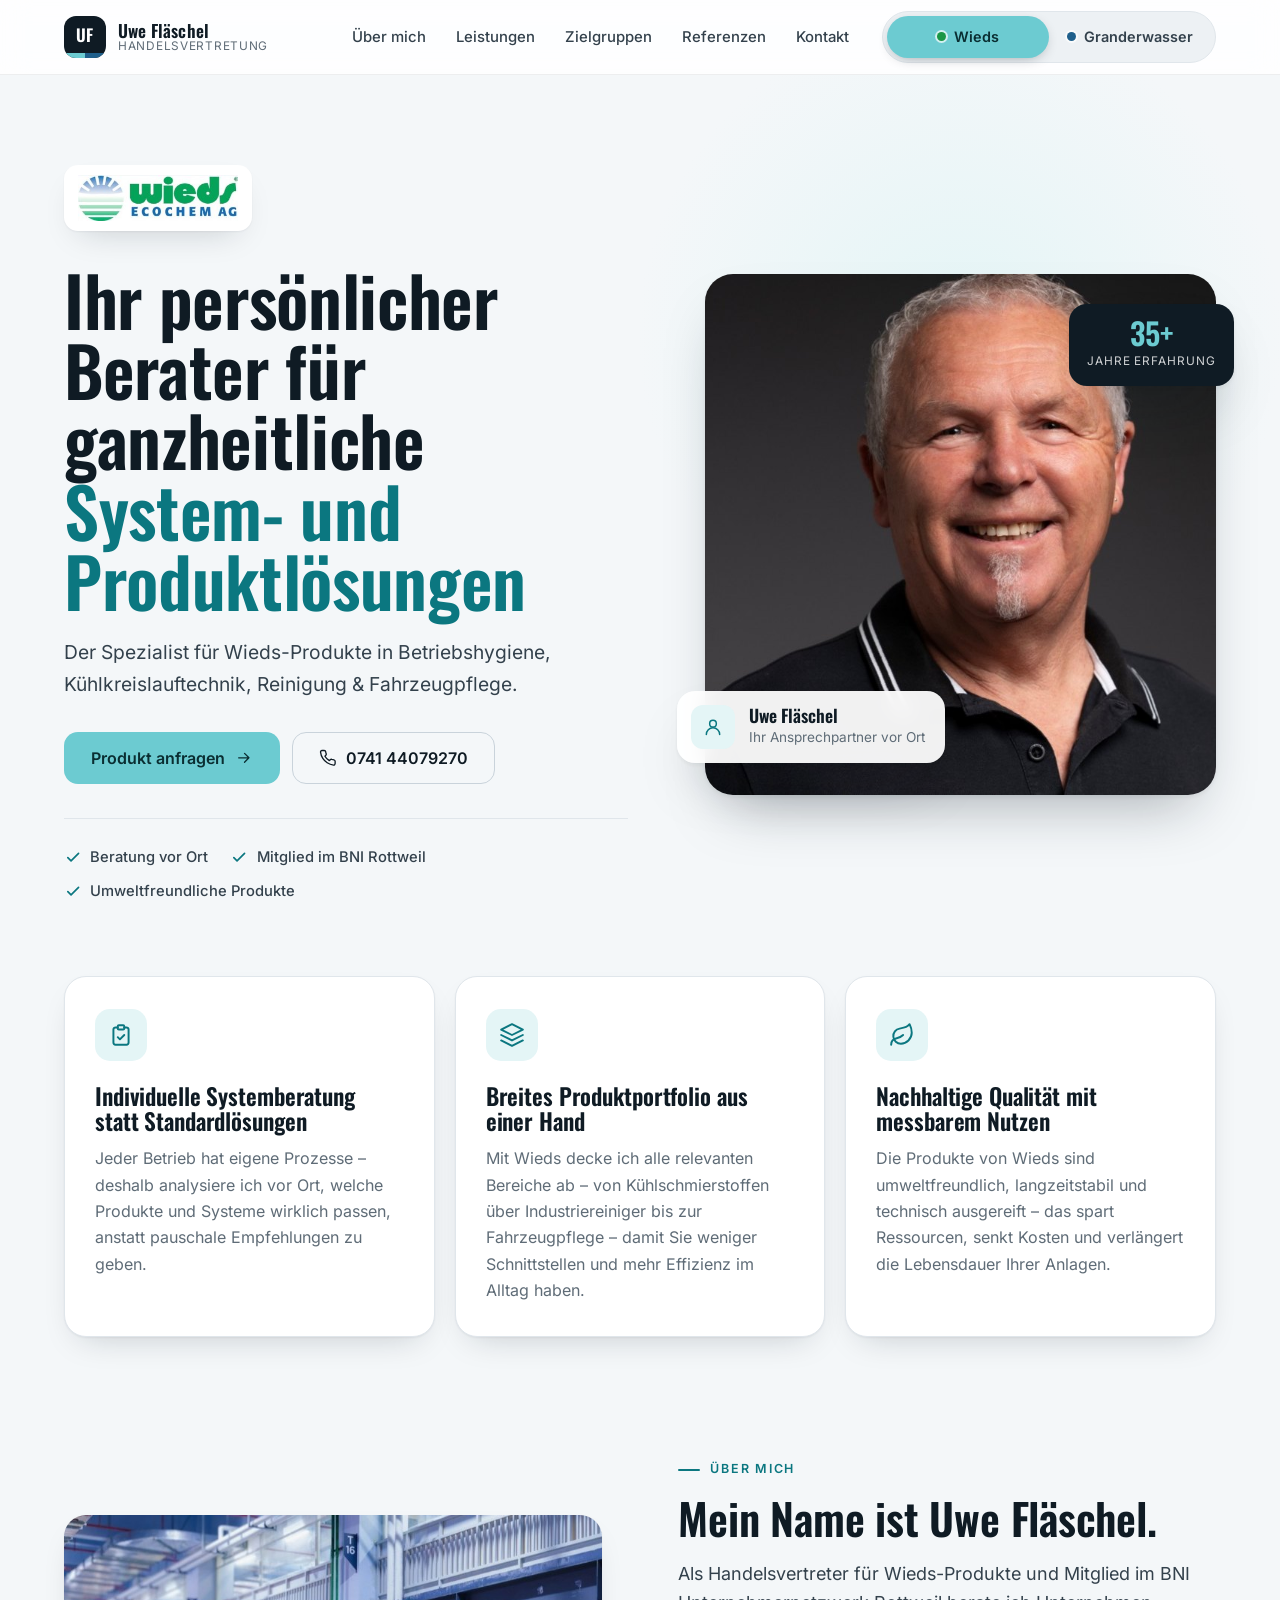
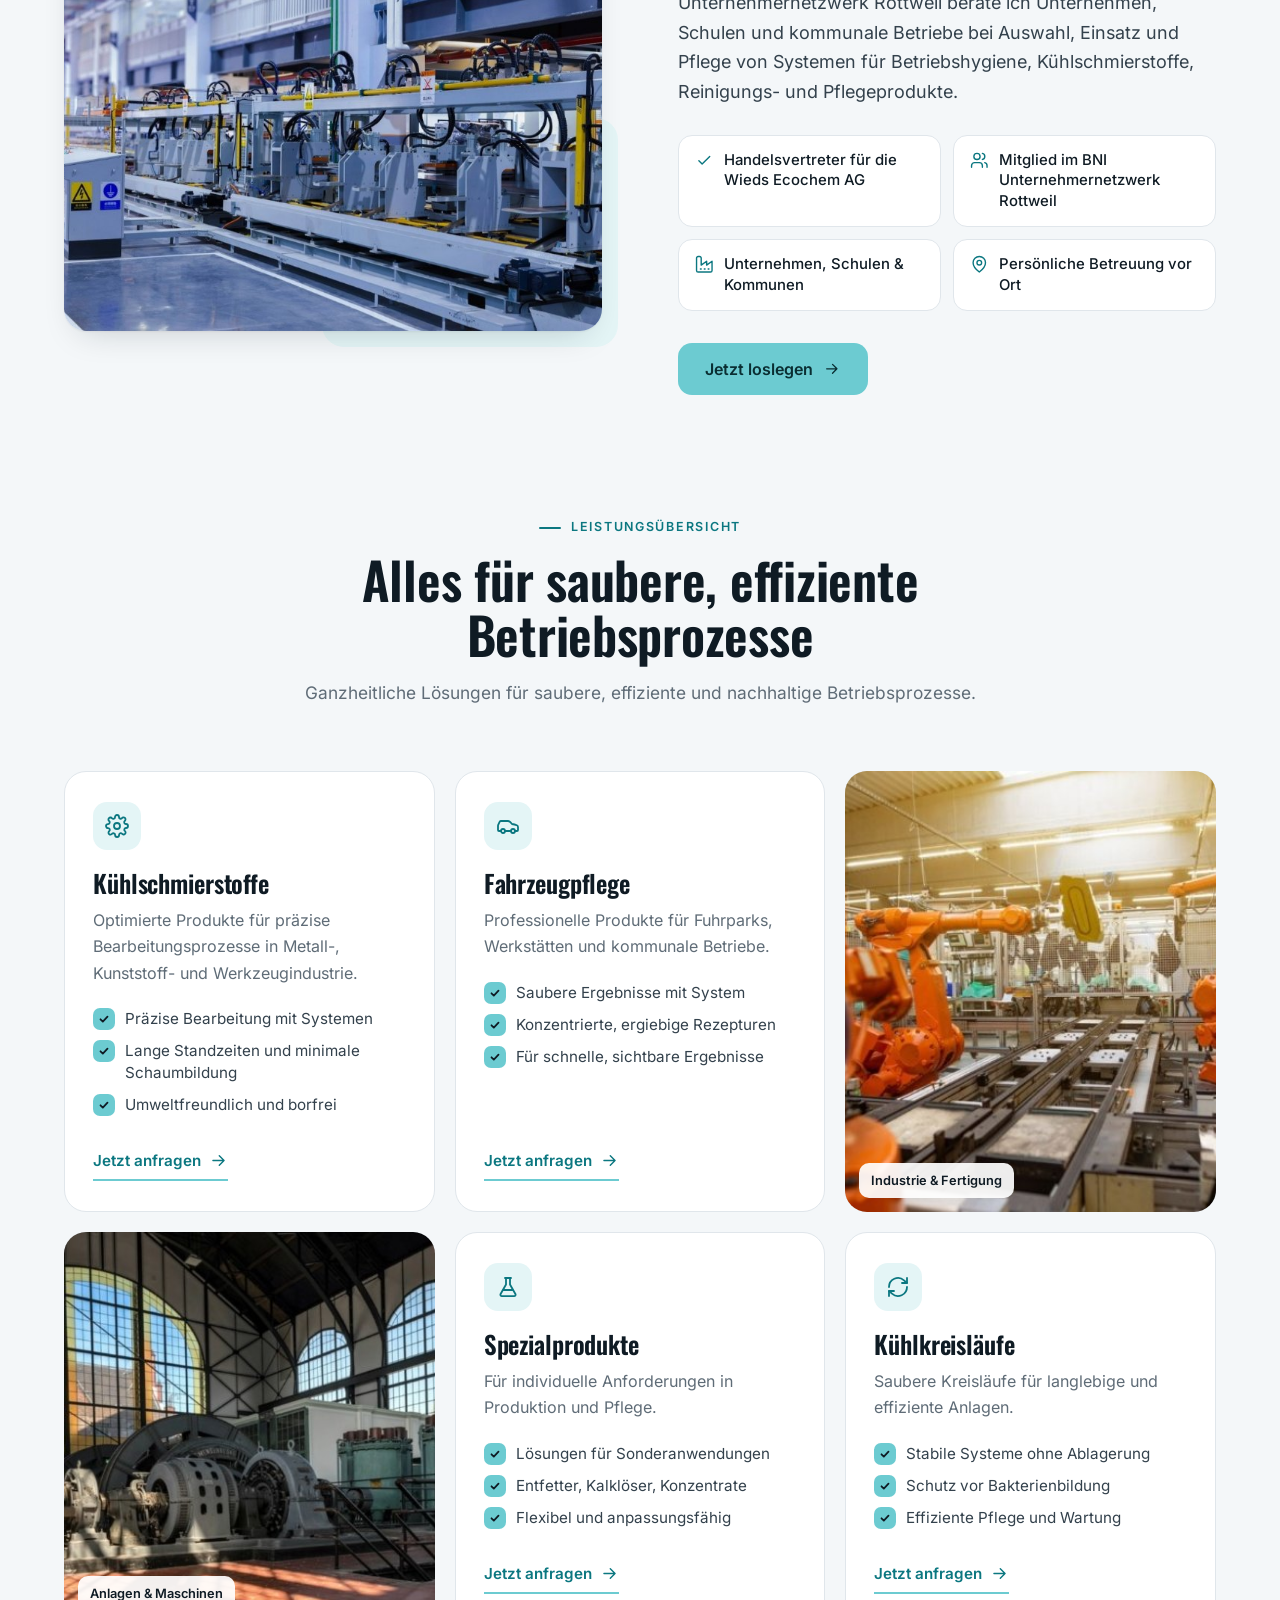
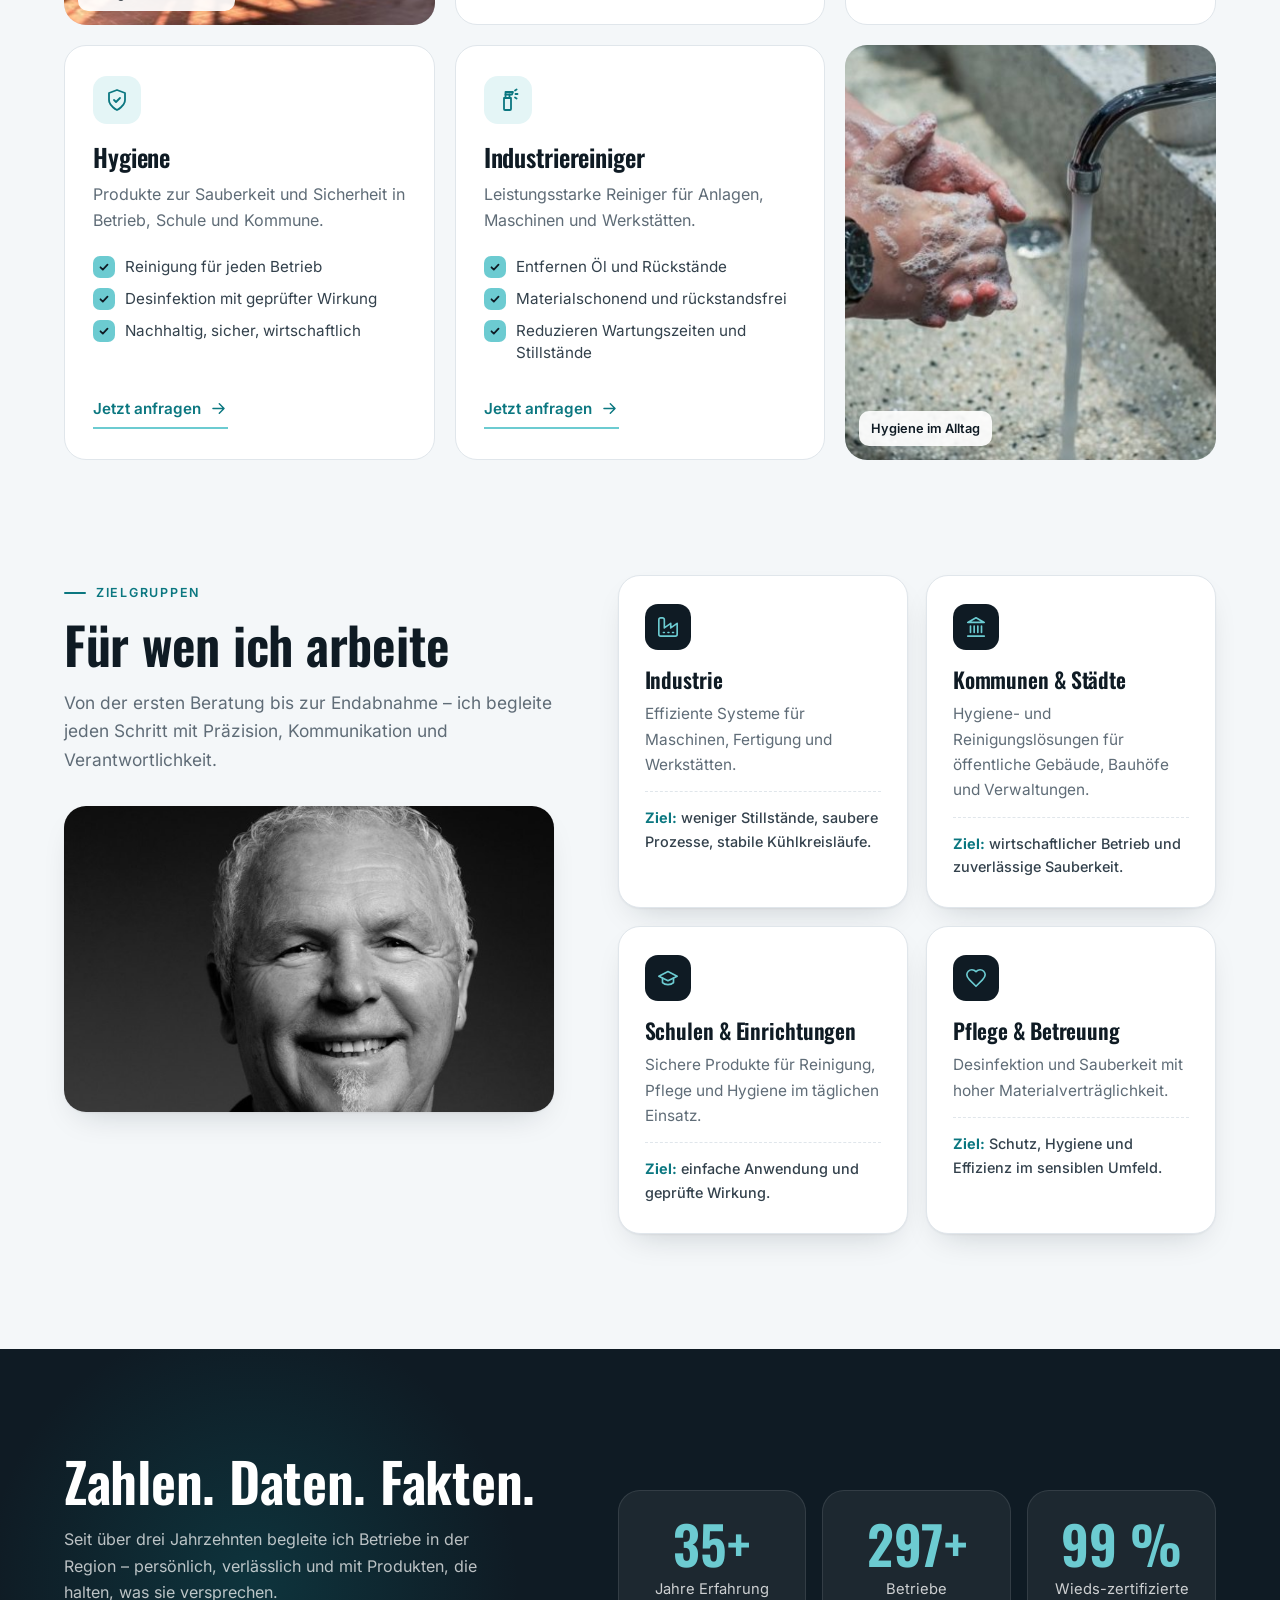
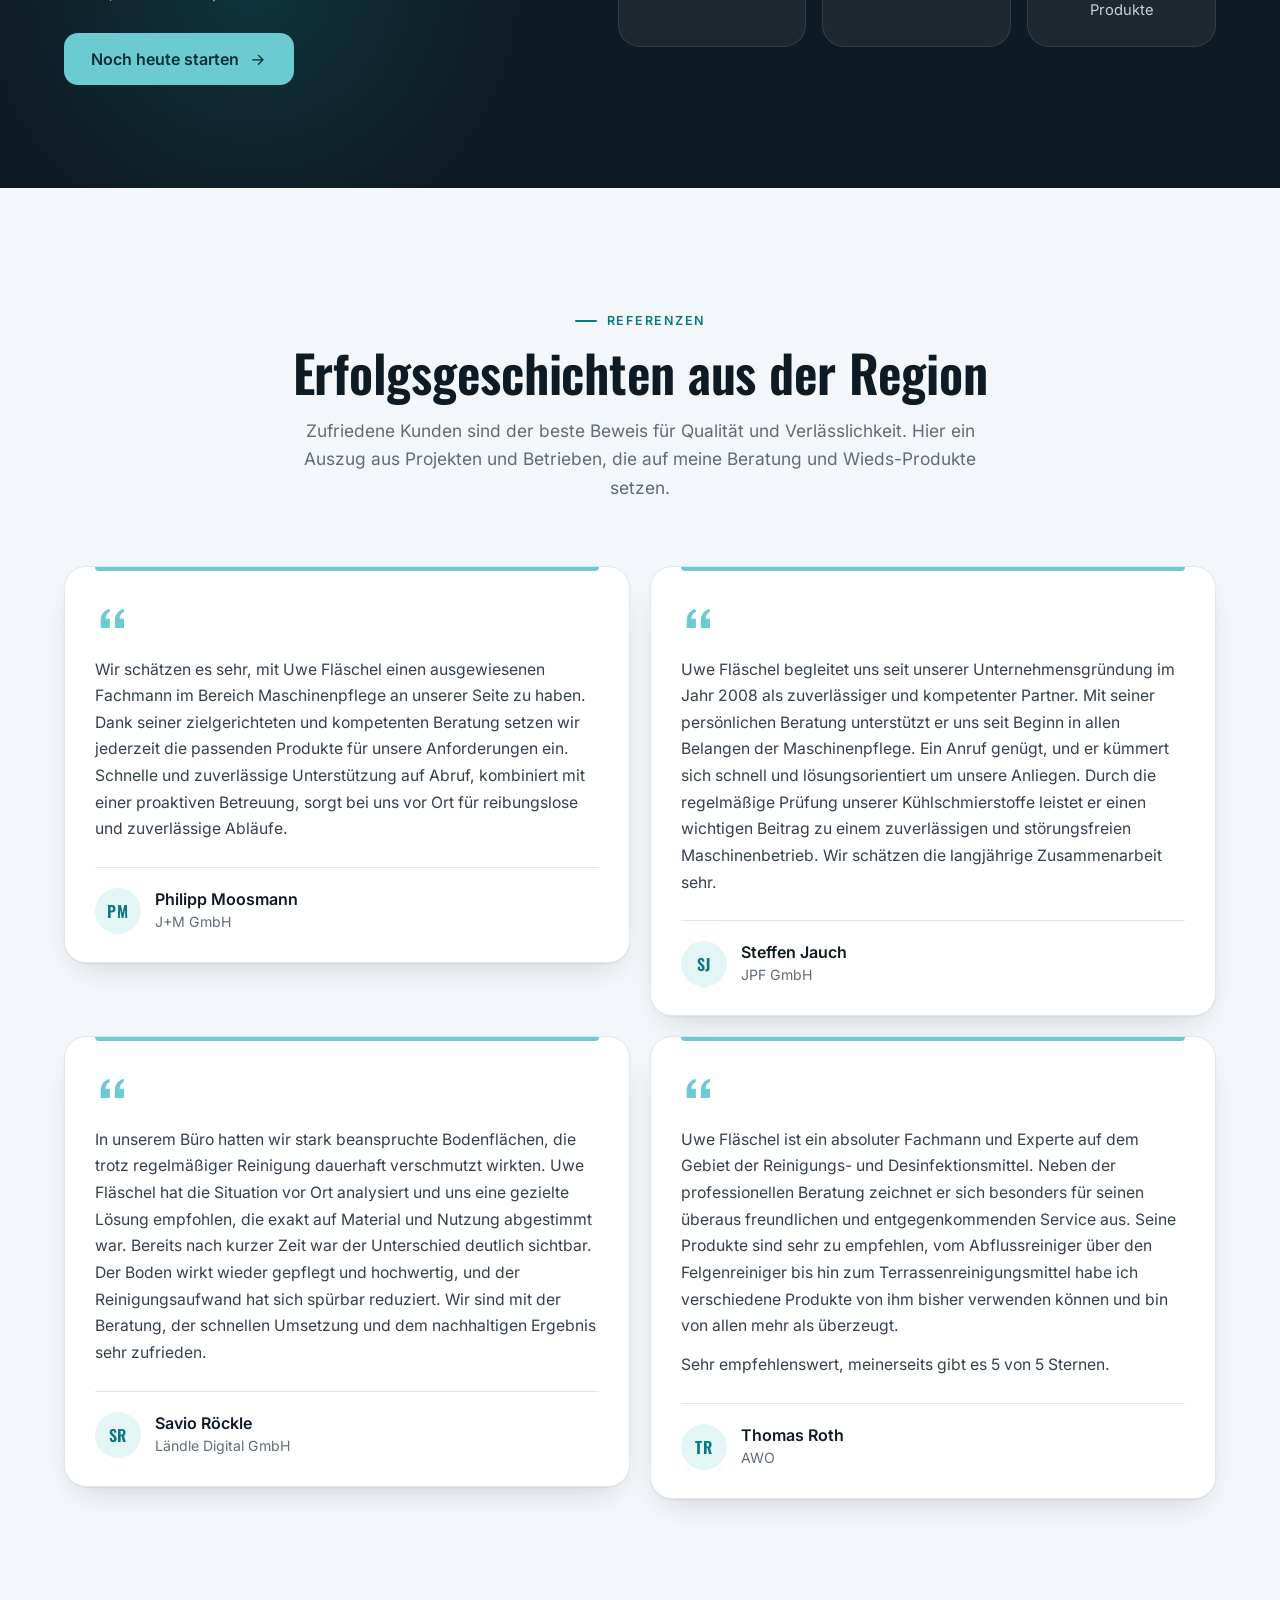
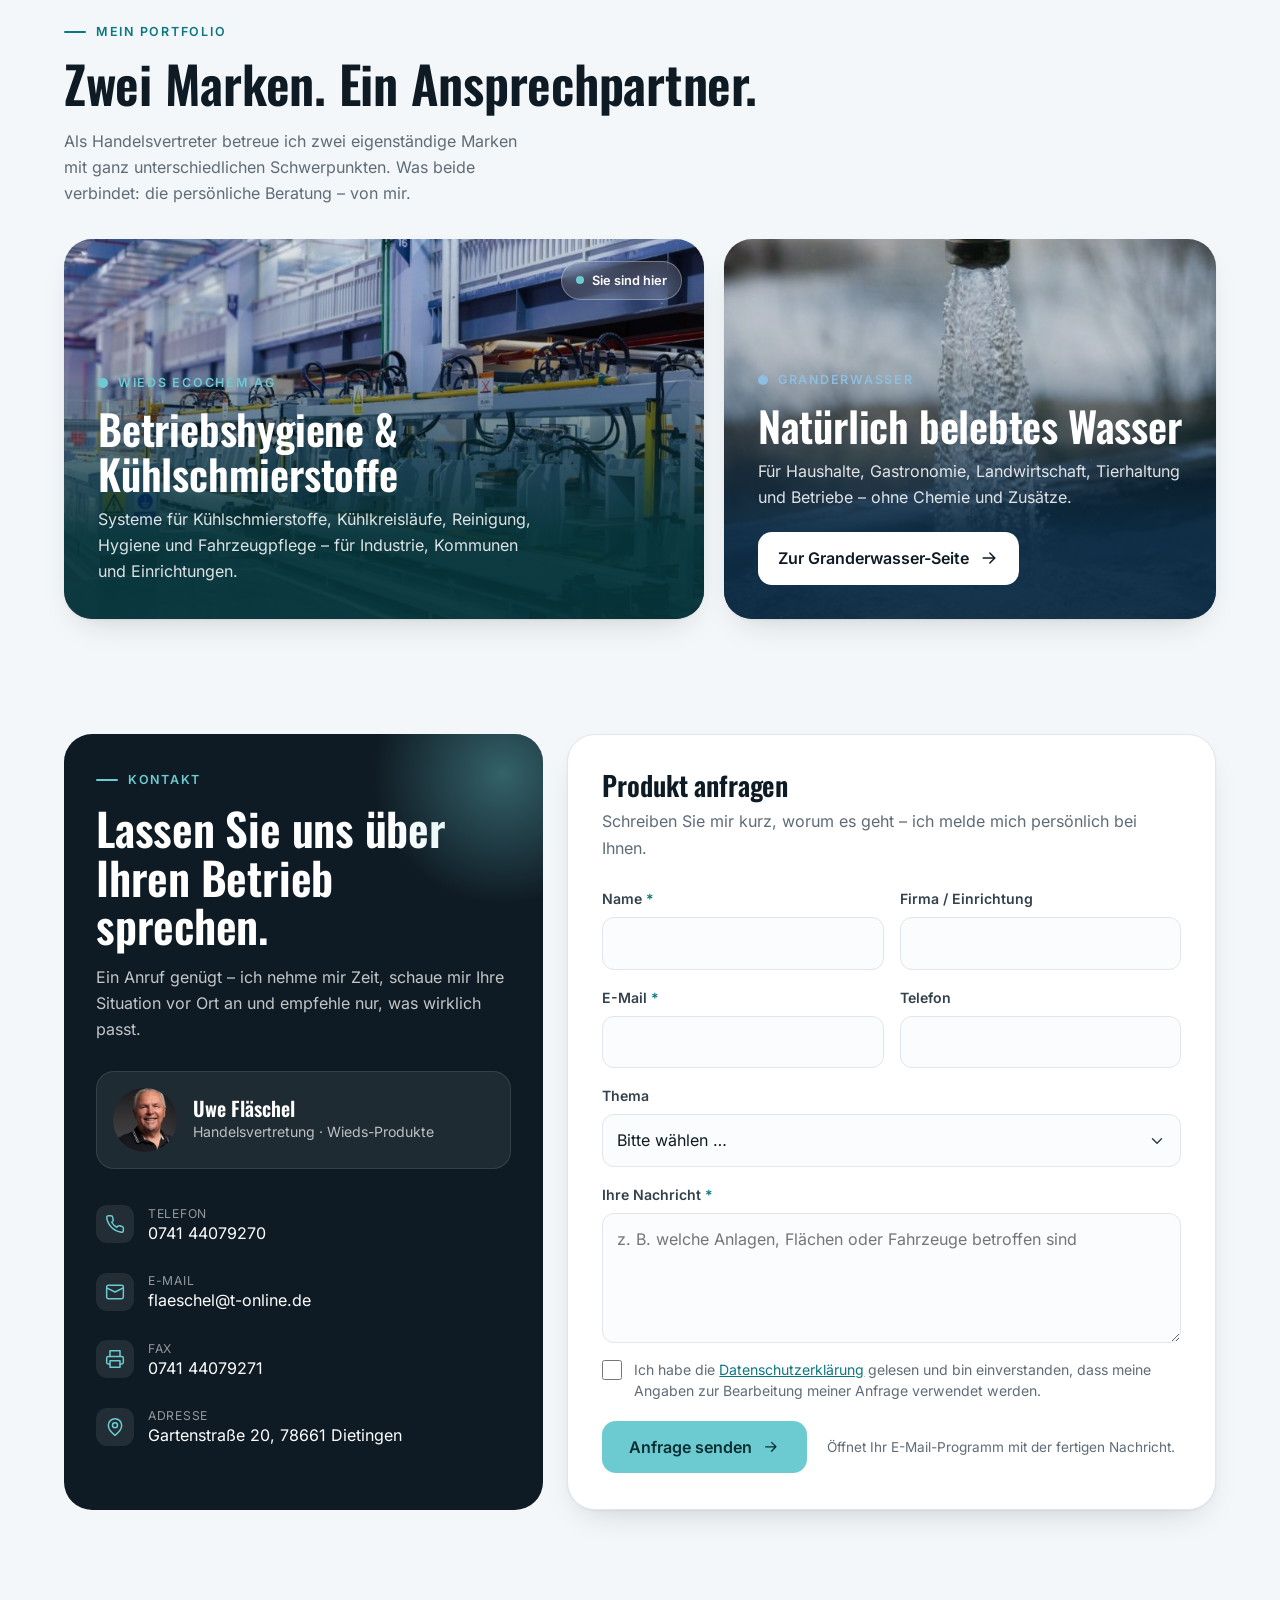
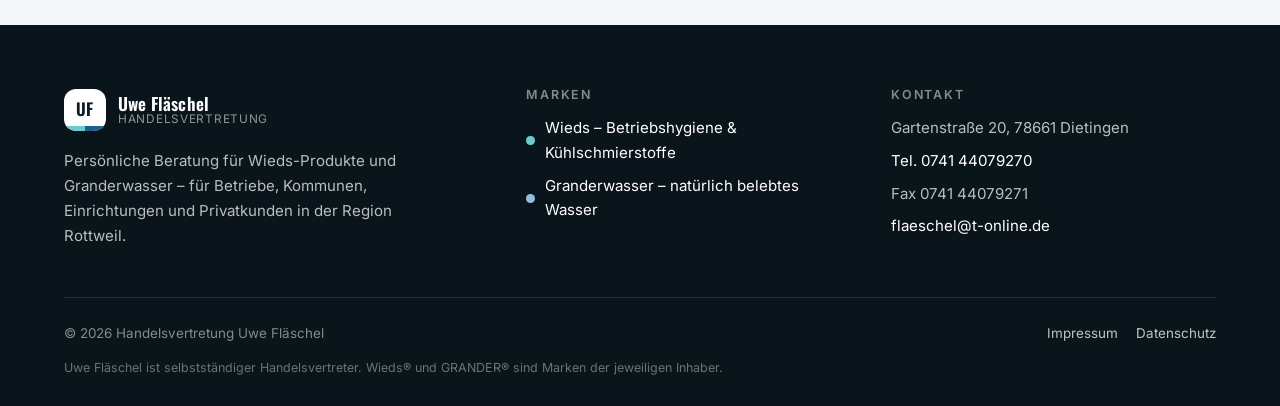
==== index.html @ a9e26261 "Website Uwe Fläschel: Wieds (Hauptseite) + Granderwasser mit Marken-Switch - index.html: Wieds-Seite" ====
<!DOCTYPE html>
<html lang="de">
<head>
<meta charset="UTF-8" />
<meta name="viewport" content="width=device-width, initial-scale=1.0" />
<title>Uwe Fläschel · Wieds-Produkte für Betriebshygiene, Kühlschmierstoffe &amp; Reinigung</title>
<meta name="description" content="Uwe Fläschel – Ihr persönlicher Berater für Wieds-Produkte in Betriebshygiene, Kühlkreislauftechnik, Reinigung und Fahrzeugpflege. Beratung vor Ort für Industrie, Kommunen, Schulen und Pflegeeinrichtungen in der Region Rottweil." />
<meta property="og:title" content="Uwe Fläschel · Ihr Berater für Wieds-Produkte" />
<meta property="og:description" content="Ganzheitliche System- und Produktlösungen für Betriebshygiene, Kühlschmierstoffe, Reinigung und Fahrzeugpflege." />
<meta property="og:type" content="website" />
<meta property="og:image" content="img/wieds-portrait.jpg" />
<meta name="theme-color" content="#0b7780" />
<link rel="icon" href="favicon.svg" type="image/svg+xml" />
<link rel="preload" href="fonts/oswald-latin-wght-normal.woff2" as="font" type="font/woff2" crossorigin />
<link rel="preload" href="fonts/inter-latin-wght-normal.woff2" as="font" type="font/woff2" crossorigin />
<link rel="stylesheet" href="css/style.css?v=1" />
<script>document.documentElement.classList.add("js")</script>
</head>
<body data-brand="wieds">

<svg width="0" height="0" style="position:absolute" aria-hidden="true">
  <symbol id="i-check" viewBox="0 0 24 24"><path d="M5 12.5l4.2 4.2L19 7"/></symbol>
  <symbol id="i-arrow" viewBox="0 0 24 24"><path d="M5 12h14M13 6l6 6-6 6"/></symbol>
  <symbol id="i-phone" viewBox="0 0 24 24"><path d="M22 16.9v3a2 2 0 0 1-2.2 2 19.8 19.8 0 0 1-8.6-3.1 19.5 19.5 0 0 1-6-6A19.8 19.8 0 0 1 2.1 4.2 2 2 0 0 1 4.1 2h3a2 2 0 0 1 2 1.7c.1 1 .4 1.9.7 2.8a2 2 0 0 1-.5 2.1L8.1 9.9a16 16 0 0 0 6 6l1.3-1.3a2 2 0 0 1 2.1-.4c.9.3 1.8.6 2.8.7a2 2 0 0 1 1.7 2z"/></symbol>
  <symbol id="i-mail" viewBox="0 0 24 24"><rect x="2" y="4" width="20" height="16" rx="2"/><path d="m22 7-10 5L2 7"/></symbol>
  <symbol id="i-fax" viewBox="0 0 24 24"><path d="M6 9V2h12v7"/><path d="M6 18H4a2 2 0 0 1-2-2v-5a2 2 0 0 1 2-2h16a2 2 0 0 1 2 2v5a2 2 0 0 1-2 2h-2"/><rect x="6" y="14" width="12" height="8"/></symbol>
  <symbol id="i-pin" viewBox="0 0 24 24"><path d="M20 10c0 6-8 12-8 12s-8-6-8-12a8 8 0 0 1 16 0Z"/><circle cx="12" cy="10" r="3"/></symbol>
  <symbol id="i-user" viewBox="0 0 24 24"><circle cx="12" cy="8" r="4"/><path d="M4 21a8 8 0 0 1 16 0"/></symbol>
  <symbol id="i-users" viewBox="0 0 24 24"><path d="M16 21v-2a4 4 0 0 0-4-4H6a4 4 0 0 0-4 4v2"/><circle cx="9" cy="7" r="4"/><path d="M22 21v-2a4 4 0 0 0-3-3.9M16 3.1a4 4 0 0 1 0 7.8"/></symbol>
  <symbol id="i-clipboard" viewBox="0 0 24 24"><path d="M9 5H7a2 2 0 0 0-2 2v12a2 2 0 0 0 2 2h10a2 2 0 0 0 2-2V7a2 2 0 0 0-2-2h-2"/><rect x="9" y="3" width="6" height="4" rx="1"/><path d="m9 14 2 2 4-4"/></symbol>
  <symbol id="i-layers" viewBox="0 0 24 24"><path d="m12 2 10 5-10 5L2 7l10-5Z"/><path d="m2 17 10 5 10-5"/><path d="m2 12 10 5 10-5"/></symbol>
  <symbol id="i-leaf" viewBox="0 0 24 24"><path d="M11 20A7 7 0 0 1 9.8 6.1C15.5 5 17 4.5 19 2c1 2 2 4.2 2 8 0 5.5-4.8 10-10 10Z"/><path d="M2 21c0-3 1.9-5.4 5.1-6C9.5 14.5 12 13 13 12"/></symbol>
  <symbol id="i-gear" viewBox="0 0 24 24"><circle cx="12" cy="12" r="3"/><path d="M19.4 15a1.7 1.7 0 0 0 .3 1.8l.1.1a2 2 0 1 1-2.8 2.8l-.1-.1a1.7 1.7 0 0 0-1.8-.3 1.7 1.7 0 0 0-1 1.5V21a2 2 0 1 1-4 0v-.1A1.7 1.7 0 0 0 9 19.4a1.7 1.7 0 0 0-1.8.3l-.1.1a2 2 0 1 1-2.8-2.8l.1-.1a1.7 1.7 0 0 0 .3-1.8 1.7 1.7 0 0 0-1.5-1H3a2 2 0 1 1 0-4h.1A1.7 1.7 0 0 0 4.6 9a1.7 1.7 0 0 0-.3-1.8l-.1-.1a2 2 0 1 1 2.8-2.8l.1.1a1.7 1.7 0 0 0 1.8.3H9a1.7 1.7 0 0 0 1-1.5V3a2 2 0 1 1 4 0v.1a1.7 1.7 0 0 0 1 1.5 1.7 1.7 0 0 0 1.8-.3l.1-.1a2 2 0 1 1 2.8 2.8l-.1.1a1.7 1.7 0 0 0-.3 1.8V9a1.7 1.7 0 0 0 1.5 1H21a2 2 0 1 1 0 4h-.1a1.7 1.7 0 0 0-1.5 1Z"/></symbol>
  <symbol id="i-car" viewBox="0 0 24 24"><path d="M19 17h2c.6 0 1-.4 1-1v-3c0-.9-.7-1.7-1.5-1.9C18.7 10.6 16 10 16 10s-1.3-1.4-2.2-2.3c-.5-.4-1.1-.7-1.8-.7H5c-.6 0-1.1.4-1.4.9l-1.4 2.9A3.7 3.7 0 0 0 2 12v4c0 .6.4 1 1 1h2"/><circle cx="7" cy="17" r="2"/><path d="M9 17h6"/><circle cx="17" cy="17" r="2"/></symbol>
  <symbol id="i-flask" viewBox="0 0 24 24"><path d="M9 3h6"/><path d="M10 3v6.5L4.6 19a1.5 1.5 0 0 0 1.3 2.2h12.2a1.5 1.5 0 0 0 1.3-2.2L14 9.5V3"/><path d="M7.5 15h9"/></symbol>
  <symbol id="i-cycle" viewBox="0 0 24 24"><path d="M3 12a9 9 0 0 1 15-6.7L21 8"/><path d="M21 3v5h-5"/><path d="M21 12a9 9 0 0 1-15 6.7L3 16"/><path d="M8 16H3v5"/></symbol>
  <symbol id="i-shield" viewBox="0 0 24 24"><path d="M12 22s8-4 8-10V5l-8-3-8 3v7c0 6 8 10 8 10Z"/><path d="m9 12 2 2 4-4"/></symbol>
  <symbol id="i-spray" viewBox="0 0 24 24"><path d="M8 10h7v11a1 1 0 0 1-1 1H9a1 1 0 0 1-1-1V10Z"/><path d="M9.5 10V6.5h4V10"/><path d="M13.5 6.5h2.5l1-2.5H9.5v2.5"/><path d="M19.5 6h2M19 9.5l1.6 1M19 2.5l1.6-1"/></symbol>
  <symbol id="i-factory" viewBox="0 0 24 24"><path d="M2 20a2 2 0 0 0 2 2h16a2 2 0 0 0 2-2V8l-7 5V8l-7 5V4a2 2 0 0 0-2-2H4a2 2 0 0 0-2 2Z"/><path d="M17 18h1M12 18h1M7 18h1"/></symbol>
  <symbol id="i-landmark" viewBox="0 0 24 24"><path d="M3 22h18"/><path d="M6 18v-7M10 18v-7M14 18v-7M18 18v-7"/><path d="m12 2 9 5H3Z"/></symbol>
  <symbol id="i-cap" viewBox="0 0 24 24"><path d="M22 10 12 5 2 10l10 5 10-5Z"/><path d="M6 12v5c3 3 9 3 12 0v-5"/></symbol>
  <symbol id="i-heart" viewBox="0 0 24 24"><path d="M19 14c1.5-1.5 3-3.2 3-5.5A5.5 5.5 0 0 0 16.5 3c-1.8 0-3 .5-4.5 2-1.5-1.5-2.7-2-4.5-2A5.5 5.5 0 0 0 2 8.5c0 2.3 1.5 4 3 5.5l7 7Z"/></symbol>
  <symbol id="i-quote" viewBox="0 0 24 24"><path fill="currentColor" stroke="none" d="M10 5.5C6.6 6.6 4 9.5 4 13.6V19h6.5v-6.5H7.3c.1-2.4 1.3-4.1 3.3-5zm10 0c-3.4 1.1-6 4-6 8.1V19h6.5v-6.5h-3.2c.1-2.4 1.3-4.1 3.3-5z"/></symbol>
</svg>

<a class="skip" href="#inhalt">Zum Inhalt springen</a>

<!-- ============================================================ TOPBAR -->
<header class="topbar">
  <div class="shell topbar__inner">
    <a class="ident" href="index.html" aria-label="Uwe Fläschel Handelsvertretung – Startseite">
      <span class="ident__mark" aria-hidden="true">UF</span>
      <span class="ident__text"><strong>Uwe Fläschel</strong><small>Handelsvertretung</small></span>
    </a>
    <nav class="nav" id="nav" aria-label="Seitennavigation">
      <a href="#ueber">Über mich</a>
      <a href="#leistungen">Leistungen</a>
      <a href="#zielgruppen">Zielgruppen</a>
      <a href="#referenzen">Referenzen</a>
      <a href="#kontakt">Kontakt</a>
    </nav>
    <nav class="brandswitch" data-active="wieds" data-initial="wieds" aria-label="Marke wechseln">
      <span class="brandswitch__thumb" aria-hidden="true"></span>
      <a class="brandswitch__opt" href="index.html" data-brand="wieds" data-brand-link="wieds" aria-current="page"><span class="brandswitch__dot" aria-hidden="true"></span>Wieds</a>
      <a class="brandswitch__opt" href="granderwasser.html" data-brand="grander" data-brand-link="grander"><span class="brandswitch__dot" aria-hidden="true"></span><span>Grander<span class="brandswitch__more">wasser</span></span></a>
    </nav>
    <button class="burger" type="button" aria-controls="nav" aria-expanded="false" aria-label="Menü öffnen"><span></span><span></span><span></span></button>
  </div>
</header>

<main id="inhalt">

  <!-- ============================================================ HERO -->
  <section class="hero" aria-labelledby="hero-title">
    <div class="shell hero__grid">
      <div class="hero__copy reveal">
        <span class="hero__logo"><img src="img/wieds-logo.jpg" width="295" height="85" alt="Wieds Ecochem AG" /></span>
        <h1 id="hero-title">Ihr persönlicher Berater für ganzheitliche <em>System- und Produkt&shy;lösungen</em></h1>
        <p class="hero__lead">Der Spezialist für Wieds-Produkte in Betriebshygiene, Kühlkreislauftechnik, Reinigung &amp; Fahrzeugpflege.</p>
        <div class="hero__cta">
          <a class="btn" href="#kontakt">Produkt anfragen <svg class="icon icon--arrow"><use href="#i-arrow"/></svg></a>
          <a class="btn btn--ghost" href="tel:+4974144079270"><svg class="icon"><use href="#i-phone"/></svg>0741 44079270</a>
        </div>
        <ul class="hero__trust">
          <li><svg class="icon"><use href="#i-check"/></svg>Beratung vor Ort</li>
          <li><svg class="icon"><use href="#i-check"/></svg>Mitglied im BNI Rottweil</li>
          <li><svg class="icon"><use href="#i-check"/></svg>Umweltfreundliche Produkte</li>
        </ul>
      </div>
      <figure class="hero__media reveal" data-delay="1">
        <img src="img/wieds-portrait.jpg" width="788" height="694" alt="Uwe Fläschel, Handelsvertreter für Wieds-Produkte" fetchpriority="high" />
        <figcaption class="hero__card">
          <span class="hero__card-icon"><svg class="icon"><use href="#i-user"/></svg></span>
          <span><strong>Uwe Fläschel</strong><small>Ihr Ansprechpartner vor Ort</small></span>
        </figcaption>
        <div class="hero__chip" aria-hidden="true"><strong>35+</strong><span>Jahre Erfahrung</span></div>
      </figure>
    </div>
  </section>

  <!-- ============================================================ VORTEILE -->
  <section aria-label="Ihre Vorteile">
    <div class="shell features">
      <article class="feature reveal">
        <span class="feature__icon"><svg class="icon"><use href="#i-clipboard"/></svg></span>
        <h3>Individuelle Systemberatung statt Standardlösungen</h3>
        <p>Jeder Betrieb hat eigene Prozesse – deshalb analysiere ich vor Ort, welche Produkte und Systeme wirklich passen, anstatt pauschale Empfehlungen zu geben.</p>
      </article>
      <article class="feature reveal" data-delay="1">
        <span class="feature__icon"><svg class="icon"><use href="#i-layers"/></svg></span>
        <h3>Breites Produktportfolio aus einer Hand</h3>
        <p>Mit Wieds decke ich alle relevanten Bereiche ab – von Kühlschmierstoffen über Industriereiniger bis zur Fahrzeugpflege – damit Sie weniger Schnittstellen und mehr Effizienz im Alltag haben.</p>
      </article>
      <article class="feature reveal" data-delay="2">
        <span class="feature__icon"><svg class="icon"><use href="#i-leaf"/></svg></span>
        <h3>Nachhaltige Qualität mit messbarem Nutzen</h3>
        <p>Die Produkte von Wieds sind umweltfreundlich, langzeitstabil und technisch ausgereift – das spart Ressourcen, senkt Kosten und verlängert die Lebensdauer Ihrer Anlagen.</p>
      </article>
    </div>
  </section>

  <!-- ============================================================ ÜBER MICH -->
  <section class="section" id="ueber" aria-labelledby="ueber-title">
    <div class="shell about">
      <div class="about__media reveal">
        <img src="img/wieds-produktion.jpg" width="796" height="556" alt="Moderne Produktionsanlage in einer Industriehalle" loading="lazy" />
      </div>
      <div class="reveal" data-delay="1">
        <span class="eyebrow">Über mich</span>
        <h2 id="ueber-title">Mein Name ist Uwe Fläschel.</h2>
        <p class="about__lead">Als Handelsvertreter für Wieds-Produkte und Mitglied im BNI Unternehmernetzwerk Rottweil berate ich Unternehmen, Schulen und kommunale Betriebe bei Auswahl, Einsatz und Pflege von Systemen für Betriebshygiene, Kühlschmierstoffe, Reinigungs- und Pflegeprodukte.</p>
        <ul class="about__facts">
          <li><svg class="icon"><use href="#i-check"/></svg>Handelsvertreter für die Wieds Ecochem AG</li>
          <li><svg class="icon"><use href="#i-users"/></svg>Mitglied im BNI Unternehmer&shy;netzwerk Rottweil</li>
          <li><svg class="icon"><use href="#i-factory"/></svg>Unternehmen, Schulen &amp; Kommunen</li>
          <li><svg class="icon"><use href="#i-pin"/></svg>Persönliche Betreuung vor Ort</li>
        </ul>
        <a class="btn" href="#kontakt">Jetzt loslegen <svg class="icon icon--arrow"><use href="#i-arrow"/></svg></a>
      </div>
    </div>
  </section>

  <!-- ============================================================ LEISTUNGEN -->
  <section class="section" id="leistungen" aria-labelledby="leistungen-title" style="padding-top:0">
    <div class="shell">
      <header class="sec-head reveal">
        <span class="eyebrow">Leistungsübersicht</span>
        <h2 id="leistungen-title">Alles für saubere, effiziente Betriebsprozesse</h2>
        <p>Ganzheitliche Lösungen für saubere, effiziente und nachhaltige Betriebsprozesse.</p>
      </header>

      <div class="services">
        <article class="svc reveal">
          <span class="svc__icon"><svg class="icon"><use href="#i-gear"/></svg></span>
          <h3>Kühlschmierstoffe</h3>
          <p>Optimierte Produkte für präzise Bearbeitungsprozesse in Metall-, Kunststoff- und Werkzeugindustrie.</p>
          <ul class="checks">
            <li>Präzise Bearbeitung mit Systemen</li>
            <li>Lange Standzeiten und minimale Schaumbildung</li>
            <li>Umweltfreundlich und borfrei</li>
          </ul>
          <a class="svc__link" href="#kontakt" data-topic="Kühlschmierstoffe">Jetzt anfragen <svg class="icon"><use href="#i-arrow"/></svg></a>
        </article>
        <article class="svc reveal" data-delay="1">
          <span class="svc__icon"><svg class="icon"><use href="#i-car"/></svg></span>
          <h3>Fahrzeugpflege</h3>
          <p>Professionelle Produkte für Fuhrparks, Werkstätten und kommunale Betriebe.</p>
          <ul class="checks">
            <li>Saubere Ergebnisse mit System</li>
            <li>Konzentrierte, ergiebige Rezepturen</li>
            <li>Für schnelle, sichtbare Ergebnisse</li>
          </ul>
          <a class="svc__link" href="#kontakt" data-topic="Fahrzeugpflege">Jetzt anfragen <svg class="icon"><use href="#i-arrow"/></svg></a>
        </article>
        <figure class="svc-img reveal" data-delay="2">
          <img src="img/wieds-robotik.jpg" width="474" height="406" alt="Industrieroboter in einer Fertigungslinie" loading="lazy" />
          <figcaption>Industrie &amp; Fertigung</figcaption>
        </figure>

        <figure class="svc-img svc-img--mid reveal">
          <img src="img/wieds-halle.jpg" width="475" height="402" alt="Historische Maschinenhalle mit großen Generatoren" loading="lazy" />
          <figcaption>Anlagen &amp; Maschinen</figcaption>
        </figure>
        <article class="svc reveal" data-delay="1">
          <span class="svc__icon"><svg class="icon"><use href="#i-flask"/></svg></span>
          <h3>Spezialprodukte</h3>
          <p>Für individuelle Anforderungen in Produktion und Pflege.</p>
          <ul class="checks">
            <li>Lösungen für Sonderanwendungen</li>
            <li>Entfetter, Kalklöser, Konzentrate</li>
            <li>Flexibel und anpassungsfähig</li>
          </ul>
          <a class="svc__link" href="#kontakt" data-topic="Spezialprodukte">Jetzt anfragen <svg class="icon"><use href="#i-arrow"/></svg></a>
        </article>
        <article class="svc reveal" data-delay="2">
          <span class="svc__icon"><svg class="icon"><use href="#i-cycle"/></svg></span>
          <h3>Kühlkreisläufe</h3>
          <p>Saubere Kreisläufe für langlebige und effiziente Anlagen.</p>
          <ul class="checks">
            <li>Stabile Systeme ohne Ablagerung</li>
            <li>Schutz vor Bakterienbildung</li>
            <li>Effiziente Pflege und Wartung</li>
          </ul>
          <a class="svc__link" href="#kontakt" data-topic="Kühlkreisläufe">Jetzt anfragen <svg class="icon"><use href="#i-arrow"/></svg></a>
        </article>

        <article class="svc reveal">
          <span class="svc__icon"><svg class="icon"><use href="#i-shield"/></svg></span>
          <h3>Hygiene</h3>
          <p>Produkte zur Sauberkeit und Sicherheit in Betrieb, Schule und Kommune.</p>
          <ul class="checks">
            <li>Reinigung für jeden Betrieb</li>
            <li>Desinfektion mit geprüfter Wirkung</li>
            <li>Nachhaltig, sicher, wirtschaftlich</li>
          </ul>
          <a class="svc__link" href="#kontakt" data-topic="Hygiene &amp; Desinfektion">Jetzt anfragen <svg class="icon"><use href="#i-arrow"/></svg></a>
        </article>
        <article class="svc reveal" data-delay="1">
          <span class="svc__icon"><svg class="icon"><use href="#i-spray"/></svg></span>
          <h3>Industriereiniger</h3>
          <p>Leistungsstarke Reiniger für Anlagen, Maschinen und Werkstätten.</p>
          <ul class="checks">
            <li>Entfernen Öl und Rückstände</li>
            <li>Materialschonend und rückstandsfrei</li>
            <li>Reduzieren Wartungszeiten und Stillstände</li>
          </ul>
          <a class="svc__link" href="#kontakt" data-topic="Industriereiniger">Jetzt anfragen <svg class="icon"><use href="#i-arrow"/></svg></a>
        </article>
        <figure class="svc-img reveal" data-delay="2">
          <img src="img/wieds-haende.jpg" width="475" height="417" alt="Händewaschen mit Seife an einem Waschbecken" loading="lazy" />
          <figcaption>Hygiene im Alltag</figcaption>
        </figure>
      </div>
    </div>
  </section>

  <!-- ============================================================ ZIELGRUPPEN -->
  <section class="section" id="zielgruppen" aria-labelledby="zielgruppen-title" style="padding-top:0">
    <div class="shell audience">
      <div class="audience__intro reveal">
        <span class="eyebrow">Zielgruppen</span>
        <h2 id="zielgruppen-title">Für wen ich arbeite</h2>
        <p>Von der ersten Beratung bis zur Endabnahme – ich begleite jeden Schritt mit Präzision, Kommunikation und Verantwortlichkeit.</p>
        <img src="img/wieds-portrait-sw.jpg" width="814" height="425" alt="Porträt von Uwe Fläschel in Schwarz-Weiß" loading="lazy" />
      </div>
      <div class="audience__grid">
        <article class="aud reveal">
          <span class="aud__icon"><svg class="icon"><use href="#i-factory"/></svg></span>
          <h3>Industrie</h3>
          <p>Effiziente Systeme für Maschinen, Fertigung und Werkstätten.</p>
          <span class="aud__goal"><b>Ziel:</b> weniger Stillstände, saubere Prozesse, stabile Kühlkreisläufe.</span>
        </article>
        <article class="aud reveal" data-delay="1">
          <span class="aud__icon"><svg class="icon"><use href="#i-landmark"/></svg></span>
          <h3>Kommunen &amp; Städte</h3>
          <p>Hygiene- und Reinigungslösungen für öffentliche Gebäude, Bauhöfe und Verwaltungen.</p>
          <span class="aud__goal"><b>Ziel:</b> wirtschaftlicher Betrieb und zuverlässige Sauberkeit.</span>
        </article>
        <article class="aud reveal">
          <span class="aud__icon"><svg class="icon"><use href="#i-cap"/></svg></span>
          <h3>Schulen &amp; Einrichtungen</h3>
          <p>Sichere Produkte für Reinigung, Pflege und Hygiene im täglichen Einsatz.</p>
          <span class="aud__goal"><b>Ziel:</b> einfache Anwendung und geprüfte Wirkung.</span>
        </article>
        <article class="aud reveal" data-delay="1">
          <span class="aud__icon"><svg class="icon"><use href="#i-heart"/></svg></span>
          <h3>Pflege &amp; Betreuung</h3>
          <p>Desinfektion und Sauberkeit mit hoher Materialverträglichkeit.</p>
          <span class="aud__goal"><b>Ziel:</b> Schutz, Hygiene und Effizienz im sensiblen Umfeld.</span>
        </article>
      </div>
    </div>
  </section>

  <!-- ============================================================ ZAHLEN -->
  <section class="stats" aria-labelledby="zahlen-title">
    <div class="shell stats__inner">
      <div class="stats__head reveal">
        <h2 id="zahlen-title">Zahlen. Daten. Fakten.</h2>
        <p>Seit über drei Jahrzehnten begleite ich Betriebe in der Region – persönlich, verlässlich und mit Produkten, die halten, was sie versprechen.</p>
        <a class="btn" href="#kontakt">Noch heute starten <svg class="icon icon--arrow"><use href="#i-arrow"/></svg></a>
      </div>
      <div class="stats__grid">
        <div class="stat reveal"><strong data-count="35" data-suffix="+">35+</strong><span>Jahre Erfahrung</span></div>
        <div class="stat reveal" data-delay="1"><strong data-count="300" data-suffix="+">300+</strong><span>Betriebe</span></div>
        <div class="stat reveal" data-delay="2"><strong data-count="100" data-suffix=" %">100 %</strong><span>Wieds-zertifizierte Produkte</span></div>
      </div>
    </div>
  </section>

  <!-- ============================================================ REFERENZEN -->
  <section class="section" id="referenzen" aria-labelledby="referenzen-title">
    <div class="shell">
      <header class="sec-head reveal">
        <span class="eyebrow">Referenzen</span>
        <h2 id="referenzen-title">Erfolgsgeschichten aus der Region</h2>
        <p>Zufriedene Kunden sind der beste Beweis für Qualität und Verlässlichkeit. Hier ein Auszug aus Projekten und Betrieben, die auf meine Beratung und Wieds-Produkte setzen.</p>
      </header>
      <div class="quotes quotes--2">
        <figure class="quote reveal">
          <svg class="quote__mark" aria-hidden="true"><use href="#i-quote"/></svg>
          <blockquote><p>Wir schätzen es sehr, mit Uwe Fläschel einen ausgewiesenen Fachmann im Bereich Maschinenpflege an unserer Seite zu haben. Dank seiner zielgerichteten und kompetenten Beratung setzen wir jederzeit die passenden Produkte für unsere Anforderungen ein. Schnelle und zuverlässige Unterstützung auf Abruf, kombiniert mit einer proaktiven Betreuung, sorgt bei uns vor Ort für reibungslose und zuverlässige Abläufe.</p></blockquote>
          <figcaption><span class="quote__avatar" aria-hidden="true">PM</span><span><strong>Philipp Moosmann</strong><small>J+M GmbH</small></span></figcaption>
        </figure>
        <figure class="quote reveal" data-delay="1">
          <svg class="quote__mark" aria-hidden="true"><use href="#i-quote"/></svg>
          <blockquote><p>Uwe Fläschel begleitet uns seit unserer Unternehmensgründung im Jahr 2008 als zuverlässiger und kompetenter Partner. Mit seiner persönlichen Beratung unterstützt er uns seit Beginn in allen Belangen der Maschinenpflege. Ein Anruf genügt, und er kümmert sich schnell und lösungsorientiert um unsere Anliegen. Durch die regelmäßige Prüfung unserer Kühlschmierstoffe leistet er einen wichtigen Beitrag zu einem zuverlässigen und störungsfreien Maschinenbetrieb. Wir schätzen die langjährige Zusammenarbeit sehr.</p></blockquote>
          <figcaption><span class="quote__avatar" aria-hidden="true">SJ</span><span><strong>Steffen Jauch</strong><small>JPF GmbH</small></span></figcaption>
        </figure>
        <figure class="quote reveal">
          <svg class="quote__mark" aria-hidden="true"><use href="#i-quote"/></svg>
          <blockquote><p>In unserem Büro hatten wir stark beanspruchte Bodenflächen, die trotz regelmäßiger Reinigung dauerhaft verschmutzt wirkten. Uwe Fläschel hat die Situation vor Ort analysiert und uns eine gezielte Lösung empfohlen, die exakt auf Material und Nutzung abgestimmt war. Bereits nach kurzer Zeit war der Unterschied deutlich sichtbar. Der Boden wirkt wieder gepflegt und hochwertig, und der Reinigungsaufwand hat sich spürbar reduziert. Wir sind mit der Beratung, der schnellen Umsetzung und dem nachhaltigen Ergebnis sehr zufrieden.</p></blockquote>
          <figcaption><span class="quote__avatar" aria-hidden="true">SR</span><span><strong>Savio Röckle</strong><small>Ländle Digital GmbH</small></span></figcaption>
        </figure>
        <figure class="quote reveal" data-delay="1">
          <svg class="quote__mark" aria-hidden="true"><use href="#i-quote"/></svg>
          <blockquote><p>Uwe Fläschel ist ein absoluter Fachmann und Experte auf dem Gebiet der Reinigungs- und Desinfektionsmittel. Neben der professionellen Beratung zeichnet er sich besonders für seinen überaus freundlichen und entgegenkommenden Service aus. Seine Produkte sind sehr zu empfehlen, vom Abflussreiniger über den Felgenreiniger bis hin zum Terrassenreinigungsmittel habe ich verschiedene Produkte von ihm bisher verwenden können und bin von allen mehr als überzeugt.</p><p>Sehr empfehlenswert, meinerseits gibt es 5 von 5 Sternen.</p></blockquote>
          <figcaption><span class="quote__avatar" aria-hidden="true">TR</span><span><strong>Thomas Roth</strong><small>AWO</small></span></figcaption>
        </figure>
      </div>
    </div>
  </section>

  <!-- ============================================================ MARKEN -->
  <section class="section bridge" id="marken" aria-labelledby="marken-title">
    <div class="shell">
      <div class="bridge__head reveal">
        <div>
          <span class="eyebrow">Mein Portfolio</span>
          <h2 id="marken-title">Zwei Marken. Ein Ansprechpartner.</h2>
        </div>
        <p>Als Handelsvertreter betreue ich zwei eigenständige Marken mit ganz unterschiedlichen Schwerpunkten. Was beide verbindet: die persönliche Beratung – von mir.</p>
      </div>
      <div class="bridge__grid">
        <div class="bcard bcard--wieds is-current reveal">
          <img src="img/wieds-produktion.jpg" width="796" height="556" alt="" loading="lazy" />
          <span class="bcard__here">Sie sind hier</span>
          <span class="bcard__brand">Wieds Ecochem AG</span>
          <h3>Betriebshygiene &amp; Kühlschmierstoffe</h3>
          <p>Systeme für Kühlschmierstoffe, Kühlkreisläufe, Reinigung, Hygiene und Fahrzeugpflege – für Industrie, Kommunen und Einrichtungen.</p>
        </div>
        <a class="bcard bcard--grander reveal" data-delay="1" href="granderwasser.html" data-brand-link="grander">
          <img src="img/grander-quelle.jpg" width="476" height="417" alt="" loading="lazy" />
          <span class="bcard__brand">Granderwasser</span>
          <h3>Natürlich belebtes Wasser</h3>
          <p>Für Haushalte, Gastronomie, Landwirtschaft, Tierhaltung und Betriebe – ohne Chemie und Zusätze.</p>
          <span class="bcard__cta">Zur Granderwasser-Seite <svg class="icon"><use href="#i-arrow"/></svg></span>
        </a>
      </div>
    </div>
  </section>

  <!-- ============================================================ KONTAKT -->
  <section class="section" id="kontakt" aria-labelledby="kontakt-title" style="padding-top:0">
    <div class="shell contact">
      <div class="contact__card reveal">
        <span class="eyebrow">Kontakt</span>
        <h2 id="kontakt-title">Lassen Sie uns über Ihren Betrieb sprechen.</h2>
        <p>Ein Anruf genügt – ich nehme mir Zeit, schaue mir Ihre Situation vor Ort an und empfehle nur, was wirklich passt.</p>
        <div class="person">
          <img src="img/wieds-portrait.jpg" width="788" height="694" alt="" loading="lazy" />
          <div><strong>Uwe Fläschel</strong><span>Handelsvertretung · Wieds-Produkte</span></div>
        </div>
        <ul class="clist">
          <li><a href="tel:+4974144079270"><svg class="icon"><use href="#i-phone"/></svg><span><small>Telefon</small>0741 44079270</span></a></li>
          <li><a href="mailto:flaeschel@t-online.de"><svg class="icon"><use href="#i-mail"/></svg><span><small>E-Mail</small>flaeschel@t-online.de</span></a></li>
          <li><span><svg class="icon"><use href="#i-fax"/></svg><span><small>Fax</small>0741 44079271</span></span></li>
          <li><a href="https://www.google.com/maps/search/?api=1&amp;query=Gartenstra%C3%9Fe%2020%2C%2078661%20Dietingen" target="_blank" rel="noopener"><svg class="icon"><use href="#i-pin"/></svg><span><small>Adresse</small>Gartenstraße 20, 78661 Dietingen</span></a></li>
        </ul>
      </div>

      <form class="form reveal" data-delay="1" data-inquiry="Wieds" data-mail="flaeschel@t-online.de" action="mailto:flaeschel@t-online.de" method="post" enctype="text/plain">
        <h3>Produkt anfragen</h3>
        <p>Schreiben Sie mir kurz, worum es geht – ich melde mich persönlich bei Ihnen.</p>
        <div class="form__grid">
          <div class="field">
            <label for="f-name">Name <i>*</i></label>
            <input id="f-name" name="name" type="text" autocomplete="name" required />
          </div>
          <div class="field">
            <label for="f-firma">Firma / Einrichtung</label>
            <input id="f-firma" name="firma" type="text" autocomplete="organization" />
          </div>
          <div class="field">
            <label for="f-email">E-Mail <i>*</i></label>
            <input id="f-email" name="email" type="email" autocomplete="email" required />
          </div>
          <div class="field">
            <label for="f-telefon">Telefon</label>
            <input id="f-telefon" name="telefon" type="tel" autocomplete="tel" />
          </div>
          <div class="field field--full">
            <label for="f-thema">Thema</label>
            <select id="f-thema" name="thema">
              <option value="">Bitte wählen …</option>
              <option>Kühlschmierstoffe</option>
              <option>Kühlkreisläufe</option>
              <option>Industriereiniger</option>
              <option>Hygiene &amp; Desinfektion</option>
              <option>Fahrzeugpflege</option>
              <option>Spezialprodukte</option>
              <option>Allgemeine Beratung</option>
            </select>
          </div>
          <div class="field field--full">
            <label for="f-nachricht">Ihre Nachricht <i>*</i></label>
            <textarea id="f-nachricht" name="nachricht" required placeholder="z. B. welche Anlagen, Flächen oder Fahrzeuge betroffen sind"></textarea>
          </div>
          <label class="consent"><input type="checkbox" name="datenschutz" required /><span>Ich habe die <a href="datenschutz.html">Datenschutzerklärung</a> gelesen und bin einverstanden, dass meine Angaben zur Bearbeitung meiner Anfrage verwendet werden. <i class="sr-only">Pflichtfeld</i></span></label>
          <div class="form__foot">
            <button class="btn" type="submit">Anfrage senden <svg class="icon icon--arrow"><use href="#i-arrow"/></svg></button>
            <span class="form__hint">Öffnet Ihr E-Mail-Programm mit der fertigen Nachricht.</span>
          </div>
          <p class="form__done" role="status">Ihr E-Mail-Programm wurde geöffnet – bitte senden Sie die Nachricht dort ab. Alternativ erreichen Sie mich direkt unter <a href="tel:+4974144079270">0741 44079270</a>.</p>
        </div>
      </form>
    </div>
  </section>

</main>

<!-- ============================================================ FOOTER -->
<footer class="footer">
  <div class="shell">
    <div class="footer__grid">
      <div>
        <a class="ident" href="index.html" aria-label="Uwe Fläschel Handelsvertretung – Startseite">
          <span class="ident__mark" aria-hidden="true">UF</span>
          <span class="ident__text"><strong>Uwe Fläschel</strong><small>Handelsvertretung</small></span>
        </a>
        <p class="footer__about">Persönliche Beratung für Wieds-Produkte und Granderwasser – für Betriebe, Kommunen, Einrichtungen und Privatkunden in der Region Rottweil.</p>
      </div>
      <div>
        <h4>Marken</h4>
        <ul>
          <li><a class="footer__brand" style="--dot:var(--wieds)" href="index.html">Wieds – Betriebshygiene &amp; Kühlschmierstoffe</a></li>
          <li><a class="footer__brand" style="--dot:var(--grander-soft)" href="granderwasser.html" data-brand-link="grander">Granderwasser – natürlich belebtes Wasser</a></li>
        </ul>
      </div>
      <div>
        <h4>Kontakt</h4>
        <ul>
          <li>Gartenstraße 20, 78661 Dietingen</li>
          <li><a href="tel:+4974144079270">Tel. 0741 44079270</a></li>
          <li>Fax 0741 44079271</li>
          <li><a href="mailto:flaeschel@t-online.de">flaeschel@t-online.de</a></li>
        </ul>
      </div>
    </div>
    <div class="footer__bottom">
      <span>© <span data-year>2026</span> Handelsvertretung Uwe Fläschel</span>
      <nav aria-label="Rechtliches"><a href="impressum.html">Impressum</a><a href="datenschutz.html">Datenschutz</a></nav>
    </div>
    <p class="footer__note">Uwe Fläschel ist selbstständiger Handelsvertreter. Wieds® und GRANDER® sind Marken der jeweiligen Inhaber.</p>
  </div>
</footer>

<script src="js/main.js?v=1" defer></script>
</body>
</html>
---- css/style.css ----
/* ==========================================================================
   Uwe Fläschel · Handelsvertretung
   Ein Stylesheet für beide Marken. Die Markenfarben hängen am
   <body data-brand="wieds|grander"> und werden über Custom Properties gesetzt.
   ========================================================================== */

@font-face{font-family:"Oswald";font-style:normal;font-weight:200 700;font-display:swap;src:url("../fonts/oswald-latin-wght-normal.woff2") format("woff2-variations"),url("../fonts/oswald-latin-wght-normal.woff2") format("woff2")}
@font-face{font-family:"Inter";font-style:normal;font-weight:100 900;font-display:swap;src:url("../fonts/inter-latin-wght-normal.woff2") format("woff2-variations"),url("../fonts/inter-latin-wght-normal.woff2") format("woff2")}

:root{
  --ink:#0f1b24;
  --ink-2:#33414c;
  --muted:#5f6c77;
  --bg:#f4f7f9;
  --surface:#ffffff;
  --line:#e0e6eb;
  --disp:"Oswald","Arial Narrow",Arial,sans-serif;
  --body:"Inter",system-ui,-apple-system,"Segoe UI",Roboto,Arial,sans-serif;
  --r:22px;
  --r-sm:14px;
  --sh:0 1px 2px rgba(15,27,36,.05),0 14px 34px -16px rgba(15,27,36,.22);
  --sh-lg:0 2px 4px rgba(15,27,36,.06),0 30px 60px -24px rgba(15,27,36,.35);
  --ease:cubic-bezier(.2,.8,.2,1);

  /* feste Markenfarben (werden auch markenübergreifend gebraucht, z. B. im Switch) */
  --wieds:#6ccbd1;
  --wieds-deep:#0b7780;
  --wieds-ink:#0a2e32;
  --wieds-green:#1a9645;
  --grander:#1f5f8b;
  --grander-deep:#133f5e;
  --grander-soft:#8fbfe0;

  /* Default = Wieds (Hauptmarke) */
  --brand:var(--wieds-deep);
  --brand-strong:#085c63;
  --brand-soft:var(--wieds);
  --brand-tint:#e4f5f6;
  --btn-bg:var(--wieds);
  --btn-bg-hover:#56bec5;
  --btn-fg:var(--wieds-ink);
}
body[data-brand="grander"]{
  --brand:var(--grander);
  --brand-strong:var(--grander-deep);
  --brand-soft:var(--grander-soft);
  --brand-tint:#e6eff7;
  --btn-bg:var(--grander);
  --btn-bg-hover:#18507a;
  --btn-fg:#ffffff;
}

/* ------------------------------------------------------------------ Basis */
*,*::before,*::after{box-sizing:border-box}
html{-webkit-text-size-adjust:100%;scroll-behavior:smooth}
body{margin:0;background:var(--bg);color:var(--ink);font-family:var(--body);font-size:1rem;line-height:1.65;-webkit-font-smoothing:antialiased;text-rendering:optimizeLegibility}
img{display:block;max-width:100%;height:auto}
a{color:inherit}
h1,h2,h3{font-family:var(--disp);font-weight:600;line-height:1.08;letter-spacing:-.005em;margin:0;color:var(--ink)}
p{margin:0}
ul{margin:0;padding:0;list-style:none}
:focus-visible{outline:3px solid var(--brand);outline-offset:3px;border-radius:6px}
::selection{background:var(--brand-soft);color:var(--ink)}
.sr-only{position:absolute;width:1px;height:1px;padding:0;margin:-1px;overflow:hidden;clip:rect(0,0,0,0);white-space:nowrap;border:0}
.skip{position:absolute;left:16px;top:-60px;z-index:100;background:var(--ink);color:#fff;padding:10px 16px;border-radius:10px;text-decoration:none;font-weight:600}
.skip:focus{top:12px}

.shell{width:100%;max-width:1200px;margin:0 auto;padding:0 24px}
.section{padding:clamp(72px,9vw,120px) 0}
section[id]{scroll-margin-top:86px}
.icon{width:1.25em;height:1.25em;flex:0 0 auto;fill:none;stroke:currentColor;stroke-width:1.8;stroke-linecap:round;stroke-linejoin:round}

.eyebrow{display:inline-flex;align-items:center;gap:10px;font-size:.78rem;font-weight:600;letter-spacing:.14em;text-transform:uppercase;color:var(--brand)}
.eyebrow::before{content:"";width:22px;height:2px;border-radius:2px;background:currentColor}
.sec-head{max-width:720px;margin:0 auto clamp(40px,5vw,64px);text-align:center}
.sec-head .eyebrow{margin-bottom:14px}
.sec-head h2{font-size:clamp(2.1rem,4.4vw,3.2rem)}
.sec-head p{margin-top:16px;color:var(--muted);font-size:1.08rem}

/* ------------------------------------------------------------------ Buttons */
.btn{--bgc:var(--btn-bg);--fg:var(--btn-fg);display:inline-flex;align-items:center;justify-content:center;gap:10px;min-height:52px;padding:0 26px;border-radius:14px;border:1.5px solid transparent;background:var(--bgc);color:var(--fg);font:600 1rem/1 var(--body);text-decoration:none;cursor:pointer;transition:background-color .2s,transform .2s var(--ease),box-shadow .2s,border-color .2s,color .2s}
.btn:hover{--bgc:var(--btn-bg-hover);transform:translateY(-1px);box-shadow:0 10px 22px -12px rgba(15,27,36,.45)}
.btn .icon{width:1.1em;height:1.1em;transition:transform .2s var(--ease)}
.btn:hover .icon--arrow{transform:translateX(3px)}
.btn--ghost{--bgc:transparent;--fg:var(--ink);border-color:#c9d3db}
.btn--ghost:hover{--bgc:#fff;border-color:var(--ink)}
.btn--light{--bgc:#fff;--fg:var(--ink)}
.btn--light:hover{--bgc:#eef3f6}

/* ------------------------------------------------------------------ Topbar */
.topbar{position:sticky;top:0;z-index:50;background:rgba(255,255,255,.86);-webkit-backdrop-filter:saturate(1.6) blur(14px);backdrop-filter:saturate(1.6) blur(14px);border-bottom:1px solid rgba(15,27,36,.07);view-transition-name:topbar}
.topbar__inner{display:flex;align-items:center;gap:20px;height:74px}
.ident{display:flex;align-items:center;gap:12px;text-decoration:none;color:var(--ink);flex:0 0 auto}
.ident__mark{position:relative;display:grid;place-items:center;width:42px;height:42px;border-radius:12px;background:var(--ink);color:#fff;font:600 1.05rem/1 var(--disp);letter-spacing:.04em;overflow:hidden;padding-bottom:3px}
.ident__mark::after{content:"";position:absolute;left:0;right:0;bottom:0;height:5px;background:linear-gradient(90deg,var(--wieds) 0 50%,var(--grander) 50% 100%)}
.ident__text{display:flex;flex-direction:column;line-height:1.15}
.ident__text strong{font:600 1.08rem/1.1 var(--disp);letter-spacing:.01em}
.ident__text small{font-size:.74rem;color:var(--muted);letter-spacing:.06em;text-transform:uppercase}

.nav{display:flex;align-items:center;gap:4px;margin-left:auto}
.nav a{padding:9px 13px;border-radius:10px;font-size:.93rem;font-weight:500;color:var(--ink-2);text-decoration:none;transition:background-color .2s,color .2s}
.nav a:hover{background:#eef2f5;color:var(--ink)}

/* Marken-Switch: das Herzstück zwischen den beiden Seiten */
.brandswitch{position:relative;display:grid;grid-template-columns:1fr 1fr;padding:4px;border-radius:999px;background:#edf1f4;border:1px solid var(--line);isolation:isolate;flex:0 0 auto}
.brandswitch__thumb{position:absolute;z-index:0;top:4px;bottom:4px;left:4px;width:calc(50% - 4px);border-radius:999px;background:var(--wieds);box-shadow:0 4px 14px -6px rgba(15,27,36,.45);transition:transform .5s var(--ease),background-color .5s var(--ease);view-transition-name:brand-thumb}
.brandswitch[data-active="grander"] .brandswitch__thumb{transform:translateX(100%);background:var(--grander)}
.brandswitch[data-active="none"] .brandswitch__thumb{display:none}
.brandswitch__opt{position:relative;z-index:1;display:flex;align-items:center;justify-content:center;gap:8px;padding:9px 18px;border-radius:999px;font-size:.9rem;font-weight:600;color:var(--ink-2);text-decoration:none;white-space:nowrap;transition:color .4s}
.brandswitch__opt:hover{color:var(--ink)}
.brandswitch__dot{position:relative;width:9px;height:9px;border-radius:50%;background:var(--dot);box-shadow:0 0 0 2px rgba(255,255,255,.7)}
.brandswitch__opt[data-brand="wieds"]{--dot:var(--wieds-green)}
.brandswitch__opt[data-brand="grander"]{--dot:var(--grander)}
.brandswitch[data-active="wieds"] .brandswitch__opt[data-brand="wieds"]{color:var(--wieds-ink)}
.brandswitch[data-active="grander"] .brandswitch__opt[data-brand="grander"]{color:#fff}
.brandswitch[data-active="grander"] .brandswitch__opt[data-brand="grander"] .brandswitch__dot{--dot:#fff;box-shadow:none}
/* sanfter Hinweis auf die jeweils andere Marke */
.brandswitch__opt:not([aria-current]) .brandswitch__dot::after{content:"";position:absolute;inset:-4px;border-radius:50%;border:2px solid var(--dot);opacity:0;animation:ping 2.2s var(--ease) 1.2s 3}
@keyframes ping{0%{transform:scale(.6);opacity:.9}80%,100%{transform:scale(2.1);opacity:0}}

.burger{display:none;width:44px;height:44px;border:1px solid var(--line);border-radius:12px;background:#fff;cursor:pointer;padding:0;align-items:center;justify-content:center;flex-direction:column;gap:5px}
.burger span{display:block;width:18px;height:2px;border-radius:2px;background:var(--ink);transition:transform .25s var(--ease),opacity .2s}
.topbar.is-open .burger span:nth-child(1){transform:translateY(7px) rotate(45deg)}
.topbar.is-open .burger span:nth-child(2){opacity:0}
.topbar.is-open .burger span:nth-child(3){transform:translateY(-7px) rotate(-45deg)}

/* ------------------------------------------------------------------ Hero */
.hero{position:relative;overflow:hidden;padding:clamp(48px,7vw,96px) 0 clamp(64px,8vw,110px)}
.hero::before{content:"";position:absolute;inset:-20% -10% auto auto;width:70vw;height:70vw;max-width:900px;max-height:900px;border-radius:50%;background:radial-gradient(closest-side,var(--brand-tint),transparent 72%);z-index:-1}
.hero__grid{display:grid;grid-template-columns:1.05fr .95fr;gap:clamp(36px,6vw,80px);align-items:center}
.hero__logo{display:inline-block;background:#fff;border-radius:14px;padding:10px 14px;box-shadow:var(--sh);margin-bottom:26px}
.hero__logo img{height:46px;width:auto}
.hero__badge{display:inline-flex;align-items:center;gap:10px;margin-bottom:26px;padding:10px 16px 10px 12px;border-radius:999px;background:#fff;box-shadow:var(--sh);font:600 1.2rem/1 var(--disp);letter-spacing:.02em;color:var(--grander-deep)}
.hero__badge .icon{width:26px;height:26px;padding:4px;border-radius:50%;background:var(--brand-tint);color:var(--brand);stroke-width:2}
.hero h1{font-size:clamp(2.5rem,5.4vw,4.3rem);line-height:1.02}
.hero h1 em{font-style:normal;color:var(--brand)}
.hero__lead{margin-top:22px;max-width:52ch;font-size:clamp(1.05rem,1.6vw,1.2rem);color:var(--ink-2)}
.hero__cta{display:flex;flex-wrap:wrap;gap:12px;margin-top:32px}
.hero__trust{display:flex;flex-wrap:wrap;gap:10px 22px;margin-top:34px;padding-top:26px;border-top:1px solid var(--line)}
.hero__trust li{display:flex;align-items:center;gap:8px;font-size:.92rem;font-weight:500;color:var(--ink-2)}
.hero__trust .icon{color:var(--brand);stroke-width:2.2}
.hero__media{position:relative;margin:0}
.hero__media img{width:100%;aspect-ratio:1/1.02;object-fit:cover;object-position:center 20%;border-radius:28px;box-shadow:var(--sh-lg)}
.hero__card{position:absolute;left:-28px;bottom:32px;display:flex;align-items:center;gap:14px;padding:14px 20px 14px 14px;border-radius:18px;background:rgba(255,255,255,.94);-webkit-backdrop-filter:blur(10px);backdrop-filter:blur(10px);box-shadow:var(--sh-lg)}
.hero__card-icon{display:grid;place-items:center;width:44px;height:44px;border-radius:12px;background:var(--brand-tint);color:var(--brand)}
.hero__card strong{display:block;font:600 1.1rem/1.15 var(--disp)}
.hero__card small{display:block;font-size:.85rem;color:var(--muted)}
.hero__chip{position:absolute;right:-18px;top:30px;padding:14px 18px;border-radius:18px;background:var(--ink);color:#fff;box-shadow:var(--sh-lg);text-align:center}
.hero__chip strong{display:block;font:600 1.9rem/1 var(--disp);color:var(--brand-soft)}
.hero__chip span{display:block;margin-top:4px;font-size:.74rem;letter-spacing:.08em;text-transform:uppercase;opacity:.8}

/* ------------------------------------------------------------------ Vorteile */
.features{display:grid;grid-template-columns:repeat(3,1fr);gap:20px;margin-top:-30px}
.feature{padding:32px 30px;border-radius:var(--r);background:var(--surface);border:1px solid var(--line);box-shadow:var(--sh)}
.feature__icon{display:grid;place-items:center;width:52px;height:52px;border-radius:15px;background:var(--brand-tint);color:var(--brand);margin-bottom:22px}
.feature__icon .icon{width:26px;height:26px}
.feature h3{font-size:1.45rem}
.feature p{margin-top:12px;color:var(--muted)}

/* ------------------------------------------------------------------ Über mich */
.about{display:grid;grid-template-columns:1fr 1fr;gap:clamp(36px,6vw,80px);align-items:center}
.about__media{position:relative}
.about__media img{width:100%;aspect-ratio:4/3.1;object-fit:cover;border-radius:var(--r);box-shadow:var(--sh)}
.about__media::after{content:"";position:absolute;z-index:-1;inset:auto -16px -16px auto;width:55%;height:55%;border-radius:var(--r);background:var(--brand-tint)}
.about h2{font-size:clamp(1.9rem,3.6vw,2.7rem);margin-top:14px}
.about__lead{margin-top:18px;font-size:1.12rem;color:var(--ink-2)}
.about__facts{display:grid;grid-template-columns:1fr 1fr;gap:12px;margin:28px 0 32px}
.about__facts li{display:flex;gap:10px;align-items:flex-start;padding:14px 16px;border-radius:var(--r-sm);background:#fff;border:1px solid var(--line);font-size:.93rem;font-weight:500;line-height:1.4}
.about__facts .icon{margin-top:1px;color:var(--brand)}

/* ------------------------------------------------------------------ Leistungen */
.services{display:grid;grid-template-columns:repeat(3,1fr);gap:20px}
.svc{display:flex;flex-direction:column;padding:30px 28px;border-radius:var(--r);background:var(--surface);border:1px solid var(--line);transition:transform .3s var(--ease),box-shadow .3s,border-color .3s}
.svc:hover{transform:translateY(-4px);box-shadow:var(--sh);border-color:transparent}
.svc__icon{display:grid;place-items:center;width:48px;height:48px;border-radius:14px;background:var(--brand-tint);color:var(--brand);margin-bottom:20px}
.svc__icon .icon{width:24px;height:24px}
.svc h3{font-size:1.55rem}
.svc>p{margin-top:10px;color:var(--muted)}
.checks{display:grid;gap:10px;margin:22px 0 26px}
.checks li{display:flex;gap:10px;align-items:flex-start;font-size:.95rem;line-height:1.45;color:var(--ink-2)}
.checks li::before{content:"";flex:0 0 22px;height:22px;border-radius:7px;background:var(--brand-soft) url("data:image/svg+xml,%3Csvg xmlns='http://www.w3.org/2000/svg' viewBox='0 0 24 24' fill='none' stroke='%230f1b24' stroke-width='3' stroke-linecap='round' stroke-linejoin='round'%3E%3Cpath d='M6 12.5l4 4L18 8'/%3E%3C/svg%3E") center/14px no-repeat}
body[data-brand="grander"] .checks li::before{background-color:var(--grander);background-image:url("data:image/svg+xml,%3Csvg xmlns='http://www.w3.org/2000/svg' viewBox='0 0 24 24' fill='none' stroke='%23ffffff' stroke-width='3' stroke-linecap='round' stroke-linejoin='round'%3E%3Cpath d='M6 12.5l4 4L18 8'/%3E%3C/svg%3E")}
.svc__link{margin-top:auto;display:inline-flex;align-items:center;gap:8px;align-self:flex-start;font-weight:600;font-size:.95rem;color:var(--brand);text-decoration:none;padding:6px 0;border-bottom:2px solid var(--brand-soft)}
.svc__link:hover .icon{transform:translateX(3px)}
.svc__link .icon{transition:transform .2s var(--ease)}
.svc-img{position:relative;margin:0;border-radius:var(--r);overflow:hidden;min-height:280px;background:#dfe6eb}
.svc-img img{position:absolute;inset:0;width:100%;height:100%;object-fit:cover;transition:transform .8s var(--ease)}
.svc-img:hover img{transform:scale(1.04)}
.svc-img figcaption{position:absolute;left:14px;bottom:14px;padding:7px 12px;border-radius:10px;background:rgba(255,255,255,.92);font-size:.8rem;font-weight:600;color:var(--ink)}

/* ------------------------------------------------------------------ Zielgruppen */
.audience{display:grid;grid-template-columns:.9fr 1.1fr;gap:clamp(32px,5vw,64px);align-items:start}
.audience__intro h2{font-size:clamp(2.1rem,4.4vw,3.2rem);margin-top:14px}
.audience__intro p{margin-top:16px;color:var(--muted);font-size:1.08rem}
.audience__intro img{margin-top:32px;width:100%;aspect-ratio:16/10;object-fit:cover;object-position:center 30%;border-radius:var(--r);box-shadow:var(--sh)}
.audience__grid{display:grid;grid-template-columns:1fr 1fr;gap:18px}
.audience--wide{grid-template-columns:1fr}
.audience--wide .audience__intro{max-width:720px;margin:0 auto;text-align:center}
.audience--wide .audience__grid{grid-template-columns:repeat(4,1fr)}
.aud{padding:28px 26px;border-radius:var(--r);background:var(--surface);border:1px solid var(--line);box-shadow:var(--sh)}
.aud__icon{display:grid;place-items:center;width:46px;height:46px;border-radius:13px;background:var(--ink);color:var(--brand-soft);margin-bottom:18px}
.aud__icon .icon{width:22px;height:22px}
.aud h3{font-size:1.35rem}
.aud p{margin-top:10px;color:var(--muted);font-size:.96rem}
.aud__goal{display:block;margin-top:14px;padding-top:14px;border-top:1px dashed var(--line);font-size:.9rem;font-weight:500;color:var(--ink-2)}
.aud__goal b{color:var(--brand)}

/* ------------------------------------------------------------------ Zahlen */
.stats{position:relative;overflow:hidden;background:var(--ink);color:#fff;padding:clamp(64px,8vw,104px) 0}
.stats::before{content:"";position:absolute;inset:auto auto -40% -10%;width:60vw;height:60vw;max-width:760px;max-height:760px;border-radius:50%;background:radial-gradient(closest-side,color-mix(in srgb,var(--brand) 45%,transparent),transparent 70%);opacity:.6}
.stats__inner{position:relative;display:grid;grid-template-columns:.9fr 1.1fr;gap:clamp(32px,5vw,64px);align-items:center}
.stats h2{color:#fff;font-size:clamp(2.2rem,4.6vw,3.4rem)}
.stats__head p{margin:16px 0 28px;color:rgba(255,255,255,.72);max-width:42ch}
.stats__grid{display:grid;grid-template-columns:repeat(3,1fr);gap:16px}
.stat{padding:26px 20px;border-radius:var(--r);background:rgba(255,255,255,.06);border:1px solid rgba(255,255,255,.1);text-align:center}
.stat strong{display:block;font:600 clamp(2.4rem,4.4vw,3.3rem)/1 var(--disp);color:var(--brand-soft);font-variant-numeric:tabular-nums;white-space:nowrap}
.stat span{display:block;margin-top:10px;font-size:.92rem;color:rgba(255,255,255,.78);line-height:1.4}

/* ------------------------------------------------------------------ Referenzen */
.quotes{display:grid;gap:20px;align-items:start}
.quotes--2{grid-template-columns:repeat(2,1fr)}
.quotes--3{grid-template-columns:repeat(3,1fr)}
.quote{position:relative;margin:0;padding:34px 30px 28px;border-radius:var(--r);background:var(--surface);border:1px solid var(--line);box-shadow:var(--sh)}
.quote::before{content:"";position:absolute;top:0;left:30px;right:30px;height:4px;border-radius:0 0 4px 4px;background:var(--brand-soft)}
.quote__mark{width:34px;height:34px;color:var(--brand-soft);margin-bottom:14px}
.quote blockquote{margin:0;color:var(--ink-2);font-size:.98rem;line-height:1.7}
.quote blockquote p+p{margin-top:12px}
.quote figcaption{display:flex;align-items:center;gap:14px;margin-top:24px;padding-top:20px;border-top:1px solid var(--line)}
.quote__avatar{display:grid;place-items:center;width:46px;height:46px;border-radius:50%;background:var(--brand-tint);color:var(--brand);font:600 1rem/1 var(--disp);letter-spacing:.04em;flex:0 0 auto}
.quote figcaption strong{display:block;font-weight:600;line-height:1.3}
.quote figcaption small{display:block;font-size:.88rem;color:var(--muted)}

/* ------------------------------------------------------------------ Markenbrücke */
.bridge{padding-top:0}
.bridge__head{display:flex;flex-wrap:wrap;align-items:flex-end;justify-content:space-between;gap:16px 40px;margin-bottom:32px}
.bridge__head h2{font-size:clamp(2.1rem,4.4vw,3.2rem);margin-top:14px}
.bridge__head p{max-width:46ch;color:var(--muted)}
.bridge__grid{display:grid;grid-template-columns:1.3fr 1fr;gap:20px}
.bcard{position:relative;display:flex;flex-direction:column;justify-content:flex-end;min-height:380px;padding:34px;border-radius:28px;overflow:hidden;color:#fff;text-decoration:none;isolation:isolate;box-shadow:var(--sh)}
.bcard img{position:absolute;inset:0;z-index:-2;width:100%;height:100%;object-fit:cover;transition:transform 1s var(--ease)}
.bcard::before{content:"";position:absolute;inset:0;z-index:-1;background:linear-gradient(180deg,rgba(0,0,0,.08) 0%,rgba(0,0,0,.18) 30%,var(--shade) 78%)}
.bcard--wieds{--shade:rgba(6,52,57,.94);--accent:var(--wieds)}
.bcard--grander{--shade:rgba(13,44,68,.95);--accent:var(--grander-soft)}
.bcard__brand{display:inline-flex;align-items:center;gap:10px;font-size:.78rem;font-weight:600;letter-spacing:.14em;text-transform:uppercase;color:var(--accent)}
.bcard__brand::before{content:"";width:10px;height:10px;border-radius:50%;background:currentColor}
.bcard h3{margin-top:12px;color:#fff;font-size:clamp(1.9rem,3.4vw,2.6rem)}
.bcard p{margin-top:10px;max-width:44ch;color:rgba(255,255,255,.86)}
.bcard__cta{display:inline-flex;align-items:center;gap:10px;margin-top:22px;align-self:flex-start;padding:13px 20px;border-radius:14px;background:#fff;color:var(--ink);font-weight:600;transition:gap .25s var(--ease)}
a.bcard:hover img{transform:scale(1.05)}
a.bcard:hover .bcard__cta{gap:16px}
.bcard__here{position:absolute;top:22px;right:22px;display:inline-flex;align-items:center;gap:8px;padding:8px 14px;border-radius:999px;background:rgba(255,255,255,.16);-webkit-backdrop-filter:blur(8px);backdrop-filter:blur(8px);border:1px solid rgba(255,255,255,.3);font-size:.8rem;font-weight:600}
.bcard__here::before{content:"";width:8px;height:8px;border-radius:50%;background:var(--accent)}
.bcard.is-current .bcard__cta{background:rgba(255,255,255,.14);color:#fff;border:1px solid rgba(255,255,255,.3)}

/* ------------------------------------------------------------------ Kontakt */
.contact{display:grid;grid-template-columns:.85fr 1.15fr;gap:24px;align-items:stretch}
.contact__card{display:flex;flex-direction:column;padding:36px 32px;border-radius:28px;background:var(--ink);color:#fff;position:relative;overflow:hidden}
.contact__card::after{content:"";position:absolute;right:-90px;top:-90px;width:260px;height:260px;border-radius:50%;background:radial-gradient(closest-side,color-mix(in srgb,var(--brand-soft) 40%,transparent),transparent)}
.contact__card h2{color:#fff;font-size:clamp(2rem,3.8vw,2.8rem);margin-top:14px;position:relative}
.contact__card .eyebrow{color:var(--brand-soft)}
.contact__card>p{margin-top:14px;color:rgba(255,255,255,.75)}
.person{display:flex;align-items:center;gap:16px;margin:28px 0 24px;padding:16px;border-radius:18px;background:rgba(255,255,255,.07);border:1px solid rgba(255,255,255,.1)}
.person img{width:64px;height:64px;border-radius:50%;object-fit:cover;object-position:center 18%}
.person strong{display:block;font:600 1.25rem/1.2 var(--disp)}
.person span{display:block;font-size:.88rem;color:rgba(255,255,255,.7)}
.clist{display:grid;gap:4px}
.clist li a,.clist li>span{display:flex;align-items:center;gap:14px;padding:12px 10px;margin:0 -10px;border-radius:12px;text-decoration:none;color:#fff;line-height:1.4}
.clist li a:hover{background:rgba(255,255,255,.07)}
.clist .icon{width:38px;height:38px;padding:9px;border-radius:11px;background:rgba(255,255,255,.08);color:var(--brand-soft)}
.clist small{display:block;font-size:.76rem;letter-spacing:.06em;text-transform:uppercase;color:rgba(255,255,255,.55)}

.form{padding:36px 34px;border-radius:28px;background:var(--surface);border:1px solid var(--line);box-shadow:var(--sh)}
.form h3{font-size:1.7rem}
.form>p{margin-top:8px;color:var(--muted)}
.form__grid{display:grid;grid-template-columns:1fr 1fr;gap:16px;margin-top:26px}
.field{display:flex;flex-direction:column;gap:7px}
.field--full{grid-column:1/-1}
.field label{font-size:.88rem;font-weight:600;color:var(--ink-2)}
.field label i{font-style:normal;color:var(--brand)}
.field input,.field select,.field textarea{width:100%;min-height:50px;padding:12px 14px;border-radius:12px;border:1.5px solid var(--line);background:#fbfcfd;color:var(--ink);font:inherit;font-size:1rem;transition:border-color .2s,box-shadow .2s,background-color .2s}
.field textarea{min-height:130px;resize:vertical}
.field select{appearance:none;-webkit-appearance:none;padding-right:40px;background-image:url("data:image/svg+xml,%3Csvg xmlns='http://www.w3.org/2000/svg' viewBox='0 0 24 24' fill='none' stroke='%2333414c' stroke-width='2' stroke-linecap='round' stroke-linejoin='round'%3E%3Cpath d='m6 9 6 6 6-6'/%3E%3C/svg%3E");background-repeat:no-repeat;background-position:right 14px center;background-size:18px}
.field input:focus,.field select:focus,.field textarea:focus{outline:none;border-color:var(--brand);background:#fff;box-shadow:0 0 0 4px var(--brand-tint)}
.consent{display:flex;gap:12px;align-items:flex-start;grid-column:1/-1;font-size:.88rem;color:var(--muted);line-height:1.5}
.consent input{flex:0 0 auto;width:20px;height:20px;margin:1px 0 0;accent-color:var(--brand)}
.consent a{color:var(--brand)}
.form__foot{display:flex;flex-wrap:wrap;align-items:center;gap:14px 20px;grid-column:1/-1;margin-top:4px}
.form__hint{font-size:.85rem;color:var(--muted)}
.form__done{display:none;grid-column:1/-1;padding:14px 16px;border-radius:12px;background:var(--brand-tint);color:var(--ink);font-size:.93rem}
.form.is-sent .form__done{display:block}

/* ------------------------------------------------------------------ Footer */
.footer{background:#0a141b;color:rgba(255,255,255,.72);padding:64px 0 28px;font-size:.94rem}
.footer__grid{display:grid;grid-template-columns:1.3fr 1fr 1fr;gap:40px}
.footer .ident{color:#fff}
.footer .ident__mark{background:#fff;color:var(--ink)}
.footer .ident__text small{color:rgba(255,255,255,.55)}
.footer__about{margin-top:18px;max-width:38ch}
.footer h4{margin:0 0 14px;font:600 .78rem/1 var(--body);letter-spacing:.14em;text-transform:uppercase;color:rgba(255,255,255,.5)}
.footer ul{display:grid;gap:8px}
.footer a{color:#fff;text-decoration:none}
.footer a:hover{text-decoration:underline;text-underline-offset:3px}
.footer__brand{display:inline-flex;align-items:center;gap:10px}
.footer__brand::before{content:"";width:9px;height:9px;border-radius:50%;background:var(--dot)}
.footer__bottom{display:flex;flex-wrap:wrap;justify-content:space-between;gap:12px 24px;margin-top:48px;padding-top:24px;border-top:1px solid rgba(255,255,255,.1);font-size:.84rem;color:rgba(255,255,255,.5)}
.footer__bottom nav{display:flex;gap:18px}
.footer__bottom a{color:rgba(255,255,255,.75)}
.footer__note{margin-top:14px;font-size:.78rem;color:rgba(255,255,255,.4)}
.footer--slim{padding:28px 0}
.footer--slim .footer__bottom{margin-top:0;padding-top:0;border-top:0}

/* ------------------------------------------------------------------ Rechtstexte */
.legal{padding:clamp(48px,7vw,88px) 0 clamp(72px,9vw,120px)}
.legal__inner{max-width:780px;margin:0 auto}
.legal__back{display:inline-flex;align-items:center;gap:8px;font-weight:600;font-size:.92rem;color:var(--brand);text-decoration:none;margin-bottom:26px}
.legal h1{font-size:clamp(2.6rem,6vw,3.8rem)}
.legal__box{margin-top:34px;padding:clamp(26px,4vw,44px);border-radius:var(--r);background:var(--surface);border:1px solid var(--line)}
.legal h2{font-size:1.5rem;margin:38px 0 12px}
.legal h2:first-child{margin-top:0}
.legal h3{font:600 1rem/1.4 var(--body);margin:22px 0 6px}
.legal p,.legal li{color:var(--ink-2)}
.legal p+p{margin-top:12px}
.legal ul{list-style:disc;padding-left:22px;display:grid;gap:4px;margin-top:8px}
.legal address{font-style:normal;line-height:1.7}
.legal a{color:var(--brand)}
.legal__date{margin-top:32px;font-size:.85rem;color:var(--muted)}

/* ------------------------------------------------------------------ Reveal (nur mit JS) */
.js .reveal{opacity:0;transform:translateY(22px);transition:opacity .8s var(--ease),transform .8s var(--ease)}
.js .reveal.is-in{opacity:1;transform:none}
.js .reveal[data-delay="1"]{transition-delay:.08s}
.js .reveal[data-delay="2"]{transition-delay:.16s}
.js .reveal[data-delay="3"]{transition-delay:.24s}

/* Fallback-Übergang (Browser ohne View Transitions) */
.js main,.js .footer{transition:opacity .28s ease,transform .28s ease}
.is-leaving main,.is-leaving .footer{opacity:0;transform:translateY(-10px)}

/* ------------------------------------------------------------------ Seitenwechsel per View Transition */
@view-transition{navigation:auto}
::view-transition-group(brand-thumb){animation-duration:.55s;animation-timing-function:cubic-bezier(.2,.8,.2,1)}
::view-transition-old(root){animation:vt-out .32s ease both}
::view-transition-new(root){animation:vt-in .5s cubic-bezier(.2,.8,.2,1) .08s both}
@keyframes vt-out{to{opacity:0;transform:translateY(-14px)}}
@keyframes vt-in{from{opacity:0;transform:translateY(18px)}}

/* ------------------------------------------------------------------ Responsive */
@media (max-width:1080px){
  .nav a{padding:9px 9px}
  .ident__text small{display:none}
}
@media (max-width:980px){
  .burger{display:inline-flex}
  .brandswitch{margin-left:auto}
  .nav{position:absolute;left:0;right:0;top:100%;flex-direction:column;align-items:stretch;gap:2px;margin:0;padding:10px 16px 18px;background:#fff;border-bottom:1px solid var(--line);box-shadow:0 20px 30px -20px rgba(15,27,36,.3);opacity:0;visibility:hidden;transform:translateY(-8px);transition:opacity .2s,transform .2s var(--ease),visibility .2s}
  .nav a{padding:14px 12px;font-size:1rem}
  .topbar.is-open .nav{opacity:1;visibility:visible;transform:none}
  .hero__grid{grid-template-columns:1fr}
  .hero__media{max-width:560px;width:100%;margin:0 auto}
  .hero__card{left:16px}
  .hero__chip{right:16px}
  .features{grid-template-columns:1fr;margin-top:0}
  .about{grid-template-columns:1fr}
  .services{grid-template-columns:1fr 1fr}
  .svc-img{grid-column:1/-1;min-height:0;aspect-ratio:16/7}
  .svc-img--mid{display:none}
  .audience{grid-template-columns:1fr}
  .audience__intro img{display:none}
  .audience--wide .audience__grid{grid-template-columns:1fr 1fr}
  .stats__inner{grid-template-columns:1fr}
  .quotes--3{grid-template-columns:1fr 1fr}
  .bridge__grid{grid-template-columns:1fr}
  .bcard{min-height:320px}
  .contact{grid-template-columns:1fr}
  .footer__grid{grid-template-columns:1fr 1fr}
  .footer__grid>div:first-child{grid-column:1/-1}
}
@media (max-width:640px){
  .shell{padding:0 16px}
  .topbar__inner{height:66px;gap:10px}
  .ident__text{display:none}
  .brandswitch__opt{padding:8px 12px;font-size:.86rem;gap:7px}
  .brandswitch__more{display:none}
  .hero__media img{aspect-ratio:1/1.05}
  .hero__card{left:12px;right:12px;bottom:12px}
  .hero__chip{top:12px;right:12px;padding:10px 14px}
  .hero__chip strong{font-size:1.5rem}
  .hero__cta .btn{flex:1 1 100%}
  .services,.audience__grid,.audience--wide .audience__grid,.quotes--2,.quotes--3{grid-template-columns:1fr}
  .svc-img{aspect-ratio:4/3}
  .about__facts{grid-template-columns:1fr}
  .stats__grid{grid-template-columns:1fr;gap:12px}
  .stat{display:flex;align-items:center;gap:18px;text-align:left;padding:20px 22px}
  .stat span{margin-top:0}
  .bcard{padding:26px;min-height:300px}
  .form{padding:28px 20px}
  .form__grid{grid-template-columns:1fr}
  .form__foot .btn{width:100%}
  .contact__card{padding:30px 22px}
  .footer__grid{grid-template-columns:1fr}
}

@media (prefers-reduced-motion:reduce){
  html{scroll-behavior:auto}
  *,*::before,*::after{animation-duration:.01ms!important;animation-iteration-count:1!important;transition-duration:.01ms!important}
  @view-transition{navigation:none}
}
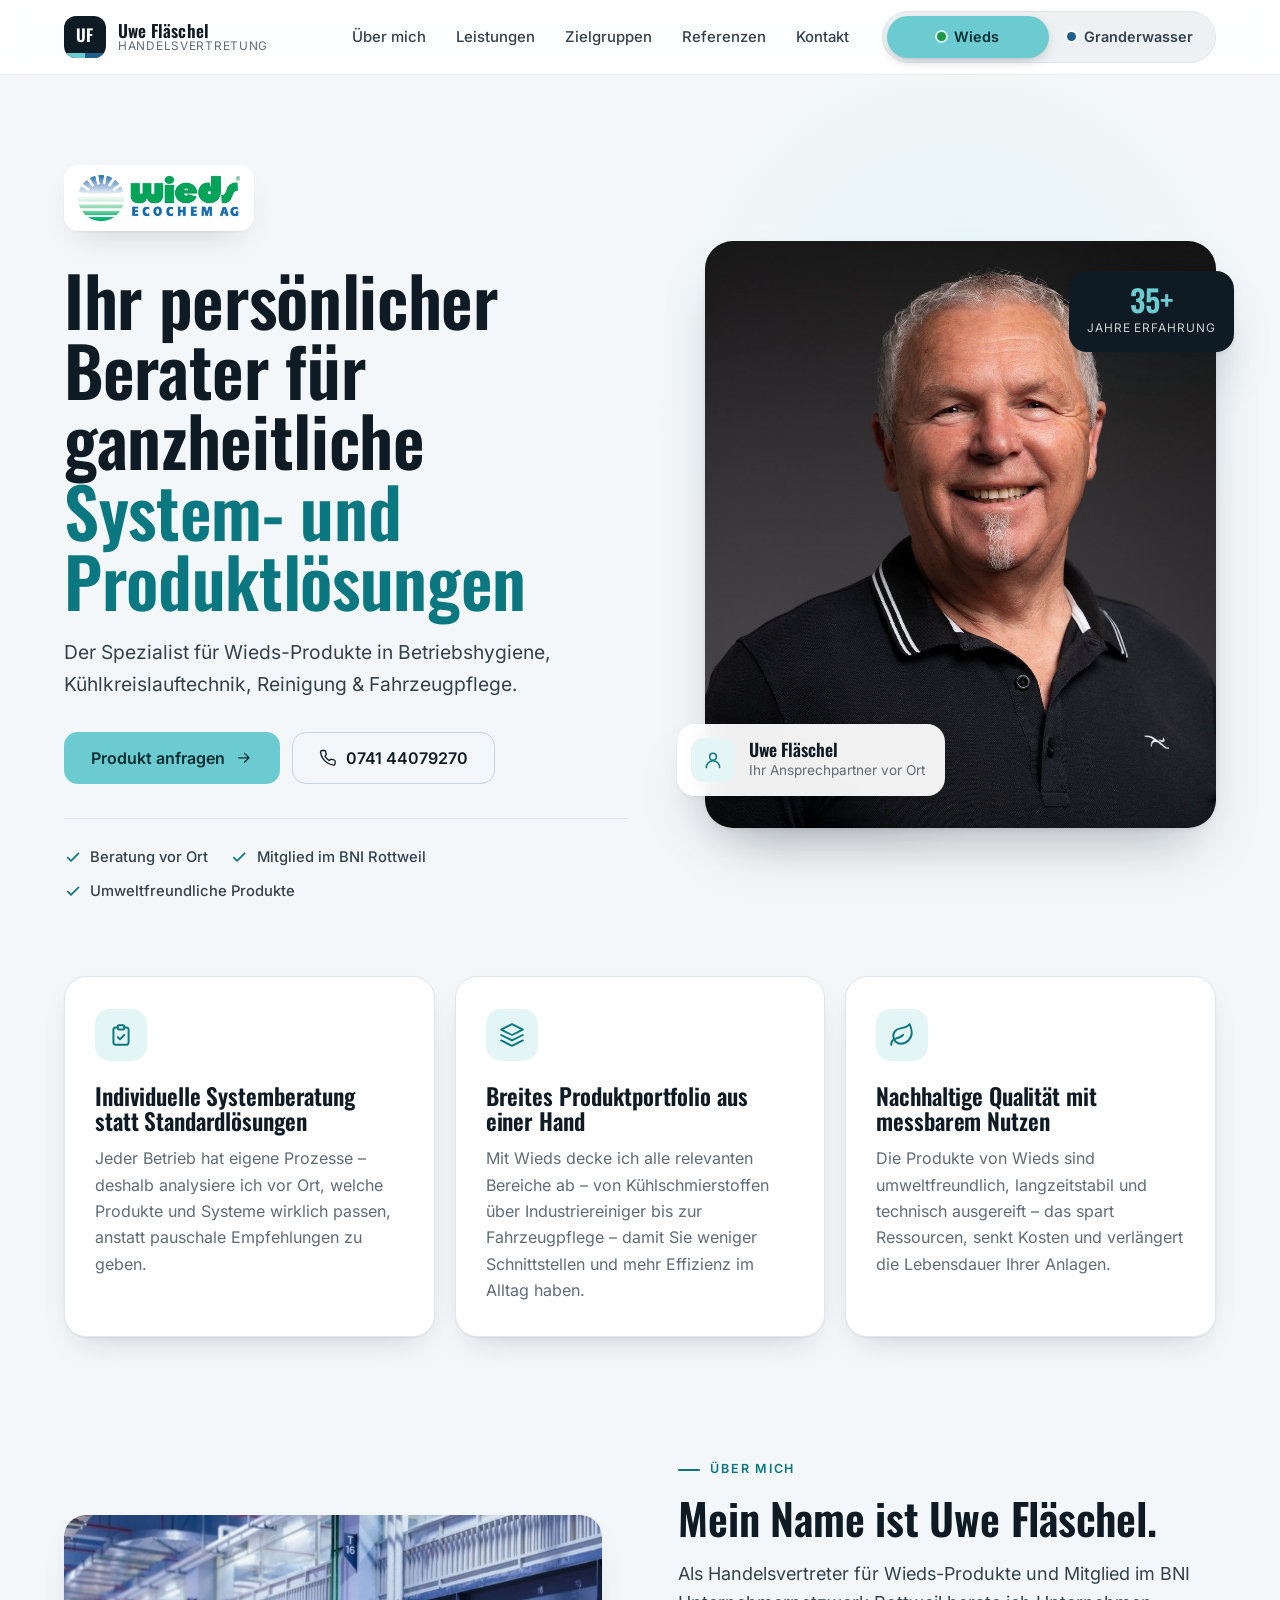
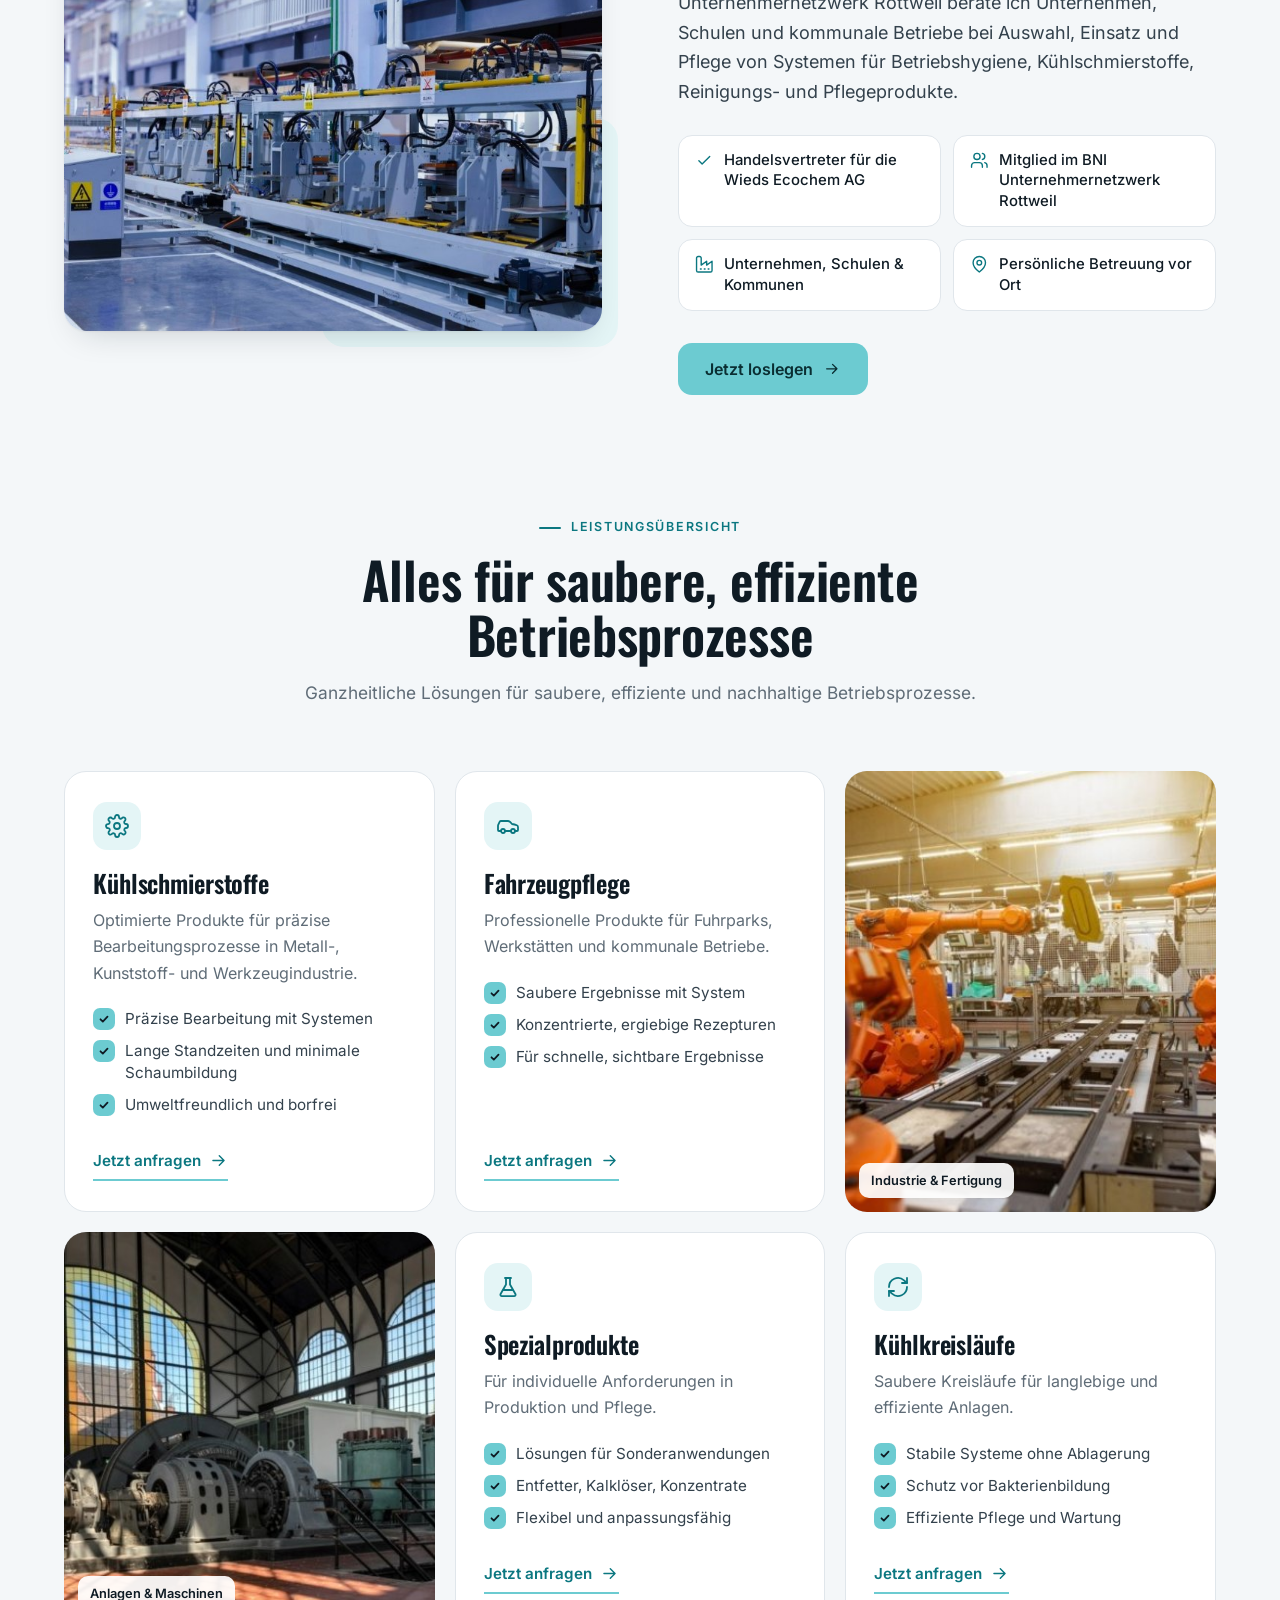
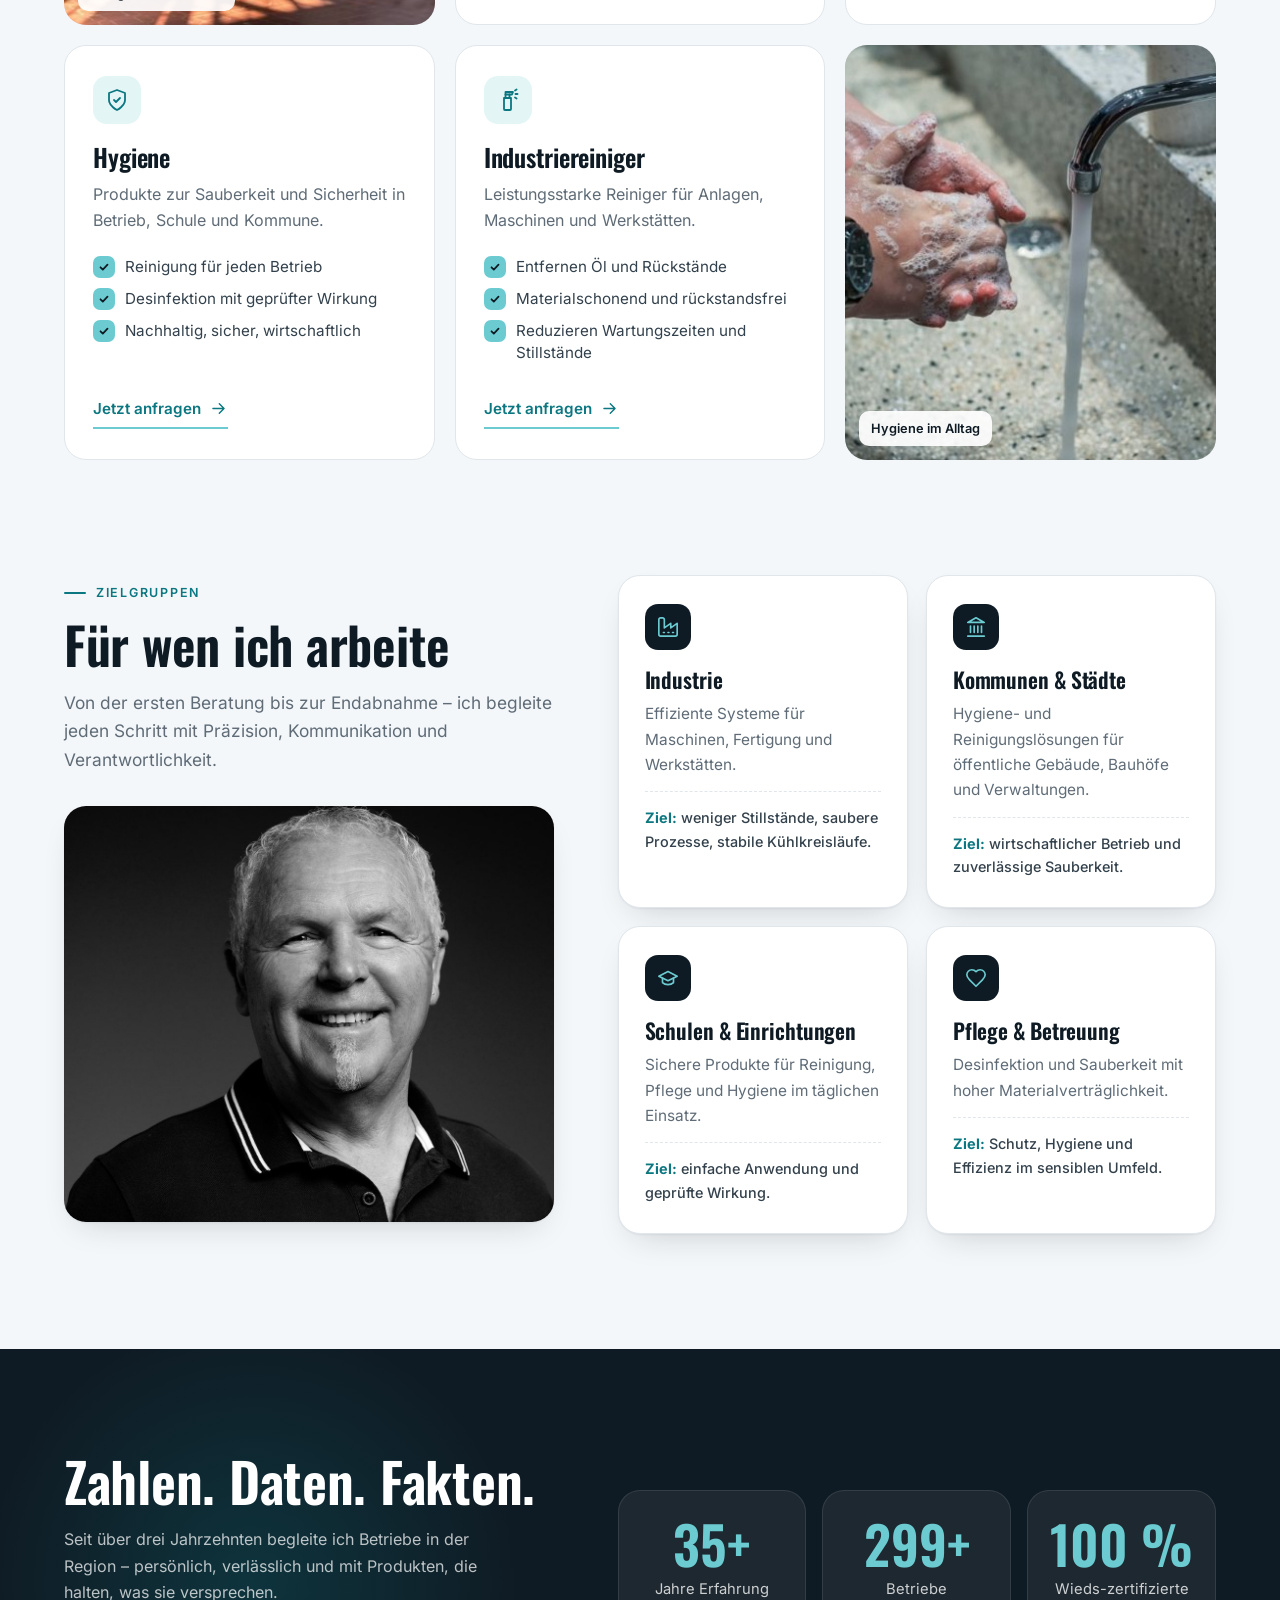
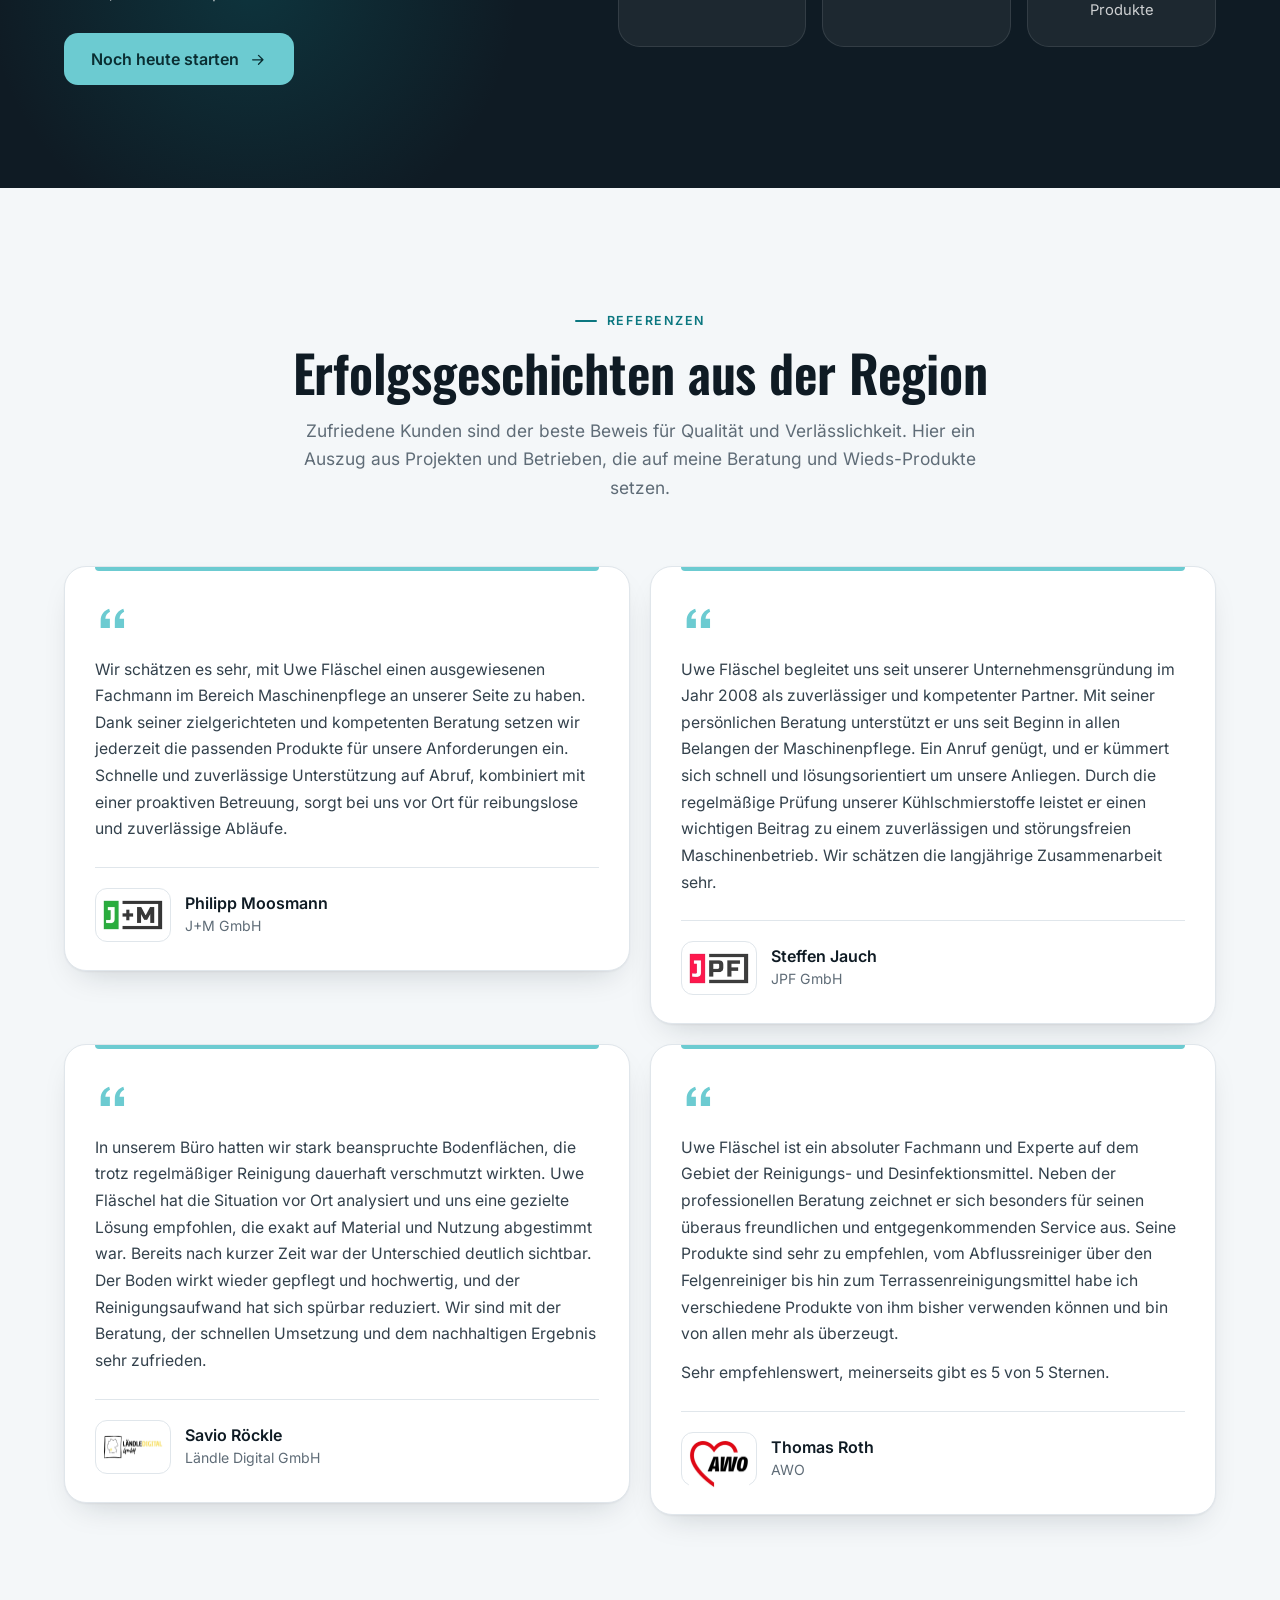
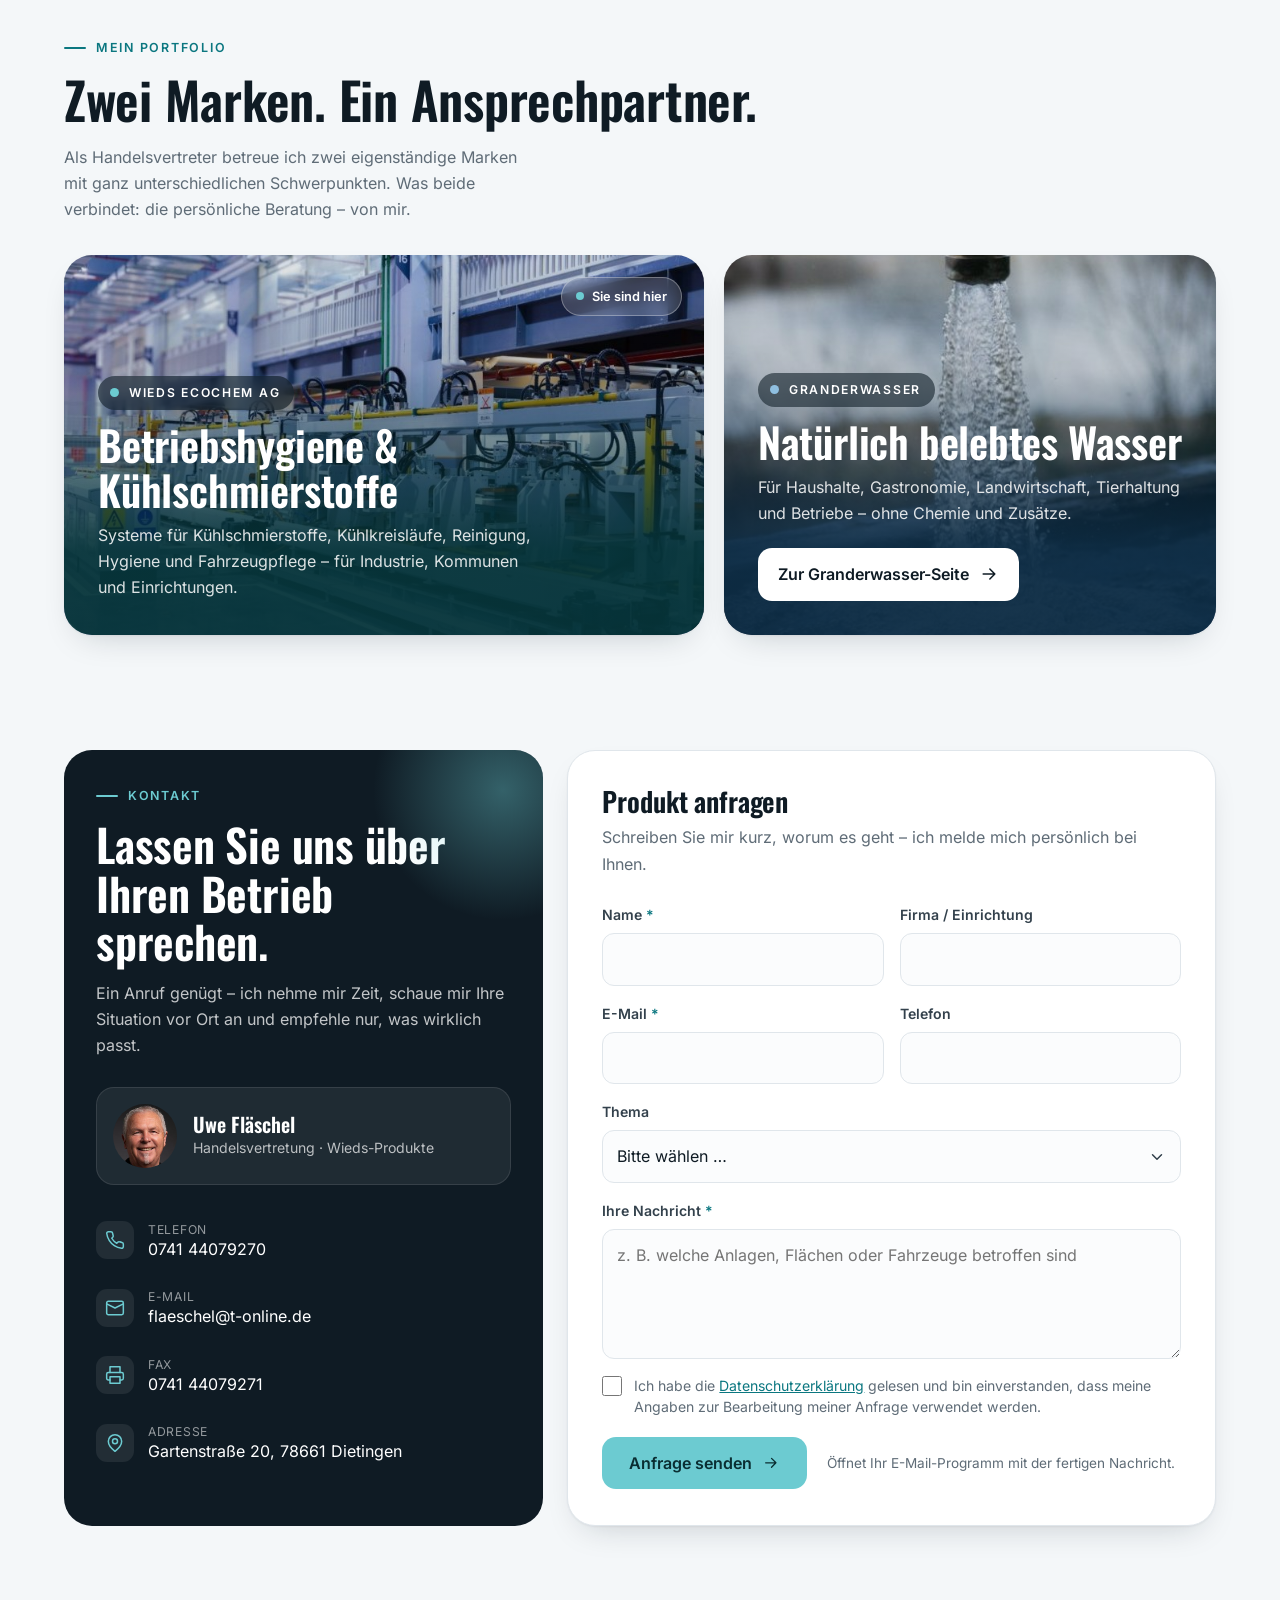
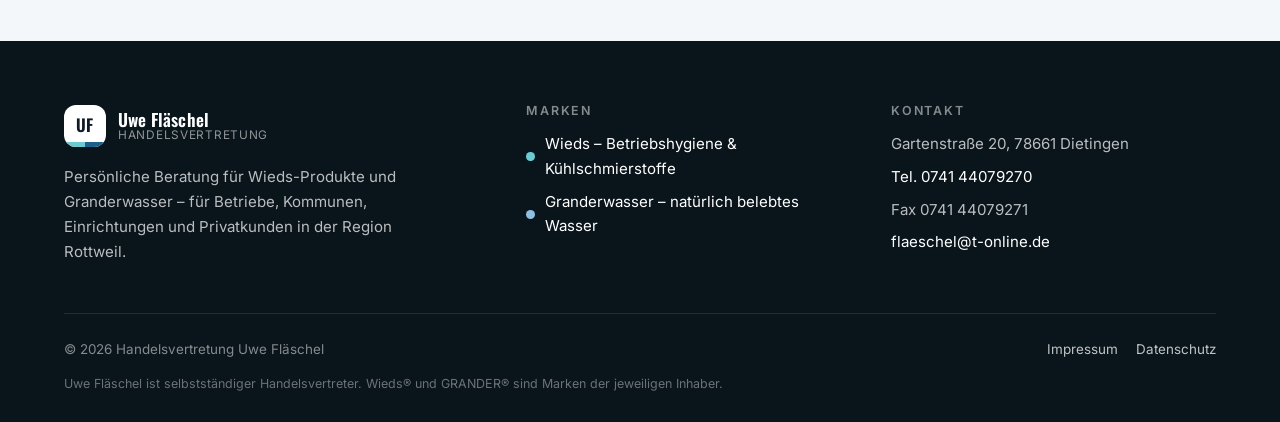
==== commit cdc7e84f: "Granderwasser komplett neu gestaltet, echte Fotos & Logos eingebaut Granderwasser (eigenes Layout & " ====
--- a/index.html
+++ b/index.html
@@ -2,18 +2,18 @@
 <html lang="de">
 <head>
 <meta charset="UTF-8" />
-<meta name="viewport" content="width=device-width, initial-scale=1.0" />
+<meta name="viewport" content="width=device-width, initial-scale=1.0, viewport-fit=cover" />
 <title>Uwe Fläschel · Wieds-Produkte für Betriebshygiene, Kühlschmierstoffe &amp; Reinigung</title>
 <meta name="description" content="Uwe Fläschel – Ihr persönlicher Berater für Wieds-Produkte in Betriebshygiene, Kühlkreislauftechnik, Reinigung und Fahrzeugpflege. Beratung vor Ort für Industrie, Kommunen, Schulen und Pflegeeinrichtungen in der Region Rottweil." />
 <meta property="og:title" content="Uwe Fläschel · Ihr Berater für Wieds-Produkte" />
 <meta property="og:description" content="Ganzheitliche System- und Produktlösungen für Betriebshygiene, Kühlschmierstoffe, Reinigung und Fahrzeugpflege." />
 <meta property="og:type" content="website" />
-<meta property="og:image" content="img/wieds-portrait.jpg" />
+<meta property="og:image" content="img/uwe-schwarz.jpg" />
 <meta name="theme-color" content="#0b7780" />
 <link rel="icon" href="favicon.svg" type="image/svg+xml" />
 <link rel="preload" href="fonts/oswald-latin-wght-normal.woff2" as="font" type="font/woff2" crossorigin />
 <link rel="preload" href="fonts/inter-latin-wght-normal.woff2" as="font" type="font/woff2" crossorigin />
-<link rel="stylesheet" href="css/style.css?v=1" />
+<link rel="stylesheet" href="css/style.css?v=2" />
 <script>document.documentElement.classList.add("js")</script>
 </head>
 <body data-brand="wieds">
@@ -74,7 +74,7 @@
   <section class="hero" aria-labelledby="hero-title">
     <div class="shell hero__grid">
       <div class="hero__copy reveal">
-        <span class="hero__logo"><img src="img/wieds-logo.jpg" width="295" height="85" alt="Wieds Ecochem AG" /></span>
+        <span class="hero__logo"><img src="img/wieds-logo.jpg" width="640" height="182" alt="Wieds Ecochem AG" /></span>
         <h1 id="hero-title">Ihr persönlicher Berater für ganzheitliche <em>System- und Produkt&shy;lösungen</em></h1>
         <p class="hero__lead">Der Spezialist für Wieds-Produkte in Betriebshygiene, Kühlkreislauftechnik, Reinigung &amp; Fahrzeugpflege.</p>
         <div class="hero__cta">
@@ -88,7 +88,7 @@
         </ul>
       </div>
       <figure class="hero__media reveal" data-delay="1">
-        <img src="img/wieds-portrait.jpg" width="788" height="694" alt="Uwe Fläschel, Handelsvertreter für Wieds-Produkte" fetchpriority="high" />
+        <img src="img/uwe-schwarz.jpg" width="1000" height="1499" alt="Uwe Fläschel, Handelsvertreter für Wieds-Produkte" fetchpriority="high" />
         <figcaption class="hero__card">
           <span class="hero__card-icon"><svg class="icon"><use href="#i-user"/></svg></span>
           <span><strong>Uwe Fläschel</strong><small>Ihr Ansprechpartner vor Ort</small></span>
@@ -241,7 +241,7 @@
         <span class="eyebrow">Zielgruppen</span>
         <h2 id="zielgruppen-title">Für wen ich arbeite</h2>
         <p>Von der ersten Beratung bis zur Endabnahme – ich begleite jeden Schritt mit Präzision, Kommunikation und Verantwortlichkeit.</p>
-        <img src="img/wieds-portrait-sw.jpg" width="814" height="425" alt="Porträt von Uwe Fläschel in Schwarz-Weiß" loading="lazy" />
+        <img src="img/uwe-sw-dunkel.jpg" width="1000" height="1499" alt="Porträt von Uwe Fläschel in Schwarz-Weiß" loading="lazy" />
       </div>
       <div class="audience__grid">
         <article class="aud reveal">
@@ -300,22 +300,22 @@
         <figure class="quote reveal">
           <svg class="quote__mark" aria-hidden="true"><use href="#i-quote"/></svg>
           <blockquote><p>Wir schätzen es sehr, mit Uwe Fläschel einen ausgewiesenen Fachmann im Bereich Maschinenpflege an unserer Seite zu haben. Dank seiner zielgerichteten und kompetenten Beratung setzen wir jederzeit die passenden Produkte für unsere Anforderungen ein. Schnelle und zuverlässige Unterstützung auf Abruf, kombiniert mit einer proaktiven Betreuung, sorgt bei uns vor Ort für reibungslose und zuverlässige Abläufe.</p></blockquote>
-          <figcaption><span class="quote__avatar" aria-hidden="true">PM</span><span><strong>Philipp Moosmann</strong><small>J+M GmbH</small></span></figcaption>
+          <figcaption><span class="quote__logo"><img src="img/logos/jm.webp" width="240" height="118" alt="" loading="lazy" /></span><span><strong>Philipp Moosmann</strong><small>J+M GmbH</small></span></figcaption>
         </figure>
         <figure class="quote reveal" data-delay="1">
           <svg class="quote__mark" aria-hidden="true"><use href="#i-quote"/></svg>
           <blockquote><p>Uwe Fläschel begleitet uns seit unserer Unternehmensgründung im Jahr 2008 als zuverlässiger und kompetenter Partner. Mit seiner persönlichen Beratung unterstützt er uns seit Beginn in allen Belangen der Maschinenpflege. Ein Anruf genügt, und er kümmert sich schnell und lösungsorientiert um unsere Anliegen. Durch die regelmäßige Prüfung unserer Kühlschmierstoffe leistet er einen wichtigen Beitrag zu einem zuverlässigen und störungsfreien Maschinenbetrieb. Wir schätzen die langjährige Zusammenarbeit sehr.</p></blockquote>
-          <figcaption><span class="quote__avatar" aria-hidden="true">SJ</span><span><strong>Steffen Jauch</strong><small>JPF GmbH</small></span></figcaption>
+          <figcaption><span class="quote__logo"><img src="img/logos/jpf.webp" width="240" height="122" alt="" loading="lazy" /></span><span><strong>Steffen Jauch</strong><small>JPF GmbH</small></span></figcaption>
         </figure>
         <figure class="quote reveal">
           <svg class="quote__mark" aria-hidden="true"><use href="#i-quote"/></svg>
           <blockquote><p>In unserem Büro hatten wir stark beanspruchte Bodenflächen, die trotz regelmäßiger Reinigung dauerhaft verschmutzt wirkten. Uwe Fläschel hat die Situation vor Ort analysiert und uns eine gezielte Lösung empfohlen, die exakt auf Material und Nutzung abgestimmt war. Bereits nach kurzer Zeit war der Unterschied deutlich sichtbar. Der Boden wirkt wieder gepflegt und hochwertig, und der Reinigungsaufwand hat sich spürbar reduziert. Wir sind mit der Beratung, der schnellen Umsetzung und dem nachhaltigen Ergebnis sehr zufrieden.</p></blockquote>
-          <figcaption><span class="quote__avatar" aria-hidden="true">SR</span><span><strong>Savio Röckle</strong><small>Ländle Digital GmbH</small></span></figcaption>
+          <figcaption><span class="quote__logo"><img src="img/logos/laendle-digital.webp" width="240" height="97" alt="" loading="lazy" /></span><span><strong>Savio Röckle</strong><small>Ländle Digital GmbH</small></span></figcaption>
         </figure>
         <figure class="quote reveal" data-delay="1">
           <svg class="quote__mark" aria-hidden="true"><use href="#i-quote"/></svg>
           <blockquote><p>Uwe Fläschel ist ein absoluter Fachmann und Experte auf dem Gebiet der Reinigungs- und Desinfektionsmittel. Neben der professionellen Beratung zeichnet er sich besonders für seinen überaus freundlichen und entgegenkommenden Service aus. Seine Produkte sind sehr zu empfehlen, vom Abflussreiniger über den Felgenreiniger bis hin zum Terrassenreinigungsmittel habe ich verschiedene Produkte von ihm bisher verwenden können und bin von allen mehr als überzeugt.</p><p>Sehr empfehlenswert, meinerseits gibt es 5 von 5 Sternen.</p></blockquote>
-          <figcaption><span class="quote__avatar" aria-hidden="true">TR</span><span><strong>Thomas Roth</strong><small>AWO</small></span></figcaption>
+          <figcaption><span class="quote__logo"><img src="img/logos/awo.webp" width="240" height="194" alt="" loading="lazy" /></span><span><strong>Thomas Roth</strong><small>AWO</small></span></figcaption>
         </figure>
       </div>
     </div>
@@ -358,7 +358,7 @@
         <h2 id="kontakt-title">Lassen Sie uns über Ihren Betrieb sprechen.</h2>
         <p>Ein Anruf genügt – ich nehme mir Zeit, schaue mir Ihre Situation vor Ort an und empfehle nur, was wirklich passt.</p>
         <div class="person">
-          <img src="img/wieds-portrait.jpg" width="788" height="694" alt="" loading="lazy" />
+          <img src="img/uwe-avatar-schwarz.jpg" width="240" height="240" alt="" loading="lazy" />
           <div><strong>Uwe Fläschel</strong><span>Handelsvertretung · Wieds-Produkte</span></div>
         </div>
         <ul class="clist">
@@ -455,6 +455,12 @@
   </div>
 </footer>
 
-<script src="js/main.js?v=1" defer></script>
+<!-- Schnellkontakt (nur Smartphone) -->
+<div class="actionbar" aria-label="Schnellkontakt">
+  <a class="actionbar__btn actionbar__btn--ghost" href="tel:+4974144079270"><svg class="icon"><use href="#i-phone"/></svg>Anrufen</a>
+  <a class="actionbar__btn" href="#kontakt">Produkt anfragen</a>
+</div>
+
+<script src="js/main.js?v=2" defer></script>
 </body>
 </html>
--- a/css/style.css
+++ b/css/style.css
@@ -140,7 +140,7 @@
 .hero__trust li{display:flex;align-items:center;gap:8px;font-size:.92rem;font-weight:500;color:var(--ink-2)}
 .hero__trust .icon{color:var(--brand);stroke-width:2.2}
 .hero__media{position:relative;margin:0}
-.hero__media img{width:100%;aspect-ratio:1/1.02;object-fit:cover;object-position:center 20%;border-radius:28px;box-shadow:var(--sh-lg)}
+.hero__media img{width:100%;aspect-ratio:4/4.6;object-fit:cover;object-position:center 12%;border-radius:28px;box-shadow:var(--sh-lg)}
 .hero__card{position:absolute;left:-28px;bottom:32px;display:flex;align-items:center;gap:14px;padding:14px 20px 14px 14px;border-radius:18px;background:rgba(255,255,255,.94);-webkit-backdrop-filter:blur(10px);backdrop-filter:blur(10px);box-shadow:var(--sh-lg)}
 .hero__card-icon{display:grid;place-items:center;width:44px;height:44px;border-radius:12px;background:var(--brand-tint);color:var(--brand)}
 .hero__card strong{display:block;font:600 1.1rem/1.15 var(--disp)}
@@ -192,7 +192,7 @@
 .audience{display:grid;grid-template-columns:.9fr 1.1fr;gap:clamp(32px,5vw,64px);align-items:start}
 .audience__intro h2{font-size:clamp(2.1rem,4.4vw,3.2rem);margin-top:14px}
 .audience__intro p{margin-top:16px;color:var(--muted);font-size:1.08rem}
-.audience__intro img{margin-top:32px;width:100%;aspect-ratio:16/10;object-fit:cover;object-position:center 30%;border-radius:var(--r);box-shadow:var(--sh)}
+.audience__intro img{margin-top:32px;width:100%;aspect-ratio:4/3.4;object-fit:cover;object-position:center 16%;border-radius:var(--r);box-shadow:var(--sh)}
 .audience__grid{display:grid;grid-template-columns:1fr 1fr;gap:18px}
 .audience--wide{grid-template-columns:1fr}
 .audience--wide .audience__intro{max-width:720px;margin:0 auto;text-align:center}
@@ -227,6 +227,8 @@
 .quote blockquote p+p{margin-top:12px}
 .quote figcaption{display:flex;align-items:center;gap:14px;margin-top:24px;padding-top:20px;border-top:1px solid var(--line)}
 .quote__avatar{display:grid;place-items:center;width:46px;height:46px;border-radius:50%;background:var(--brand-tint);color:var(--brand);font:600 1rem/1 var(--disp);letter-spacing:.04em;flex:0 0 auto}
+.quote__logo{display:grid;place-items:center;width:76px;height:54px;padding:7px;border-radius:12px;background:#fff;border:1px solid var(--line);flex:0 0 auto}
+.quote__logo img{max-width:100%;max-height:100%;width:auto;height:auto;object-fit:contain}
 .quote figcaption strong{display:block;font-weight:600;line-height:1.3}
 .quote figcaption small{display:block;font-size:.88rem;color:var(--muted)}
 
@@ -241,8 +243,8 @@
 .bcard::before{content:"";position:absolute;inset:0;z-index:-1;background:linear-gradient(180deg,rgba(0,0,0,.08) 0%,rgba(0,0,0,.18) 30%,var(--shade) 78%)}
 .bcard--wieds{--shade:rgba(6,52,57,.94);--accent:var(--wieds)}
 .bcard--grander{--shade:rgba(13,44,68,.95);--accent:var(--grander-soft)}
-.bcard__brand{display:inline-flex;align-items:center;gap:10px;font-size:.78rem;font-weight:600;letter-spacing:.14em;text-transform:uppercase;color:var(--accent)}
-.bcard__brand::before{content:"";width:10px;height:10px;border-radius:50%;background:currentColor}
+.bcard__brand{display:inline-flex;align-items:center;gap:10px;align-self:flex-start;padding:7px 14px 7px 12px;border-radius:999px;background:rgba(6,20,30,.55);-webkit-backdrop-filter:blur(8px);backdrop-filter:blur(8px);font-size:.76rem;font-weight:600;letter-spacing:.14em;text-transform:uppercase;color:#fff}
+.bcard__brand::before{content:"";width:9px;height:9px;border-radius:50%;background:var(--accent)}
 .bcard h3{margin-top:12px;color:#fff;font-size:clamp(1.9rem,3.4vw,2.6rem)}
 .bcard p{margin-top:10px;max-width:44ch;color:rgba(255,255,255,.86)}
 .bcard__cta{display:inline-flex;align-items:center;gap:10px;margin-top:22px;align-self:flex-start;padding:13px 20px;border-radius:14px;background:#fff;color:var(--ink);font-weight:600;transition:gap .25s var(--ease)}
@@ -308,6 +310,9 @@
 .footer__note{margin-top:14px;font-size:.78rem;color:rgba(255,255,255,.4)}
 .footer--slim{padding:28px 0}
 .footer--slim .footer__bottom{margin-top:0;padding-top:0;border-top:0}
+
+/* ------------------------------------------------------------------ Schnellkontakt-Leiste (Smartphone) */
+.actionbar{display:none}
 
 /* ------------------------------------------------------------------ Rechtstexte */
 .legal{padding:clamp(48px,7vw,88px) 0 clamp(72px,9vw,120px)}
@@ -398,6 +403,15 @@
   .form__foot .btn{width:100%}
   .contact__card{padding:30px 22px}
   .footer__grid{grid-template-columns:1fr}
+  .hero__media img{aspect-ratio:4/4.4}
+  .quote__logo{width:64px;height:46px}
+  .actionbar{position:fixed;z-index:60;left:12px;right:12px;bottom:calc(12px + env(safe-area-inset-bottom));display:grid;grid-template-columns:auto 1fr;gap:8px;padding:8px;border-radius:20px;background:rgba(255,255,255,.95);-webkit-backdrop-filter:blur(12px);backdrop-filter:blur(12px);border:1px solid var(--line);box-shadow:0 18px 40px -16px rgba(15,27,36,.45);transition:transform .4s var(--ease),opacity .3s}
+  .js .actionbar{transform:translateY(150%);opacity:0}
+  .js .actionbar.is-visible{transform:none;opacity:1}
+  .actionbar__btn{display:inline-flex;align-items:center;justify-content:center;gap:8px;min-height:48px;padding:0 18px;border-radius:14px;background:var(--btn-bg);color:var(--btn-fg);font-weight:600;font-size:.95rem;text-decoration:none}
+  .actionbar__btn--ghost{background:var(--brand-tint);color:var(--brand)}
+  .footer{padding-bottom:112px}
+  .footer--slim{padding-bottom:28px}
 }
 
 @media (prefers-reduced-motion:reduce){
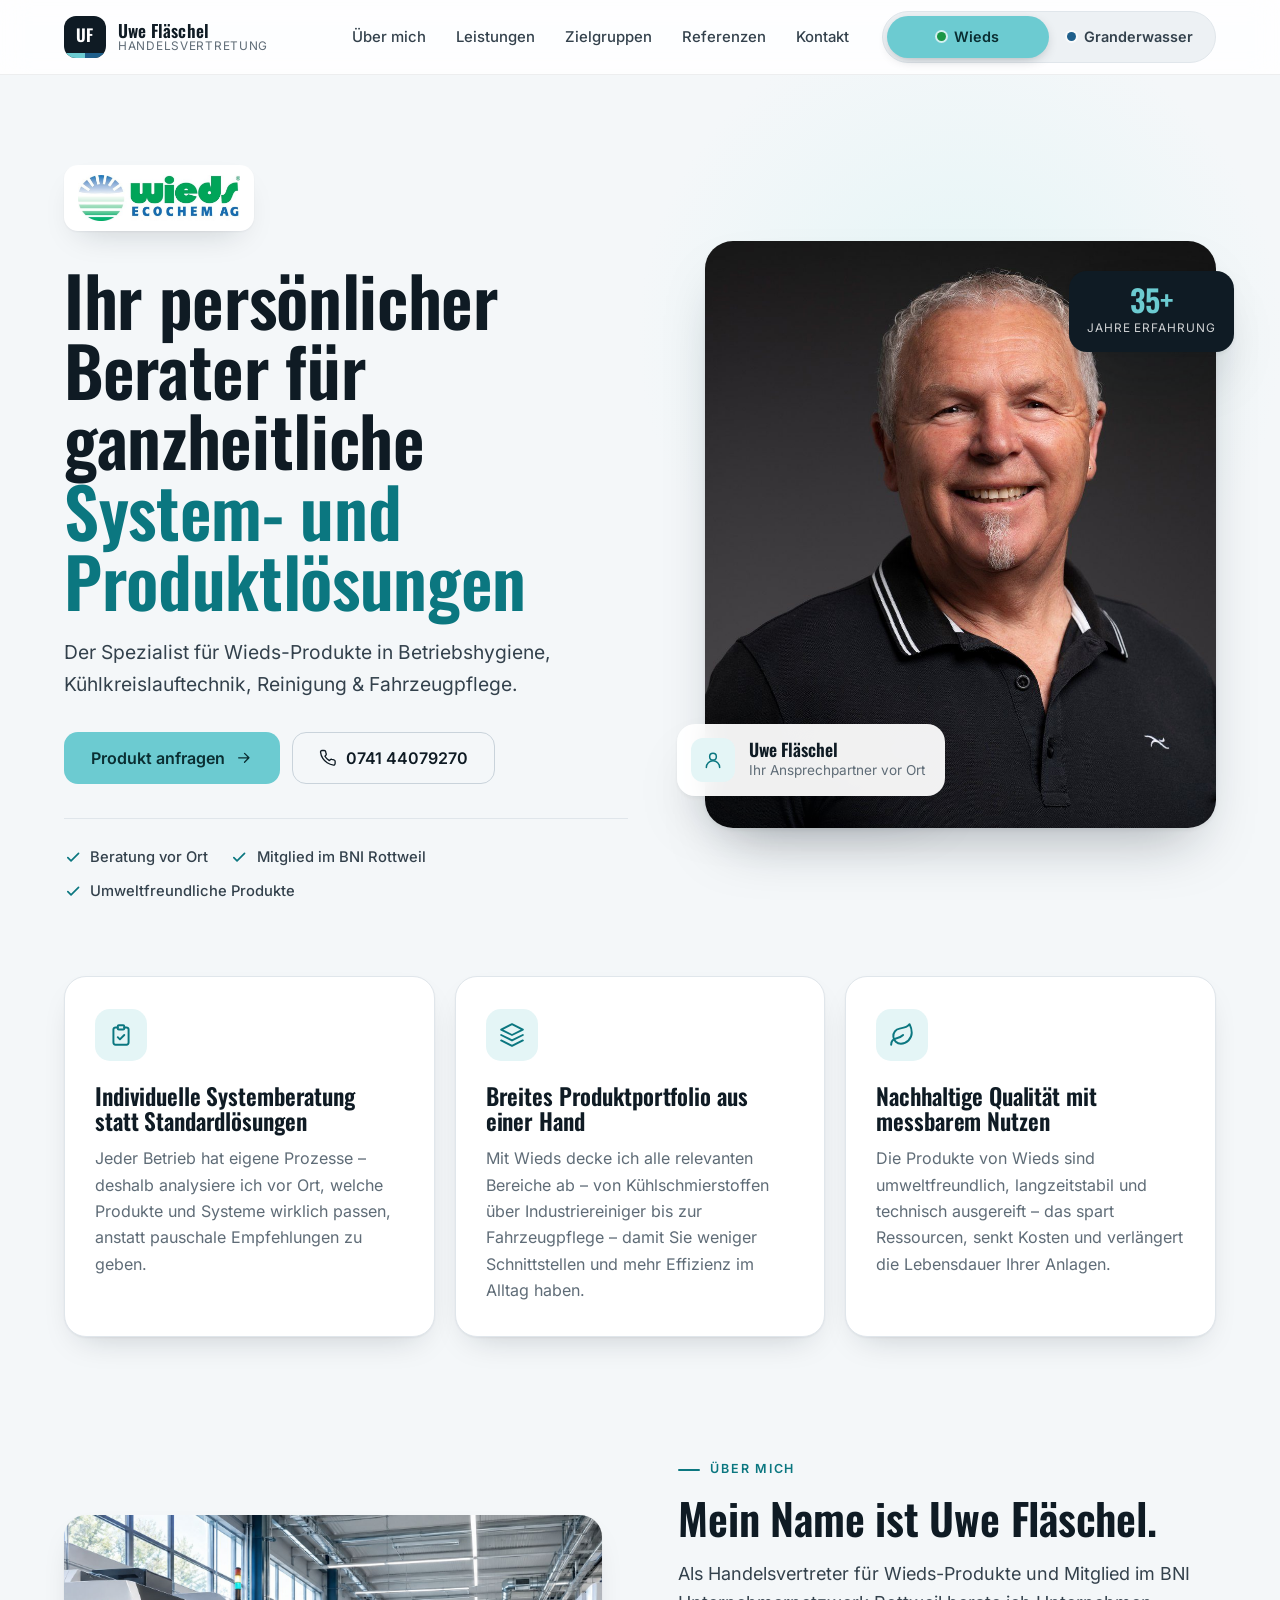
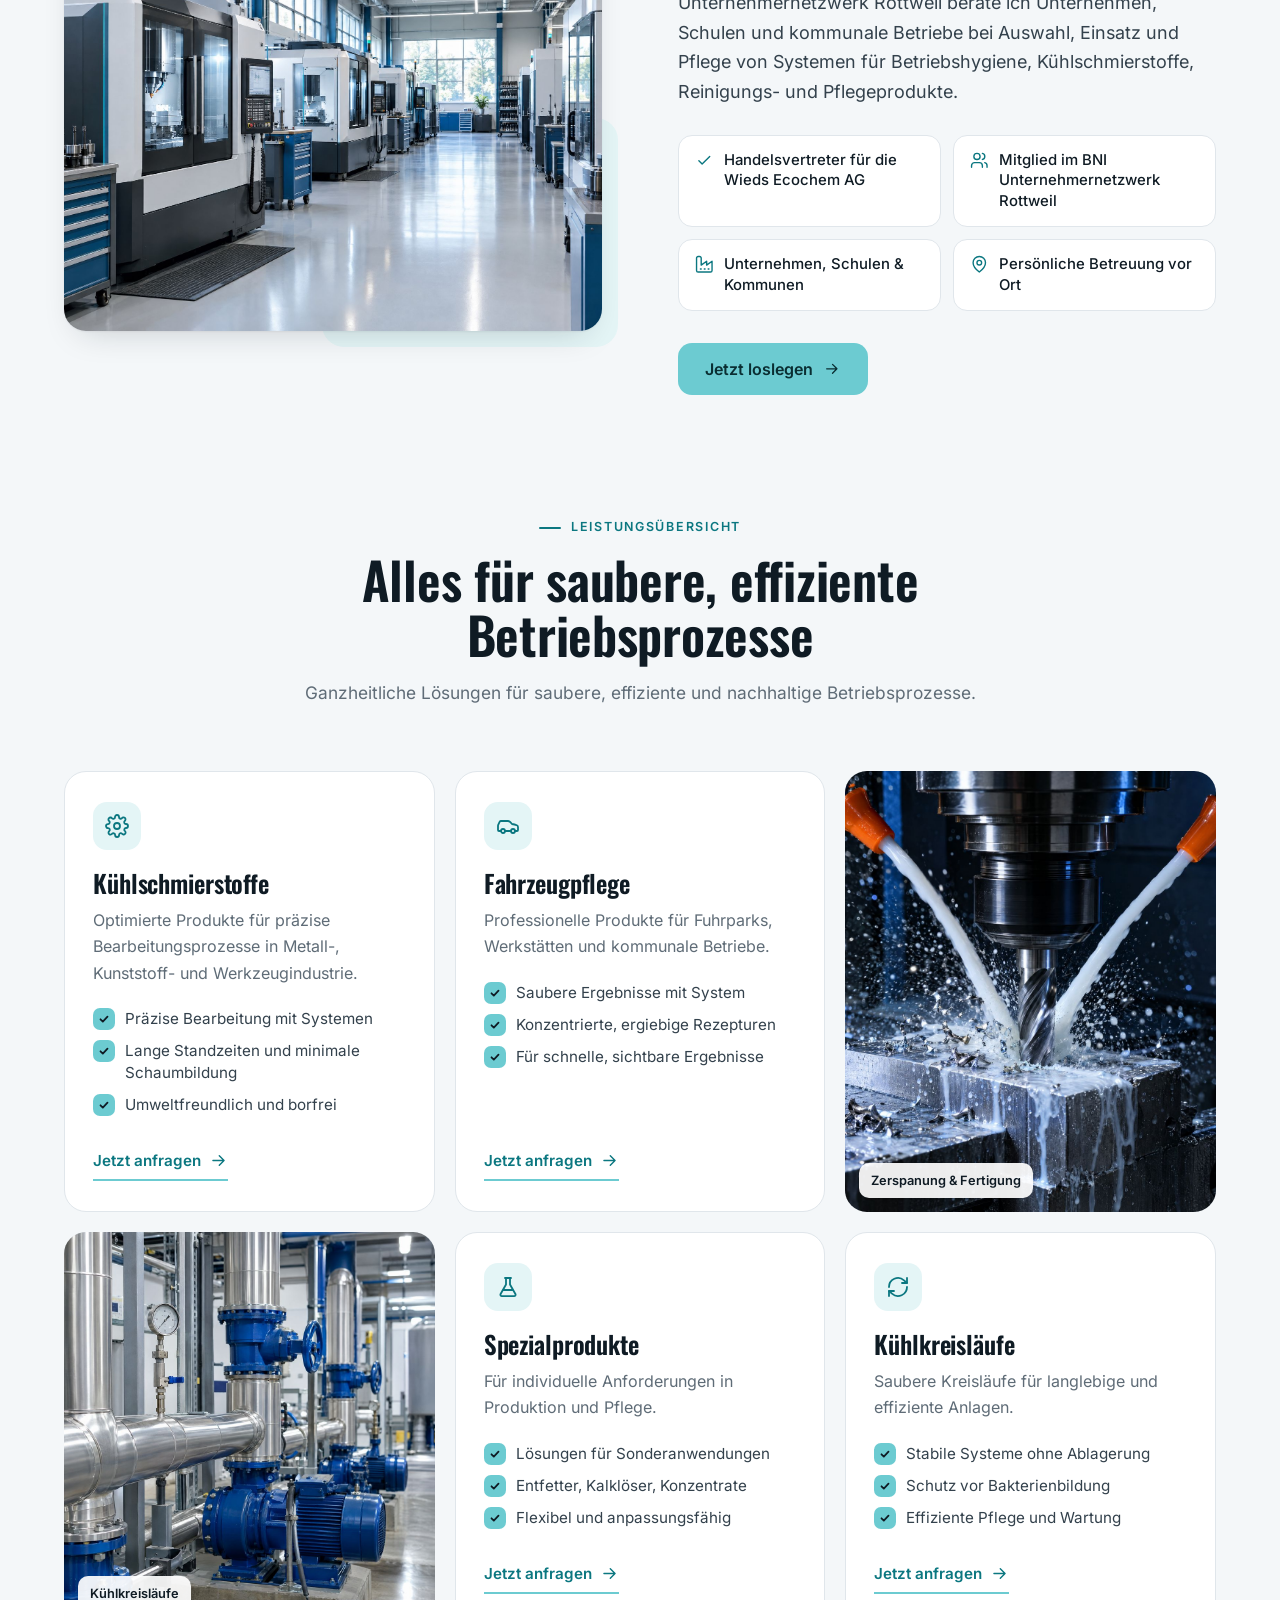
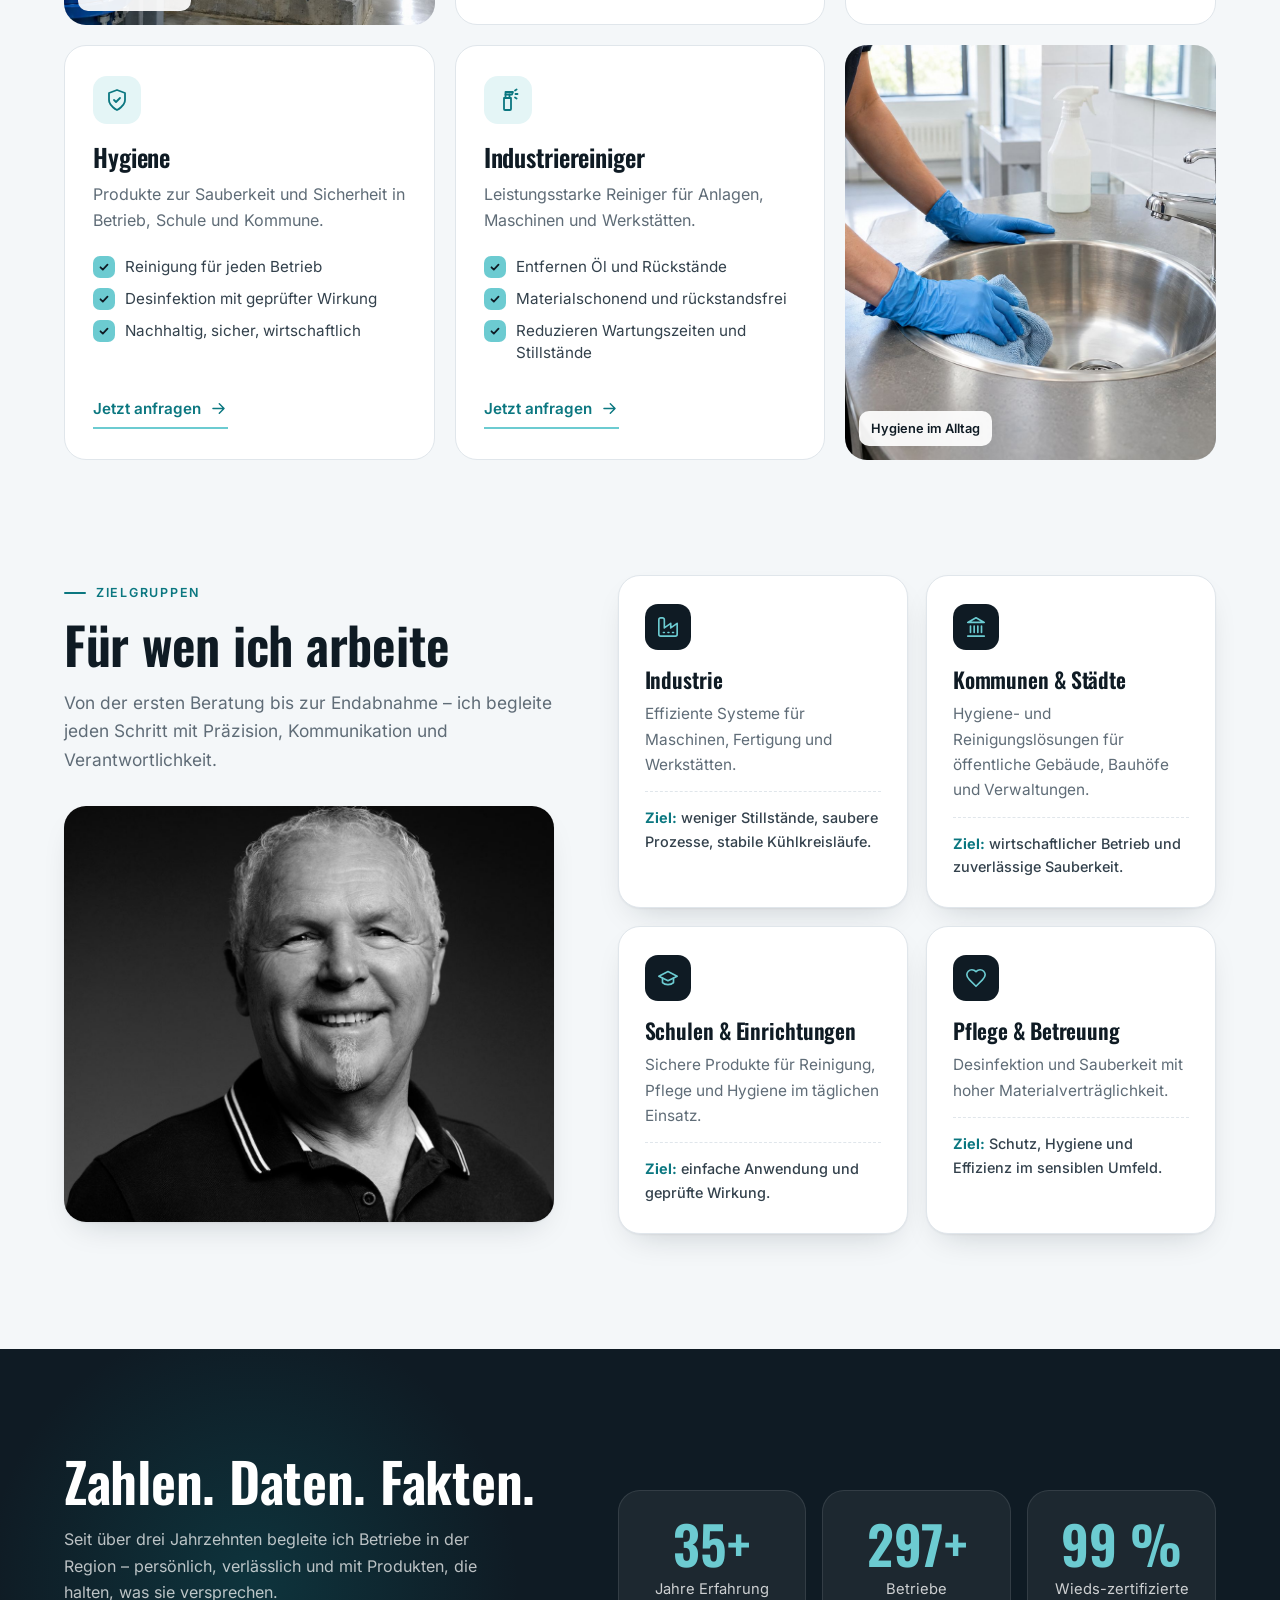
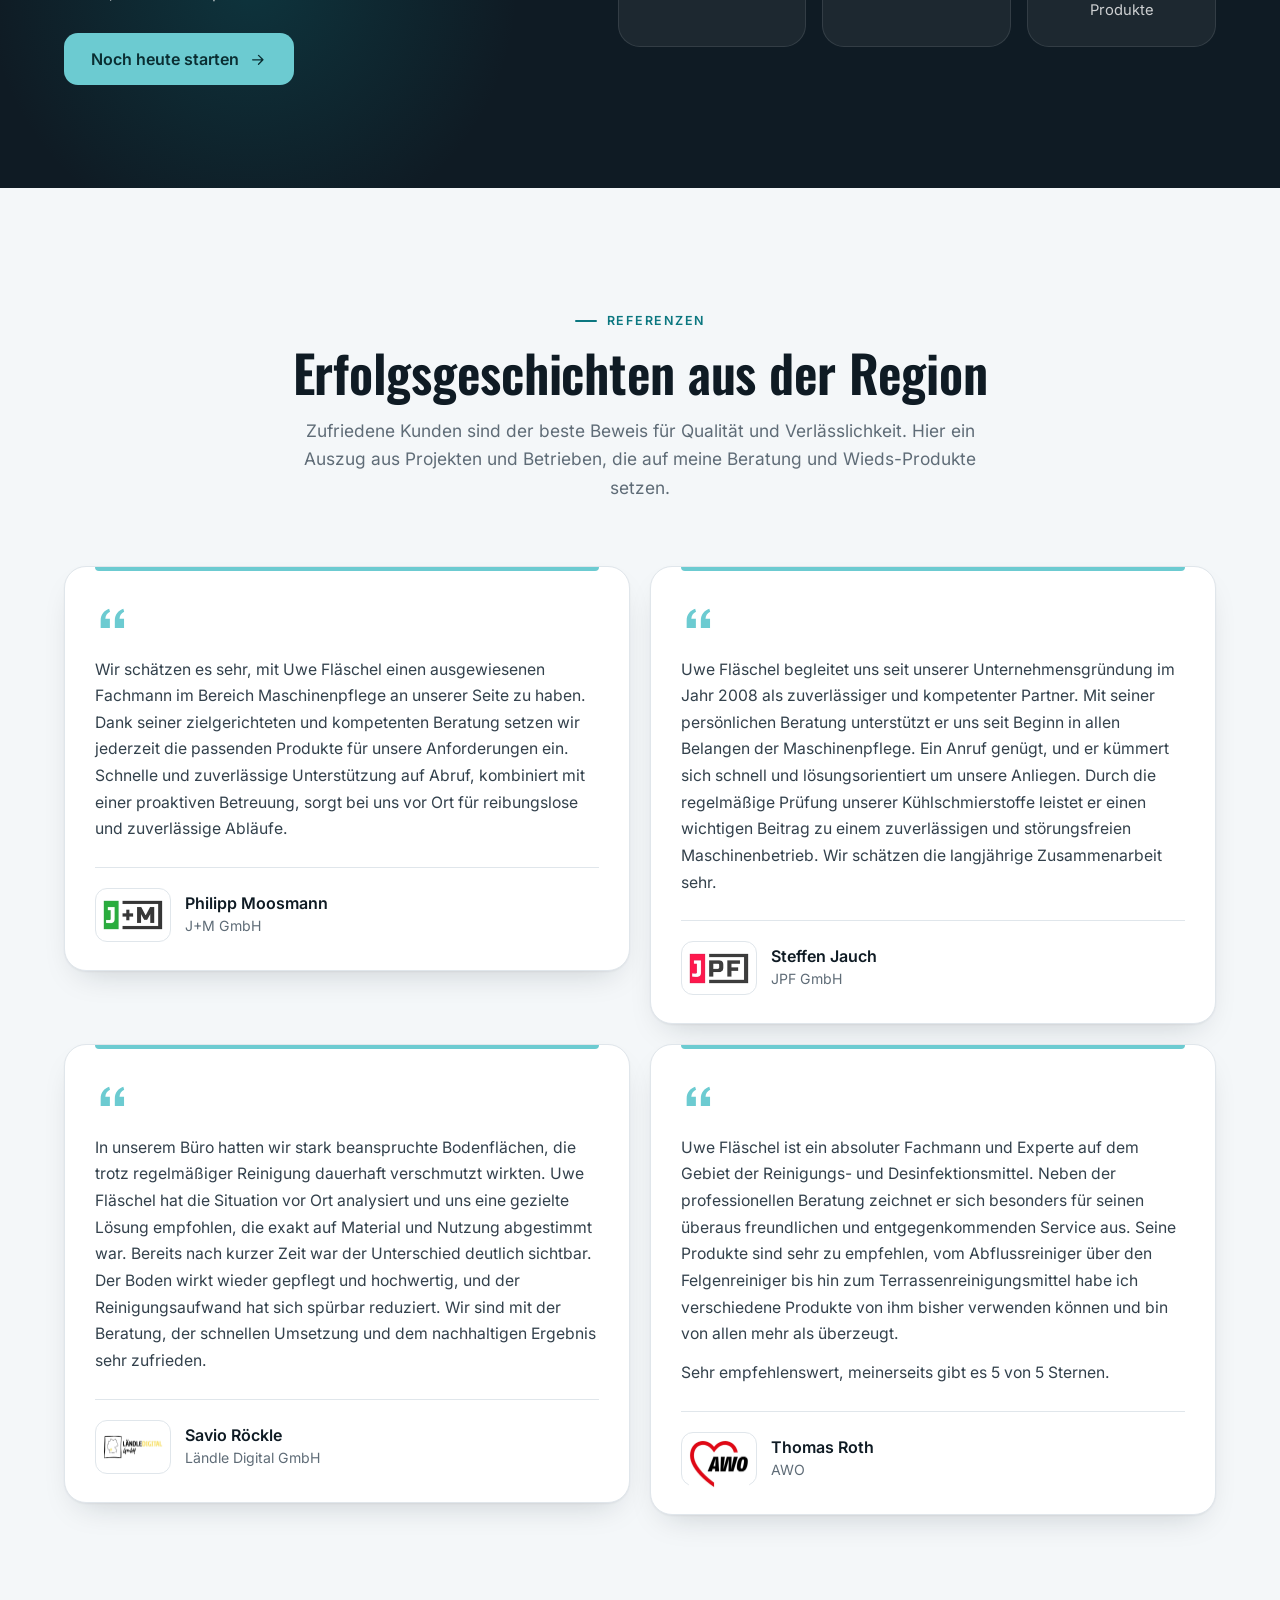
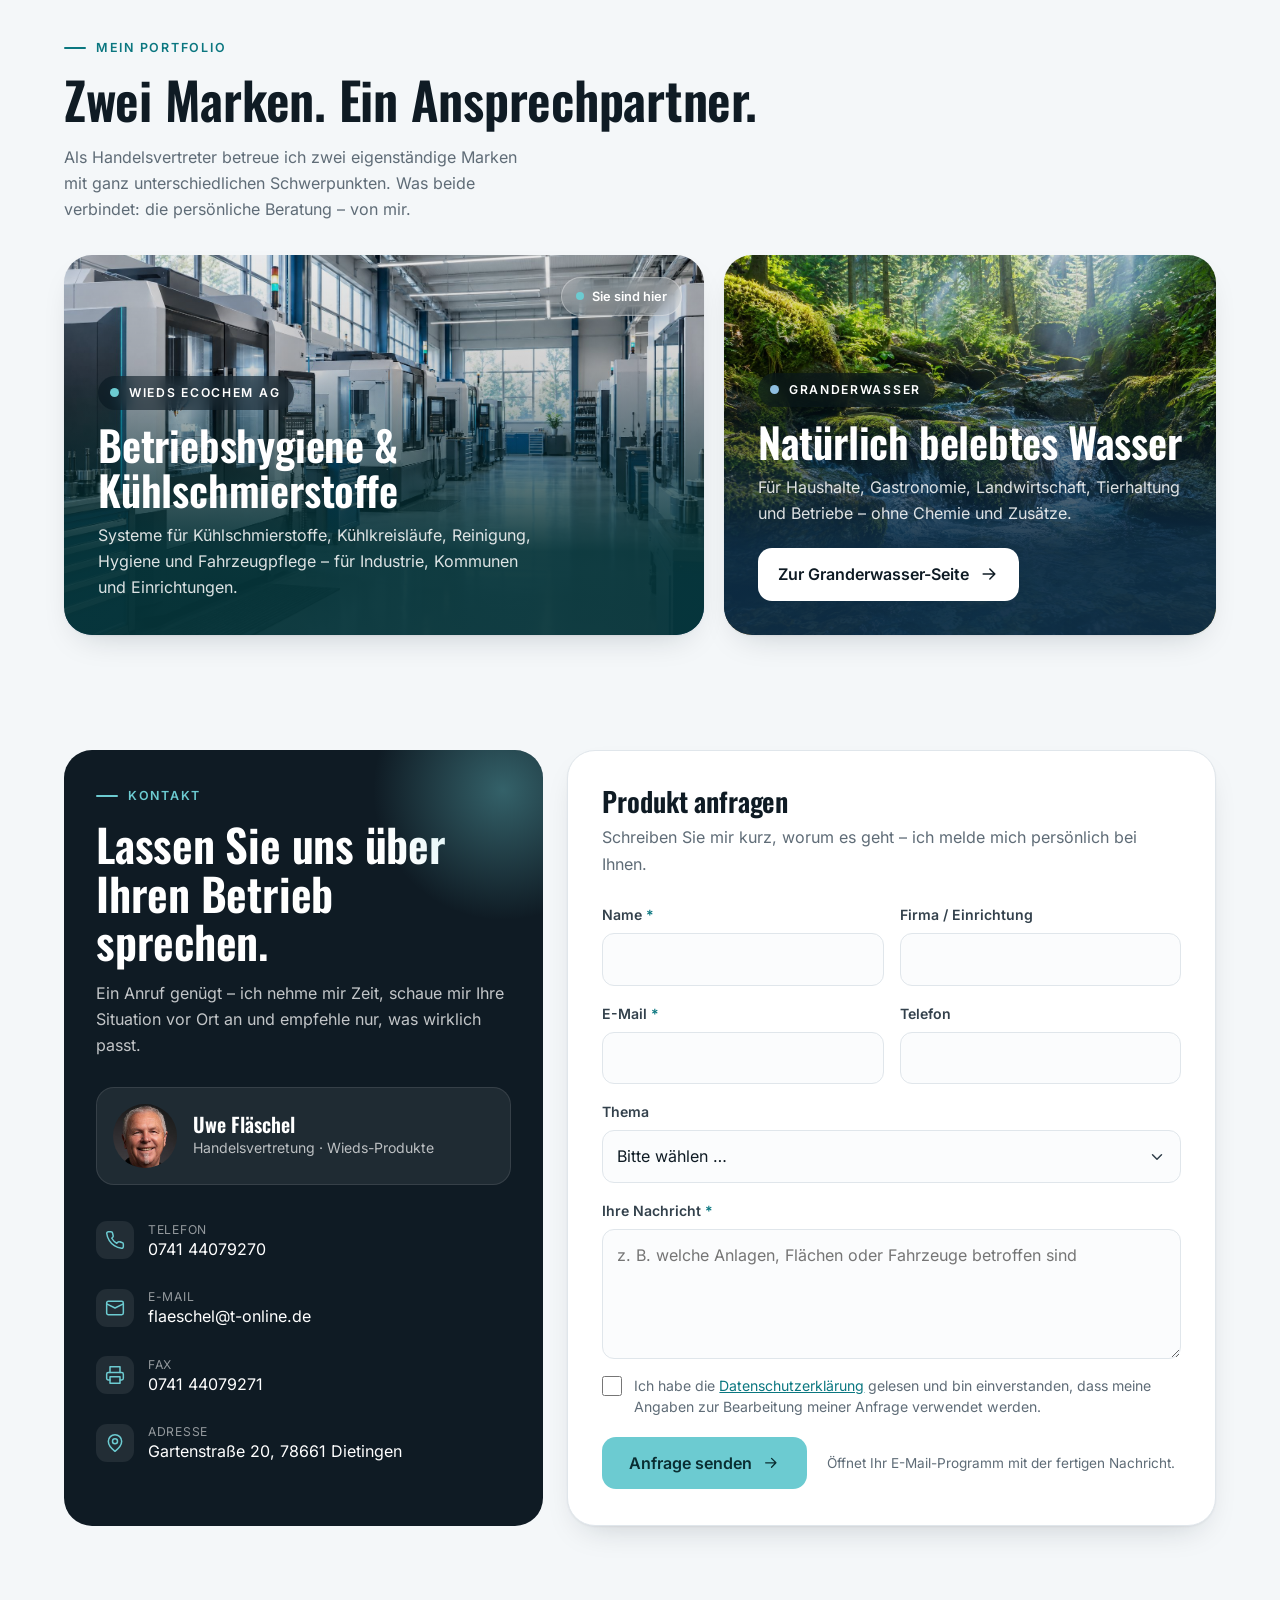
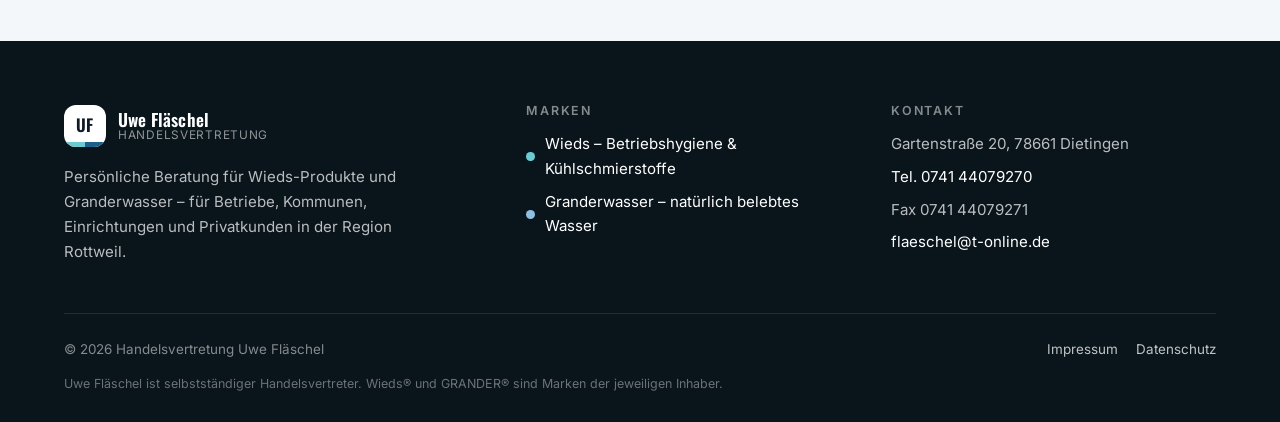
==== commit 01a1a852: "KI-Bilder (Higgsfield) eingebaut, Screenshot-Ausschnitte entfernt - Wieds: CNC-Halle, Fräser mit Küh" ====
--- a/index.html
+++ b/index.html
@@ -13,7 +13,7 @@
 <link rel="icon" href="favicon.svg" type="image/svg+xml" />
 <link rel="preload" href="fonts/oswald-latin-wght-normal.woff2" as="font" type="font/woff2" crossorigin />
 <link rel="preload" href="fonts/inter-latin-wght-normal.woff2" as="font" type="font/woff2" crossorigin />
-<link rel="stylesheet" href="css/style.css?v=2" />
+<link rel="stylesheet" href="css/style.css?v=3" />
 <script>document.documentElement.classList.add("js")</script>
 </head>
 <body data-brand="wieds">
@@ -123,7 +123,7 @@
   <section class="section" id="ueber" aria-labelledby="ueber-title">
     <div class="shell about">
       <div class="about__media reveal">
-        <img src="img/wieds-produktion.jpg" width="796" height="556" alt="Moderne Produktionsanlage in einer Industriehalle" loading="lazy" />
+        <img src="img/wieds-produktion.jpg" width="1600" height="1195" alt="Moderne CNC-Fertigungshalle" loading="lazy" />
       </div>
       <div class="reveal" data-delay="1">
         <span class="eyebrow">Über mich</span>
@@ -173,13 +173,13 @@
           <a class="svc__link" href="#kontakt" data-topic="Fahrzeugpflege">Jetzt anfragen <svg class="icon"><use href="#i-arrow"/></svg></a>
         </article>
         <figure class="svc-img reveal" data-delay="2">
-          <img src="img/wieds-robotik.jpg" width="474" height="406" alt="Industrieroboter in einer Fertigungslinie" loading="lazy" />
-          <figcaption>Industrie &amp; Fertigung</figcaption>
+          <img src="img/wieds-cnc.jpg" width="1200" height="1200" alt="Fräser bearbeitet ein Metallteil unter Kühlschmierstoff" loading="lazy" />
+          <figcaption>Zerspanung &amp; Fertigung</figcaption>
         </figure>
 
         <figure class="svc-img svc-img--mid reveal">
-          <img src="img/wieds-halle.jpg" width="475" height="402" alt="Historische Maschinenhalle mit großen Generatoren" loading="lazy" />
-          <figcaption>Anlagen &amp; Maschinen</figcaption>
+          <img src="img/wieds-kuehlkreislauf.jpg" width="1200" height="1200" alt="Rohrleitungen, Pumpen und Manometer eines industriellen Kühlkreislaufs" loading="lazy" />
+          <figcaption>Kühlkreisläufe</figcaption>
         </figure>
         <article class="svc reveal" data-delay="1">
           <span class="svc__icon"><svg class="icon"><use href="#i-flask"/></svg></span>
@@ -227,7 +227,7 @@
           <a class="svc__link" href="#kontakt" data-topic="Industriereiniger">Jetzt anfragen <svg class="icon"><use href="#i-arrow"/></svg></a>
         </article>
         <figure class="svc-img reveal" data-delay="2">
-          <img src="img/wieds-haende.jpg" width="475" height="417" alt="Händewaschen mit Seife an einem Waschbecken" loading="lazy" />
+          <img src="img/wieds-hygiene.jpg" width="1200" height="1200" alt="Reinigung eines Edelstahl-Waschbeckens mit Handschuhen und Mikrofasertuch" loading="lazy" />
           <figcaption>Hygiene im Alltag</figcaption>
         </figure>
       </div>
@@ -333,14 +333,14 @@
       </div>
       <div class="bridge__grid">
         <div class="bcard bcard--wieds is-current reveal">
-          <img src="img/wieds-produktion.jpg" width="796" height="556" alt="" loading="lazy" />
+          <img src="img/wieds-produktion.jpg" width="1600" height="1195" alt="" loading="lazy" />
           <span class="bcard__here">Sie sind hier</span>
           <span class="bcard__brand">Wieds Ecochem AG</span>
           <h3>Betriebshygiene &amp; Kühlschmierstoffe</h3>
           <p>Systeme für Kühlschmierstoffe, Kühlkreisläufe, Reinigung, Hygiene und Fahrzeugpflege – für Industrie, Kommunen und Einrichtungen.</p>
         </div>
         <a class="bcard bcard--grander reveal" data-delay="1" href="granderwasser.html" data-brand-link="grander">
-          <img src="img/grander-quelle.jpg" width="476" height="417" alt="" loading="lazy" />
+          <img src="img/grander-quelle.jpg" width="1600" height="1063" alt="" loading="lazy" />
           <span class="bcard__brand">Granderwasser</span>
           <h3>Natürlich belebtes Wasser</h3>
           <p>Für Haushalte, Gastronomie, Landwirtschaft, Tierhaltung und Betriebe – ohne Chemie und Zusätze.</p>
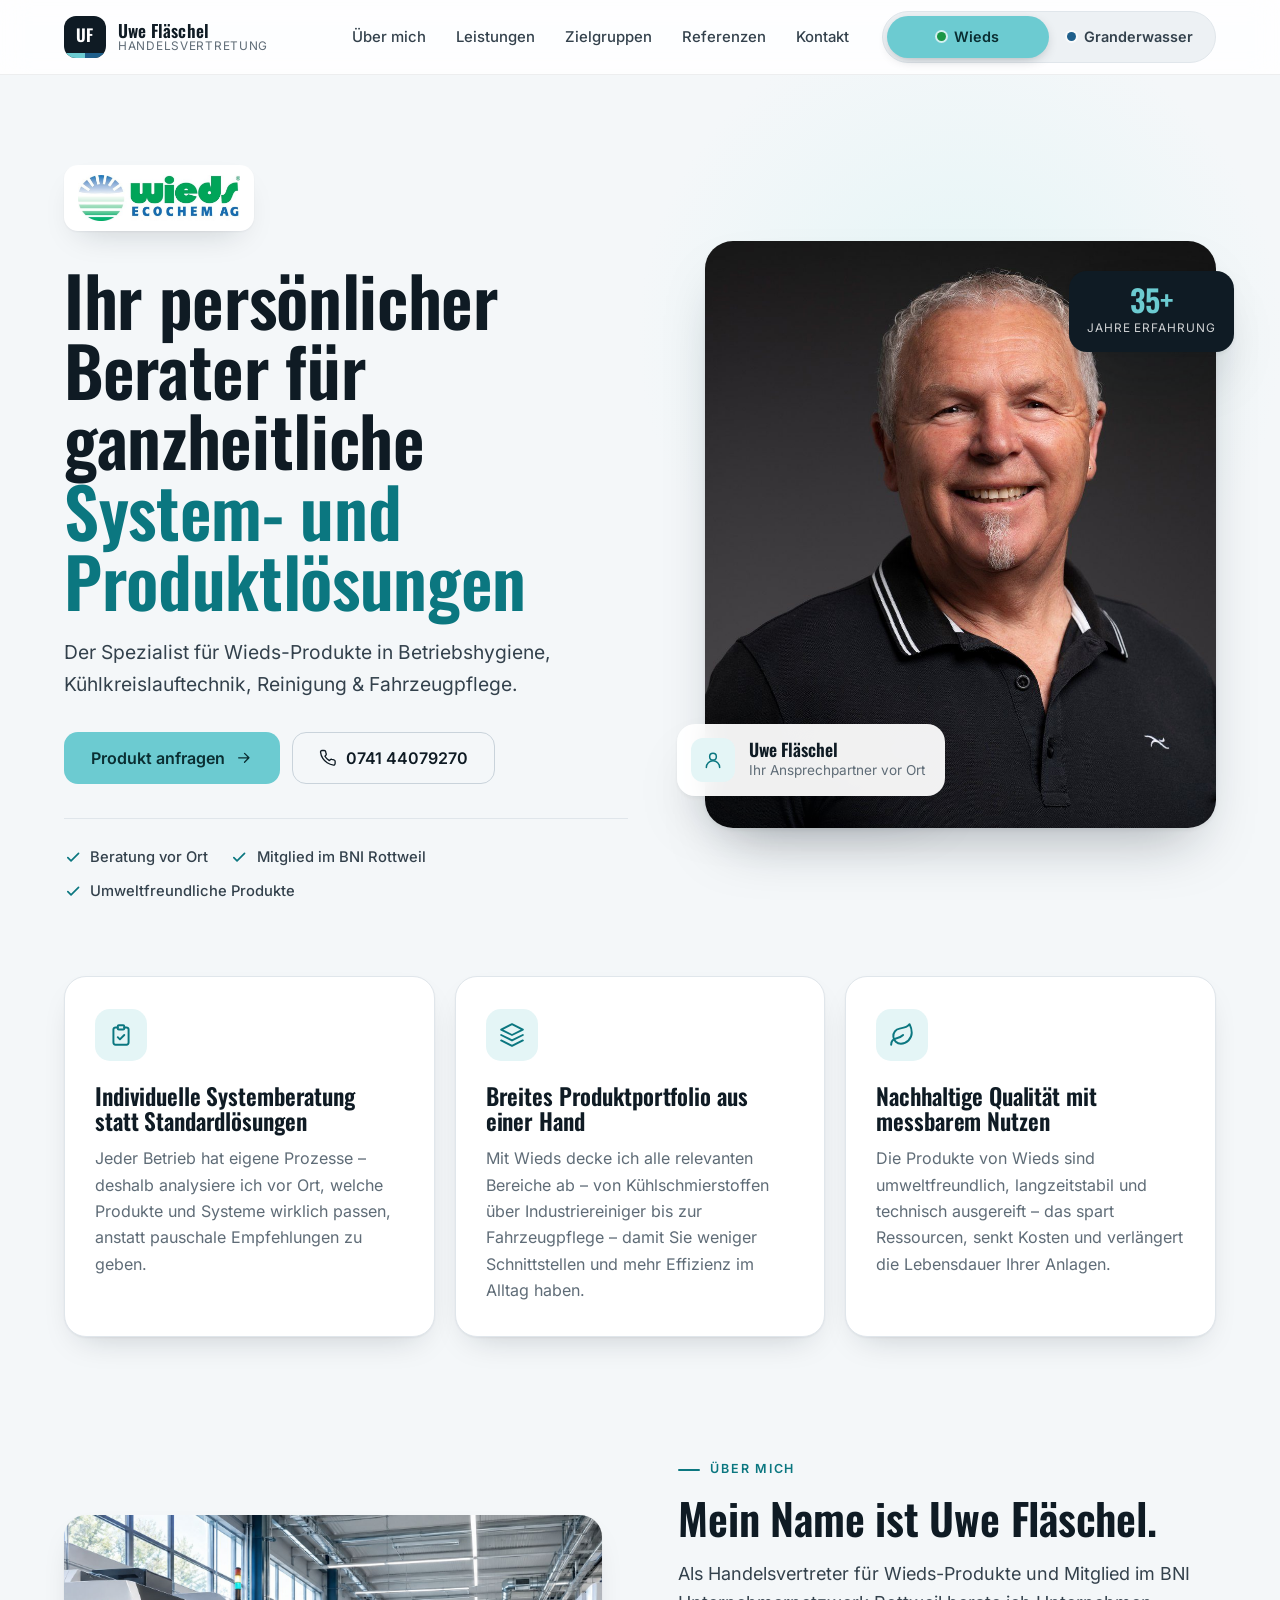
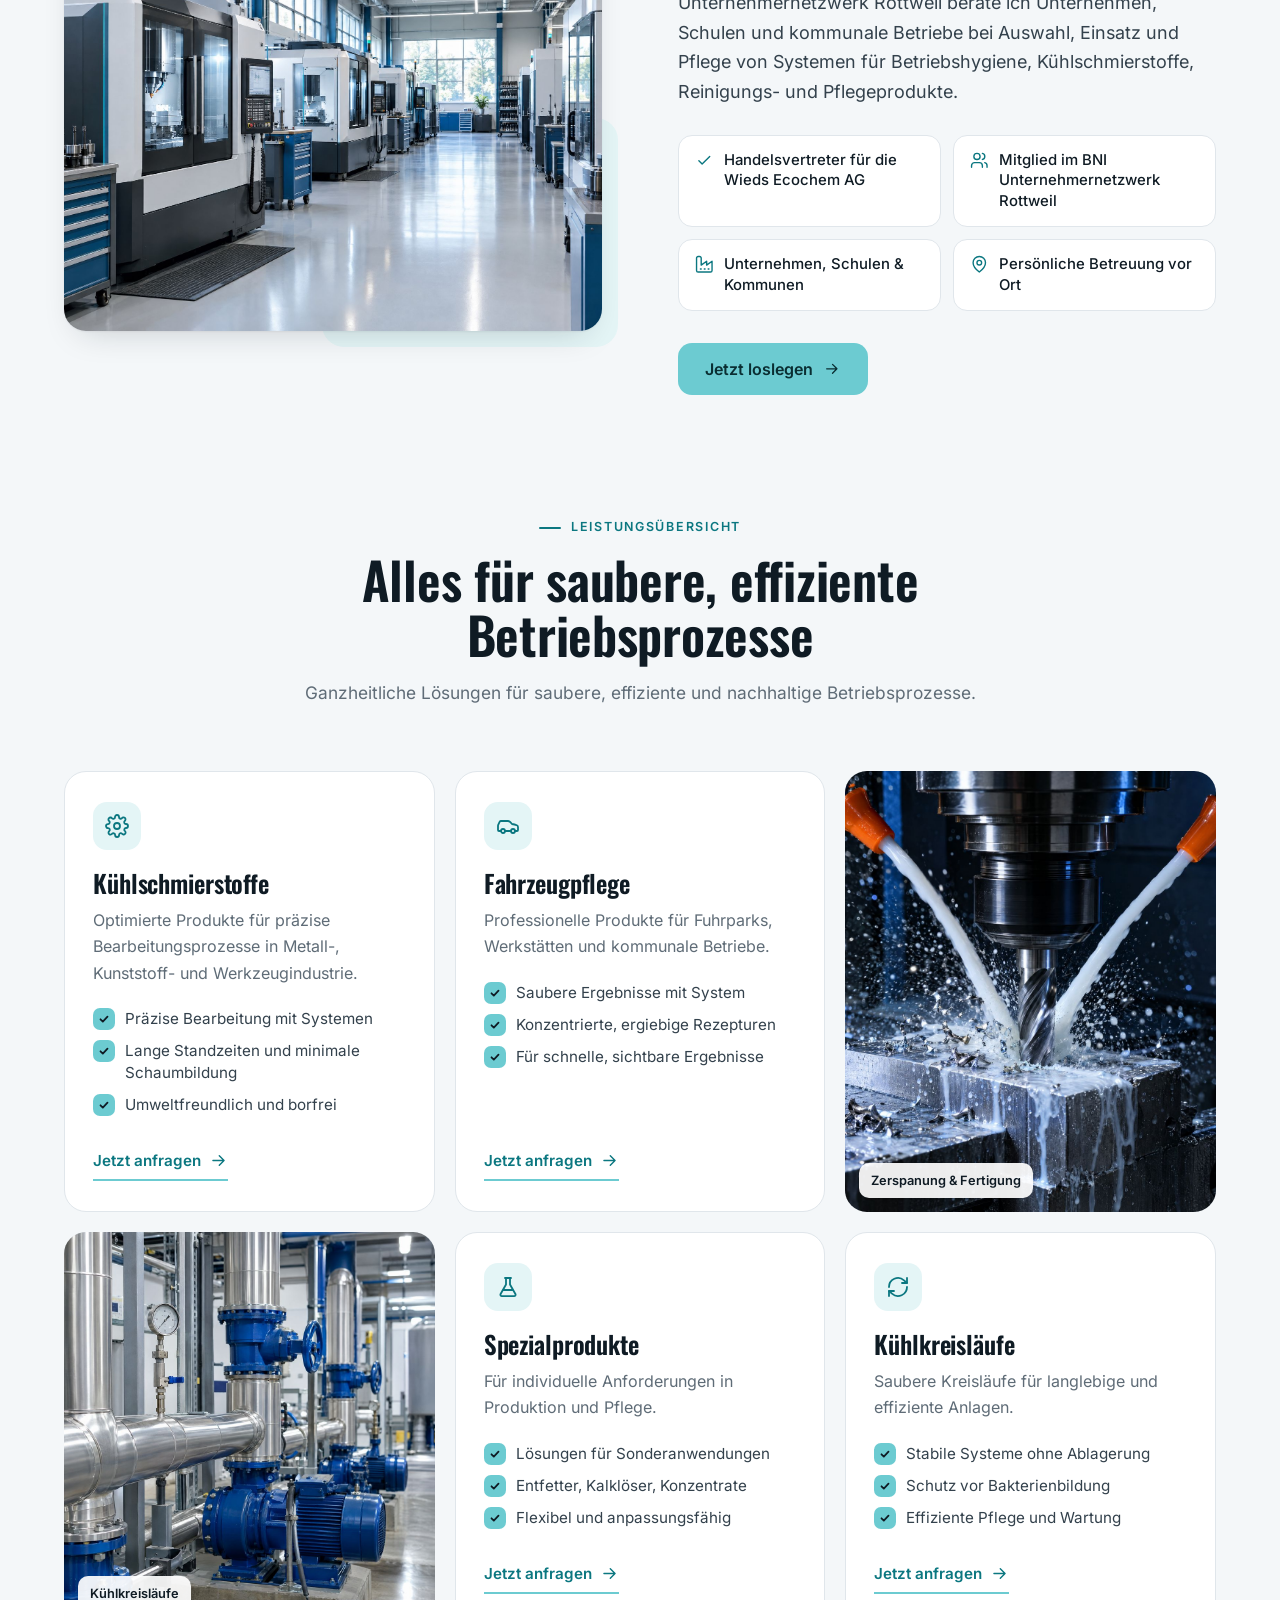
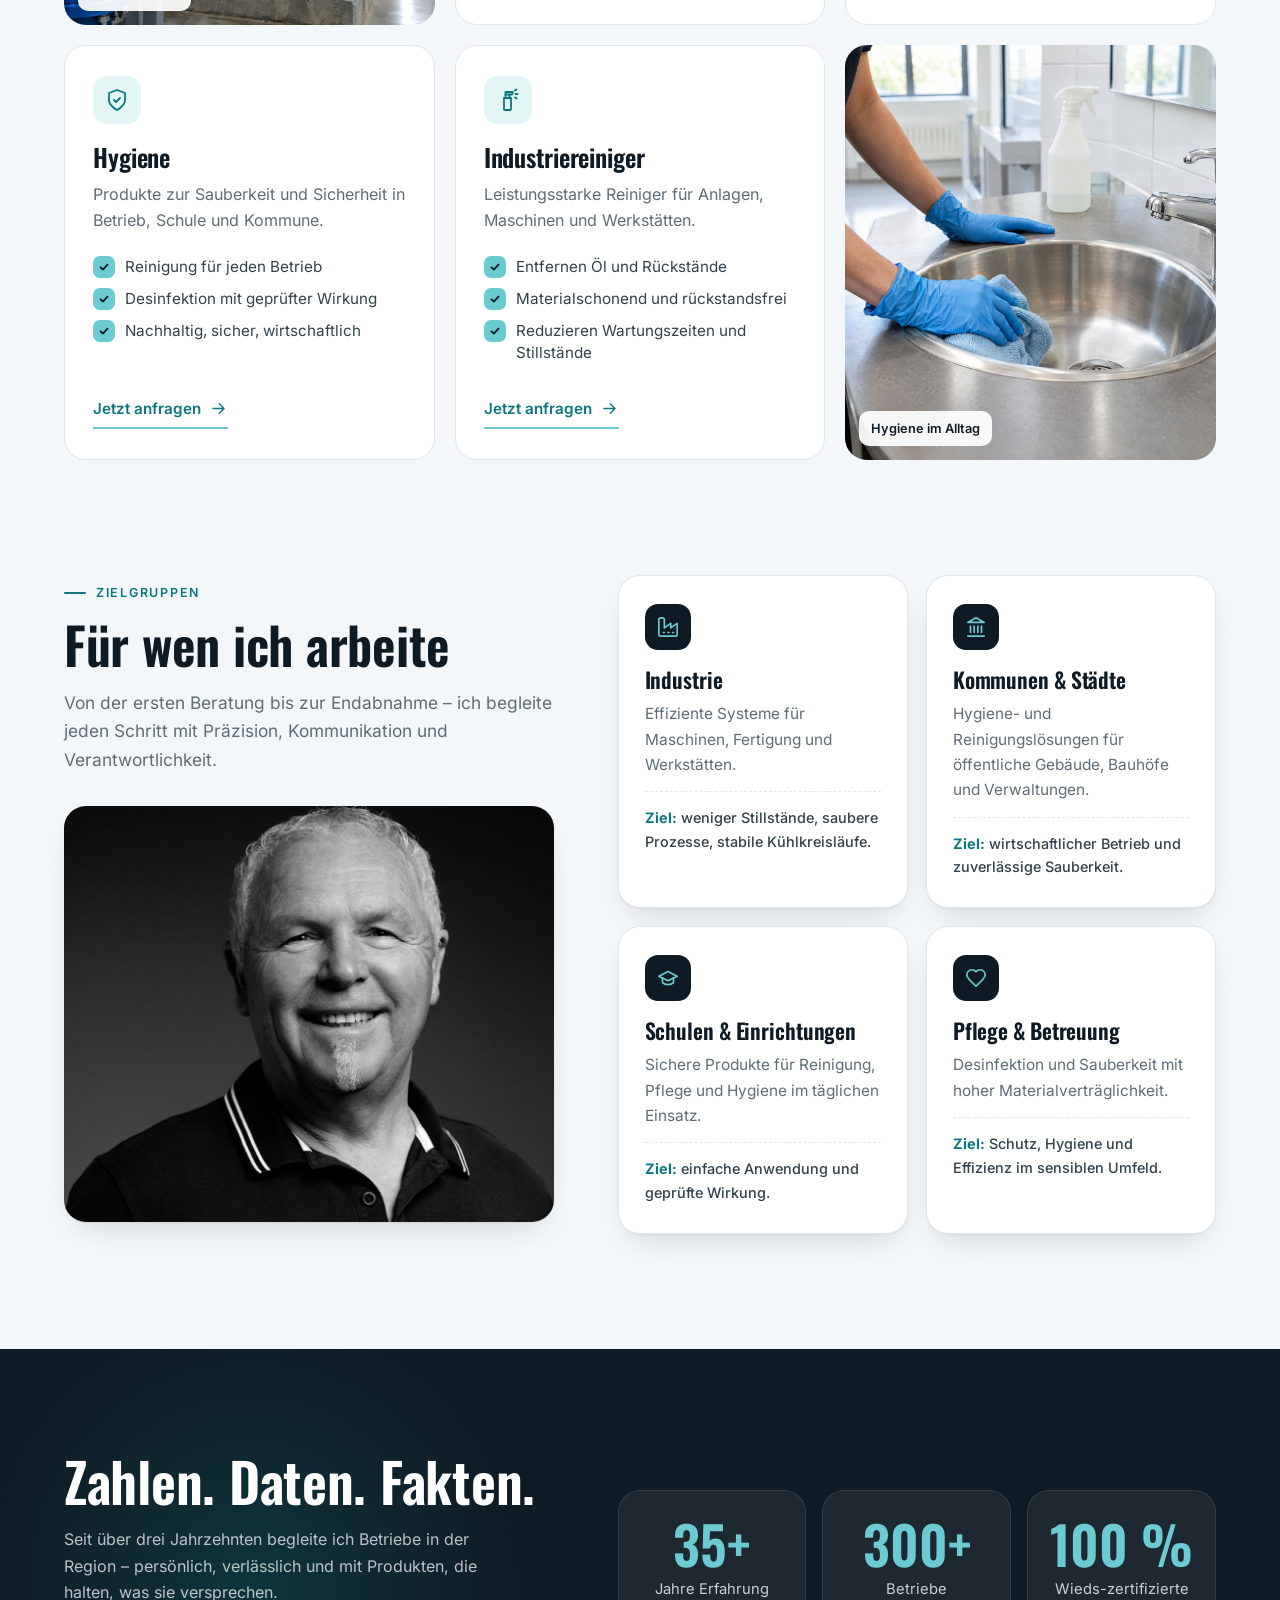
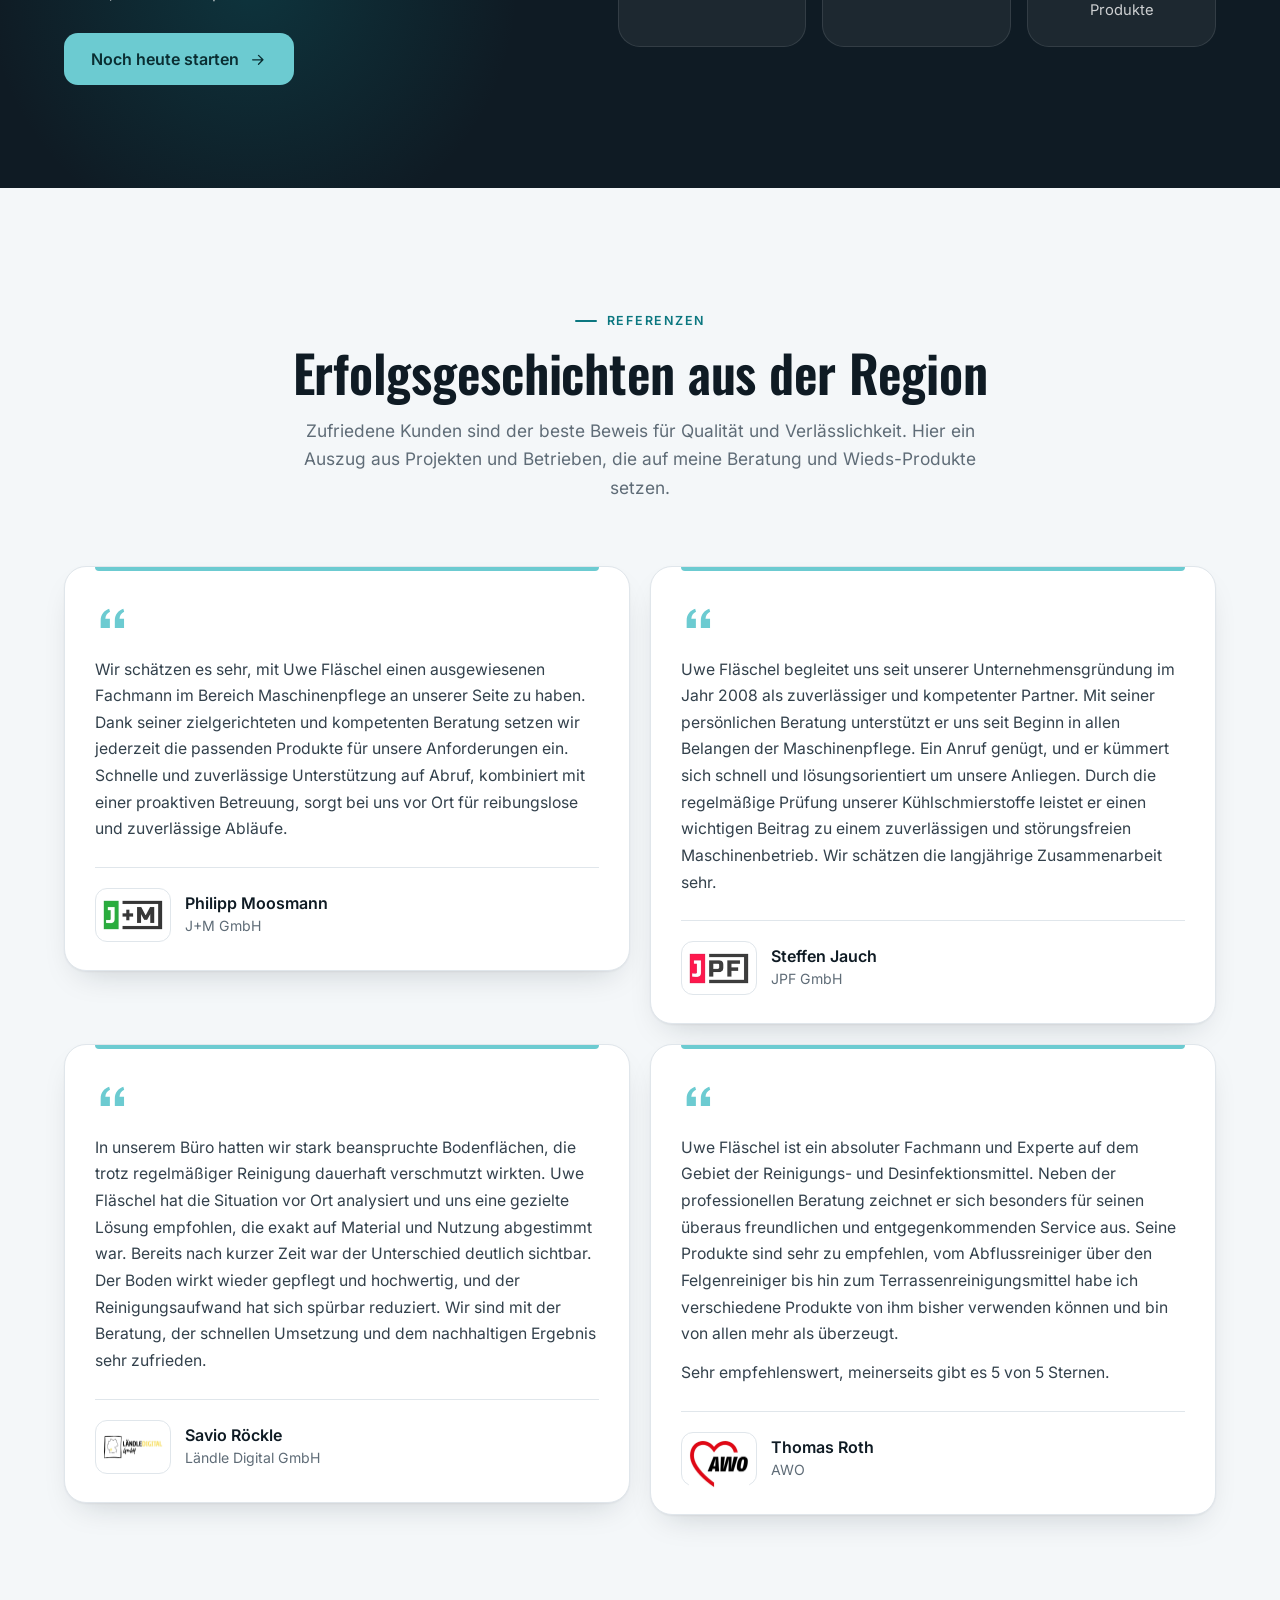
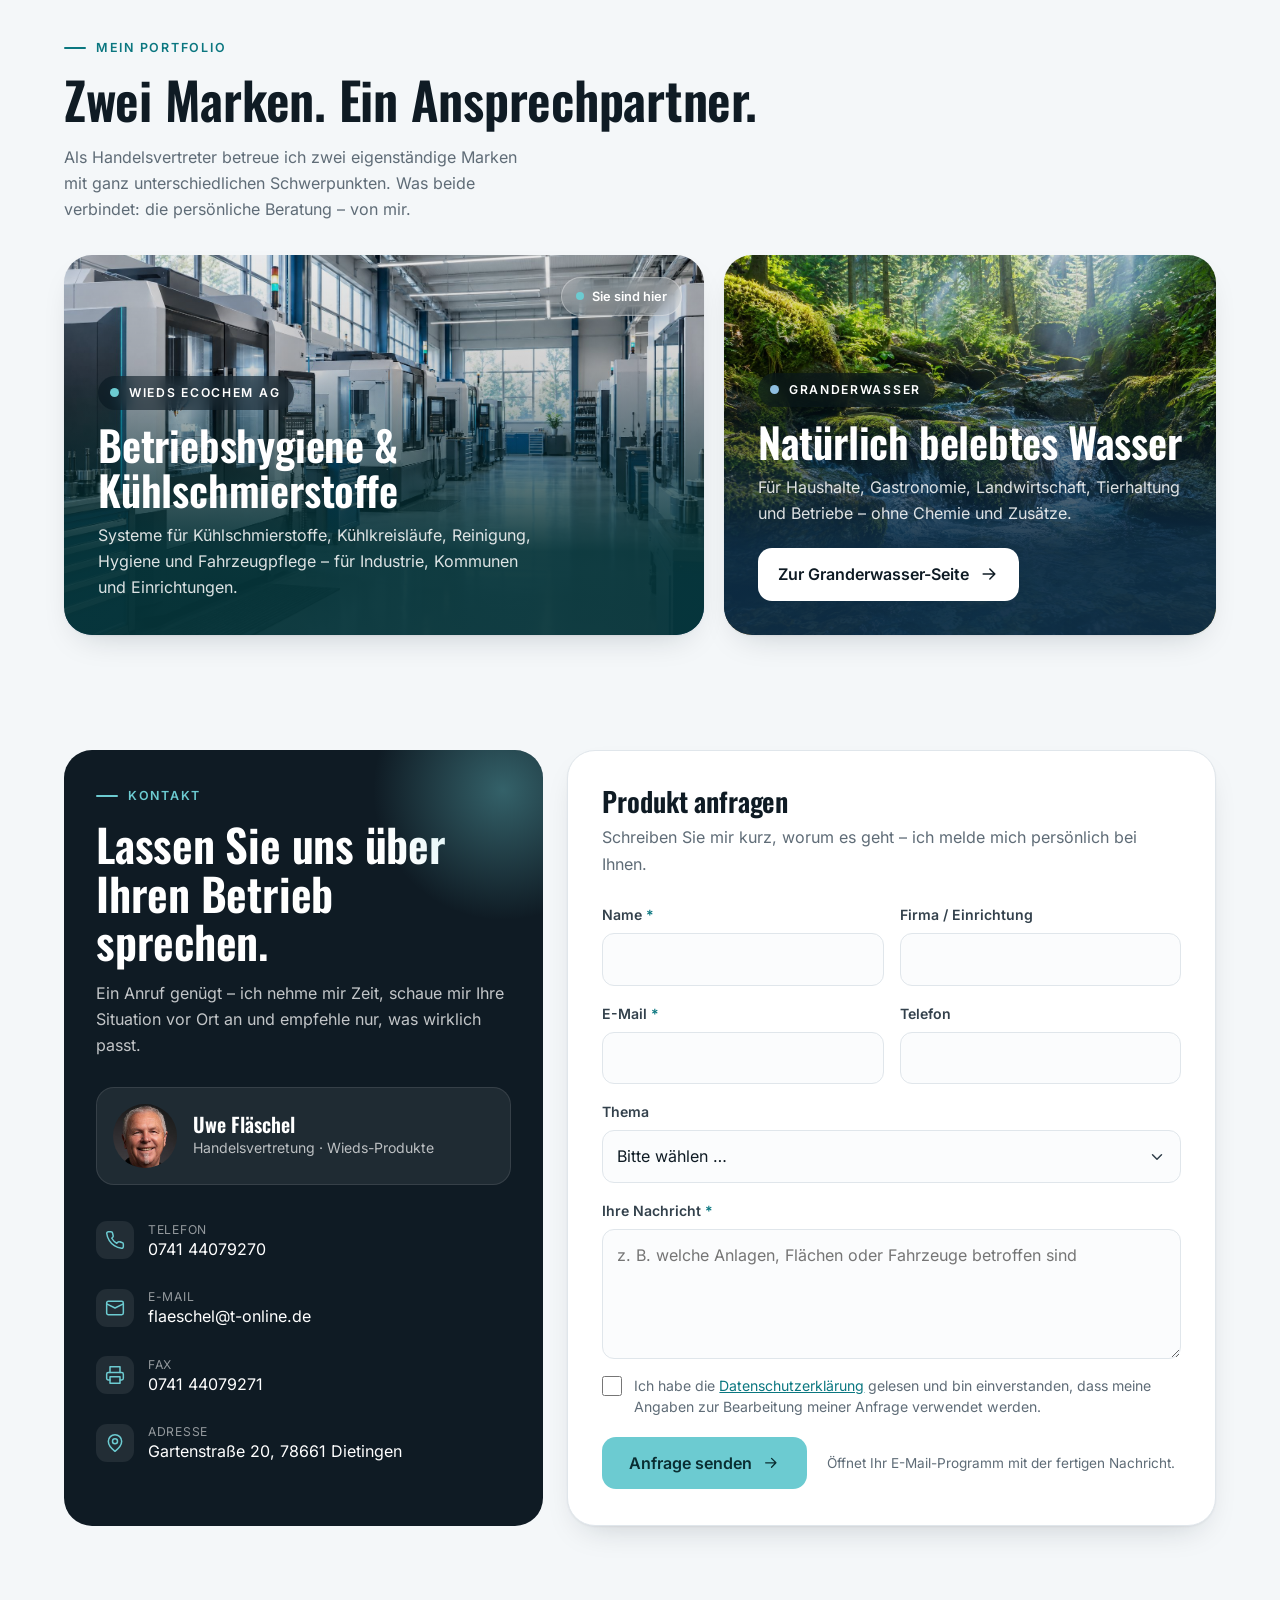
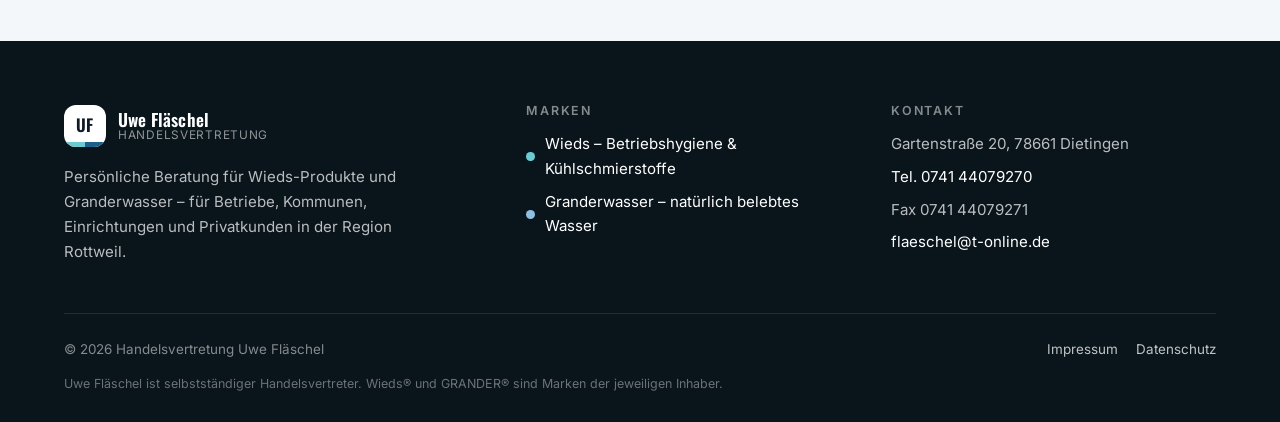
==== commit 818c75b5: "Go-live auf uwe-flaeschel.de vorbereitet - CNAME für uwe-flaeschel.de (GitHub Pages) - Canonical- un" ====
--- a/index.html
+++ b/index.html
@@ -8,7 +8,10 @@
 <meta property="og:title" content="Uwe Fläschel · Ihr Berater für Wieds-Produkte" />
 <meta property="og:description" content="Ganzheitliche System- und Produktlösungen für Betriebshygiene, Kühlschmierstoffe, Reinigung und Fahrzeugpflege." />
 <meta property="og:type" content="website" />
-<meta property="og:image" content="img/uwe-schwarz.jpg" />
+<meta property="og:url" content="https://uwe-flaeschel.de/" />
+<meta property="og:image" content="https://uwe-flaeschel.de/img/uwe-schwarz.jpg" />
+<meta property="og:locale" content="de_DE" />
+<link rel="canonical" href="https://uwe-flaeschel.de/" />
 <meta name="theme-color" content="#0b7780" />
 <link rel="icon" href="favicon.svg" type="image/svg+xml" />
 <link rel="preload" href="fonts/oswald-latin-wght-normal.woff2" as="font" type="font/woff2" crossorigin />
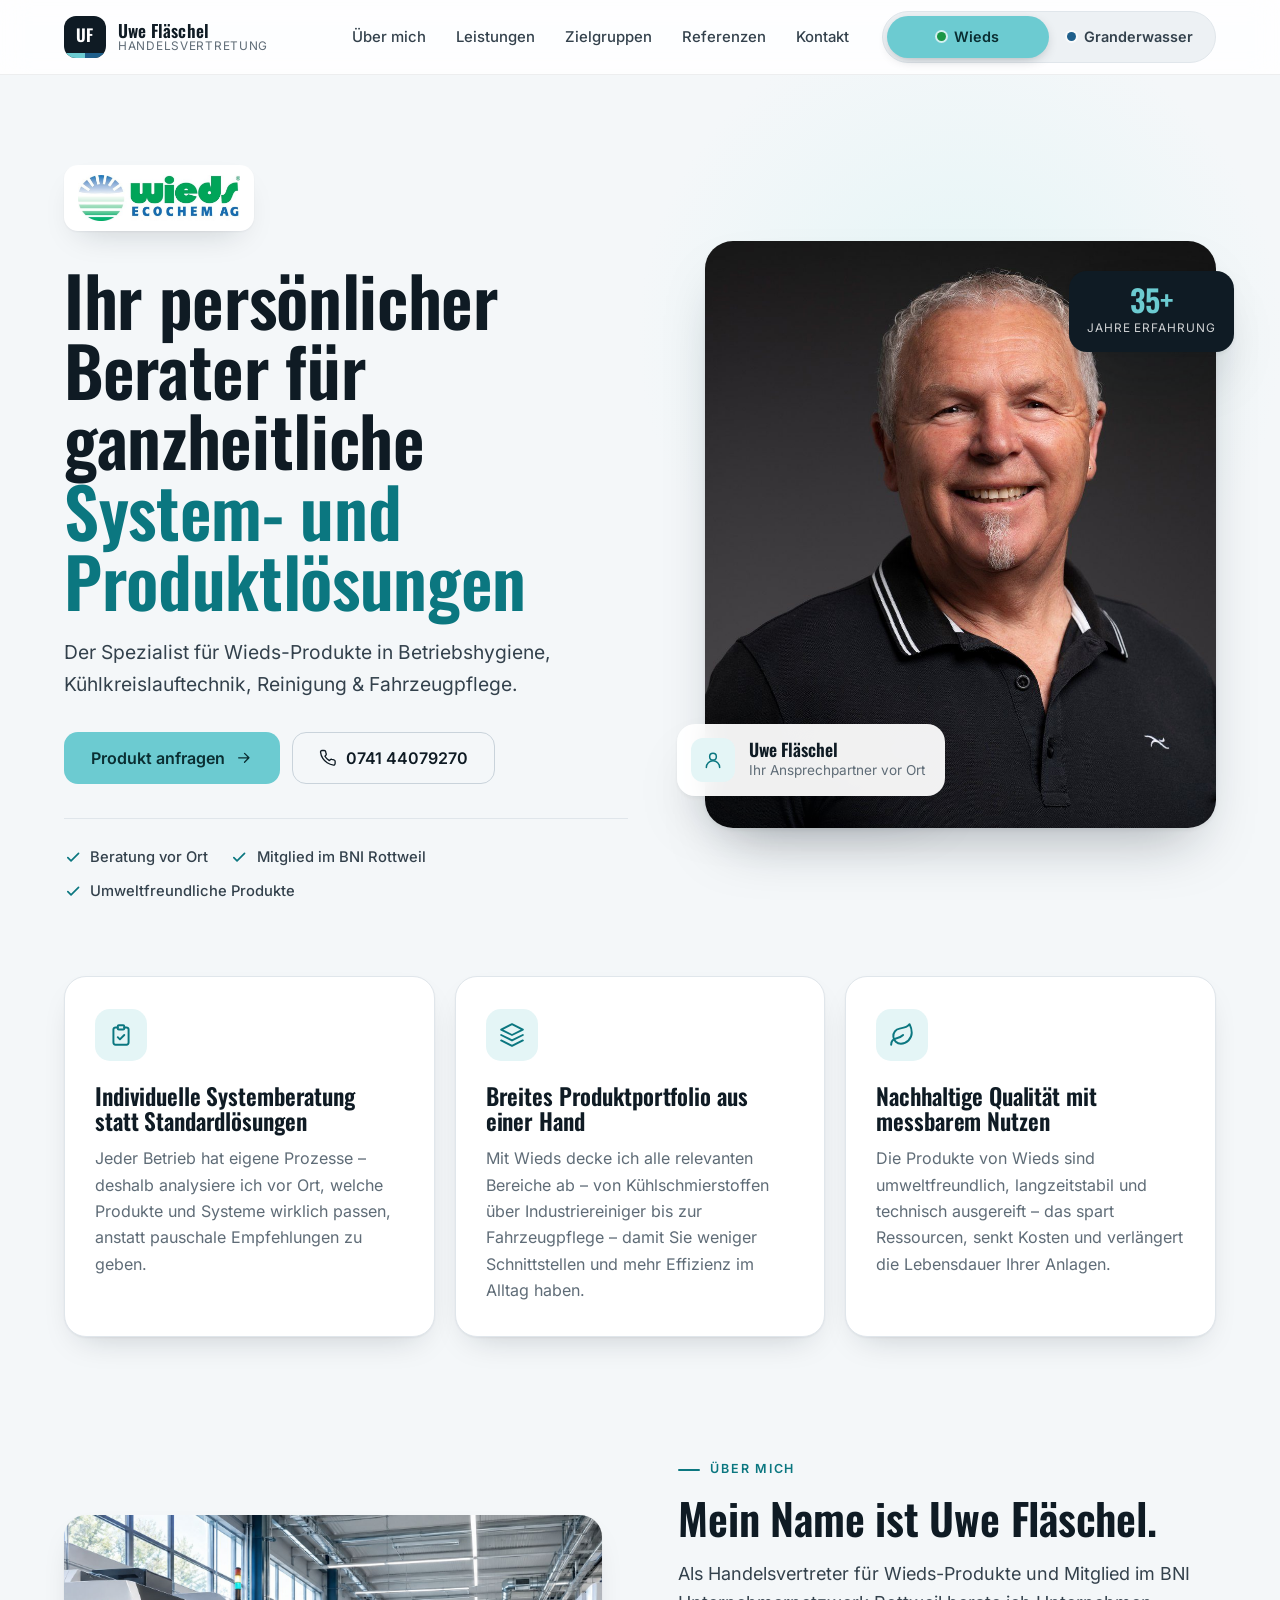
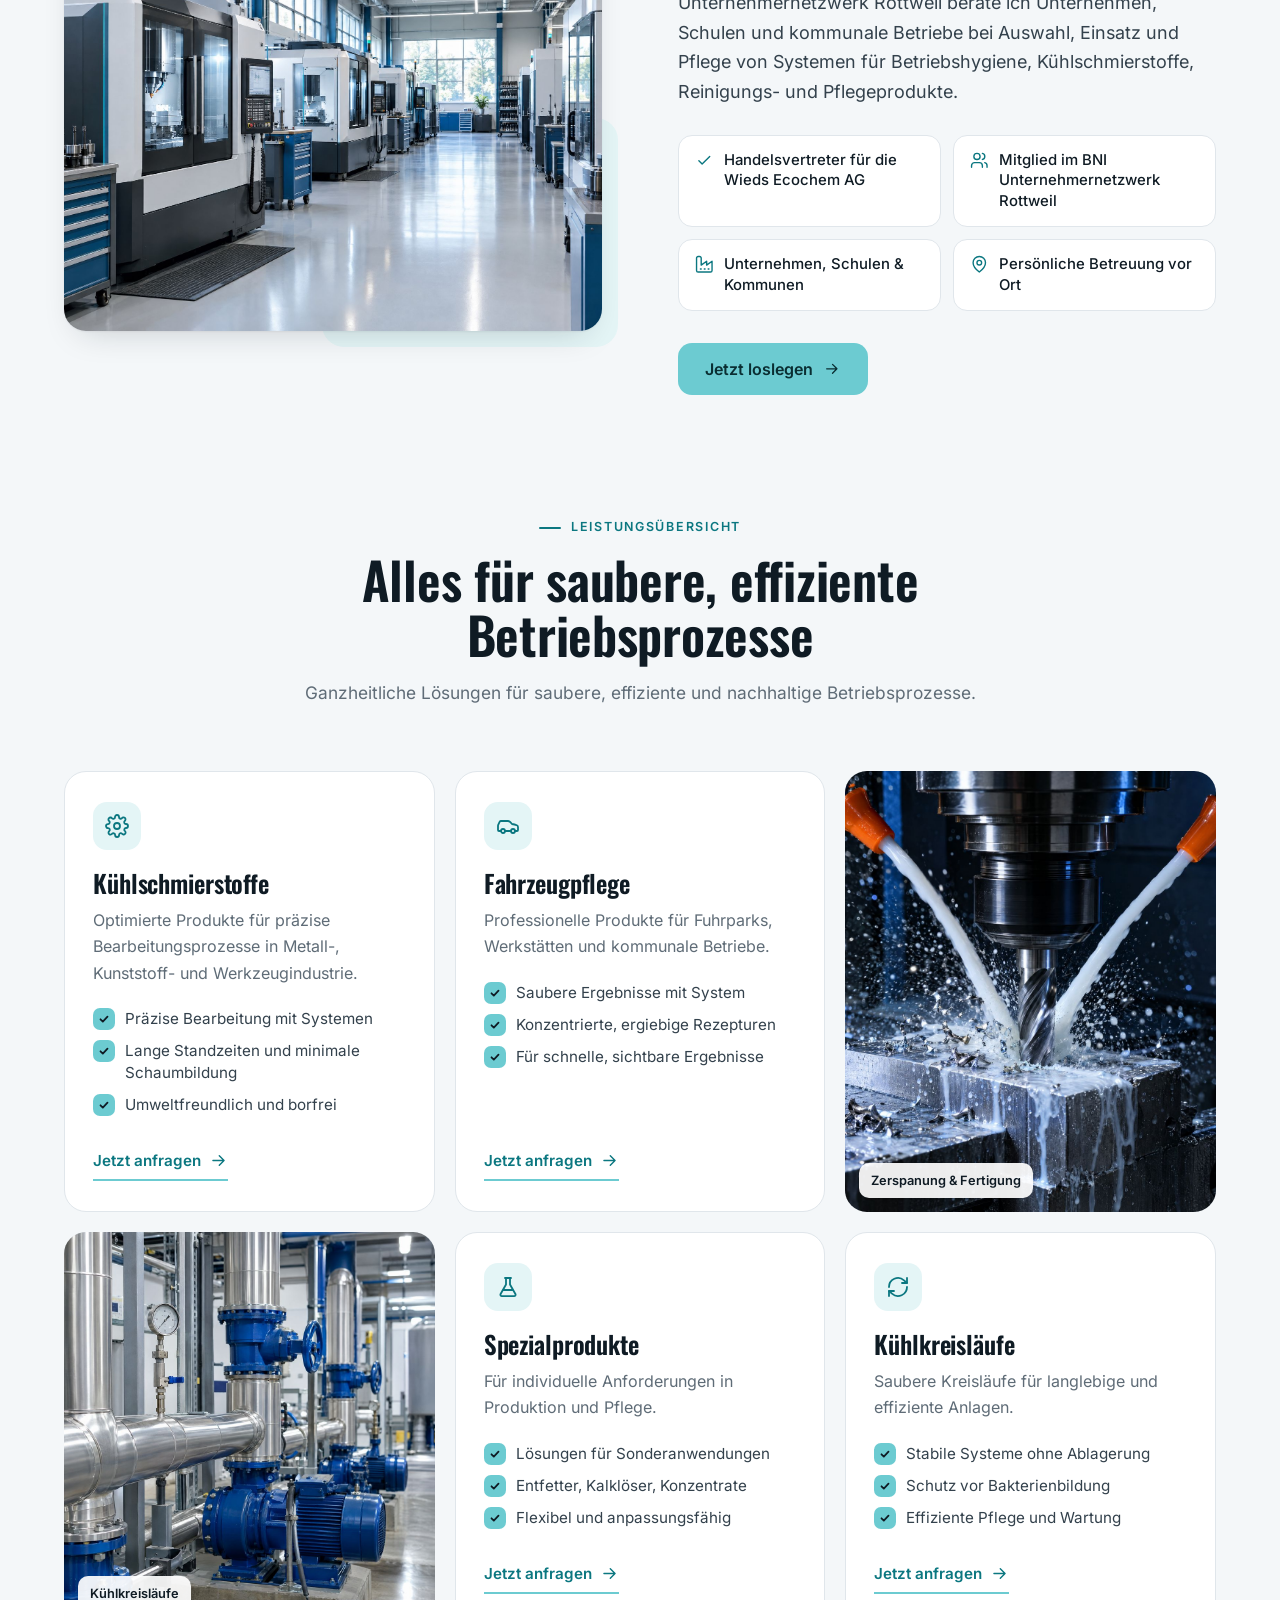
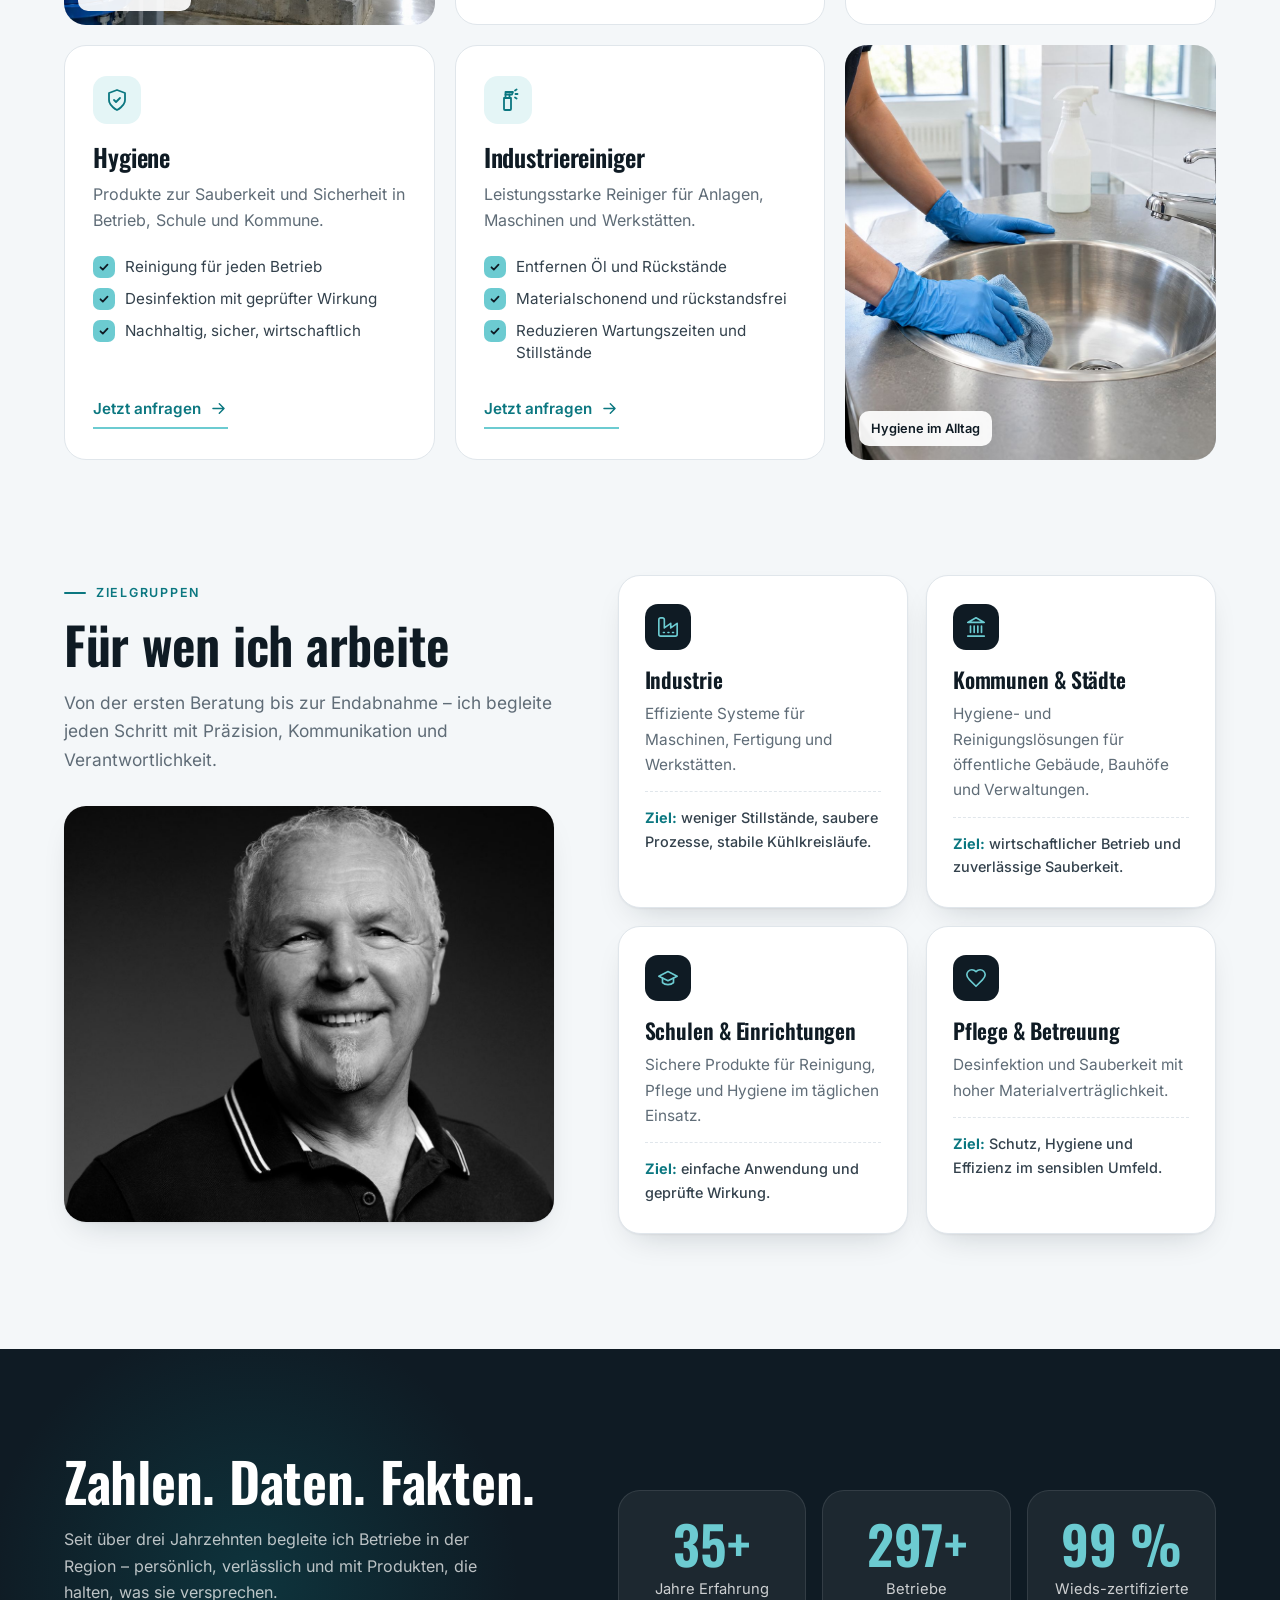
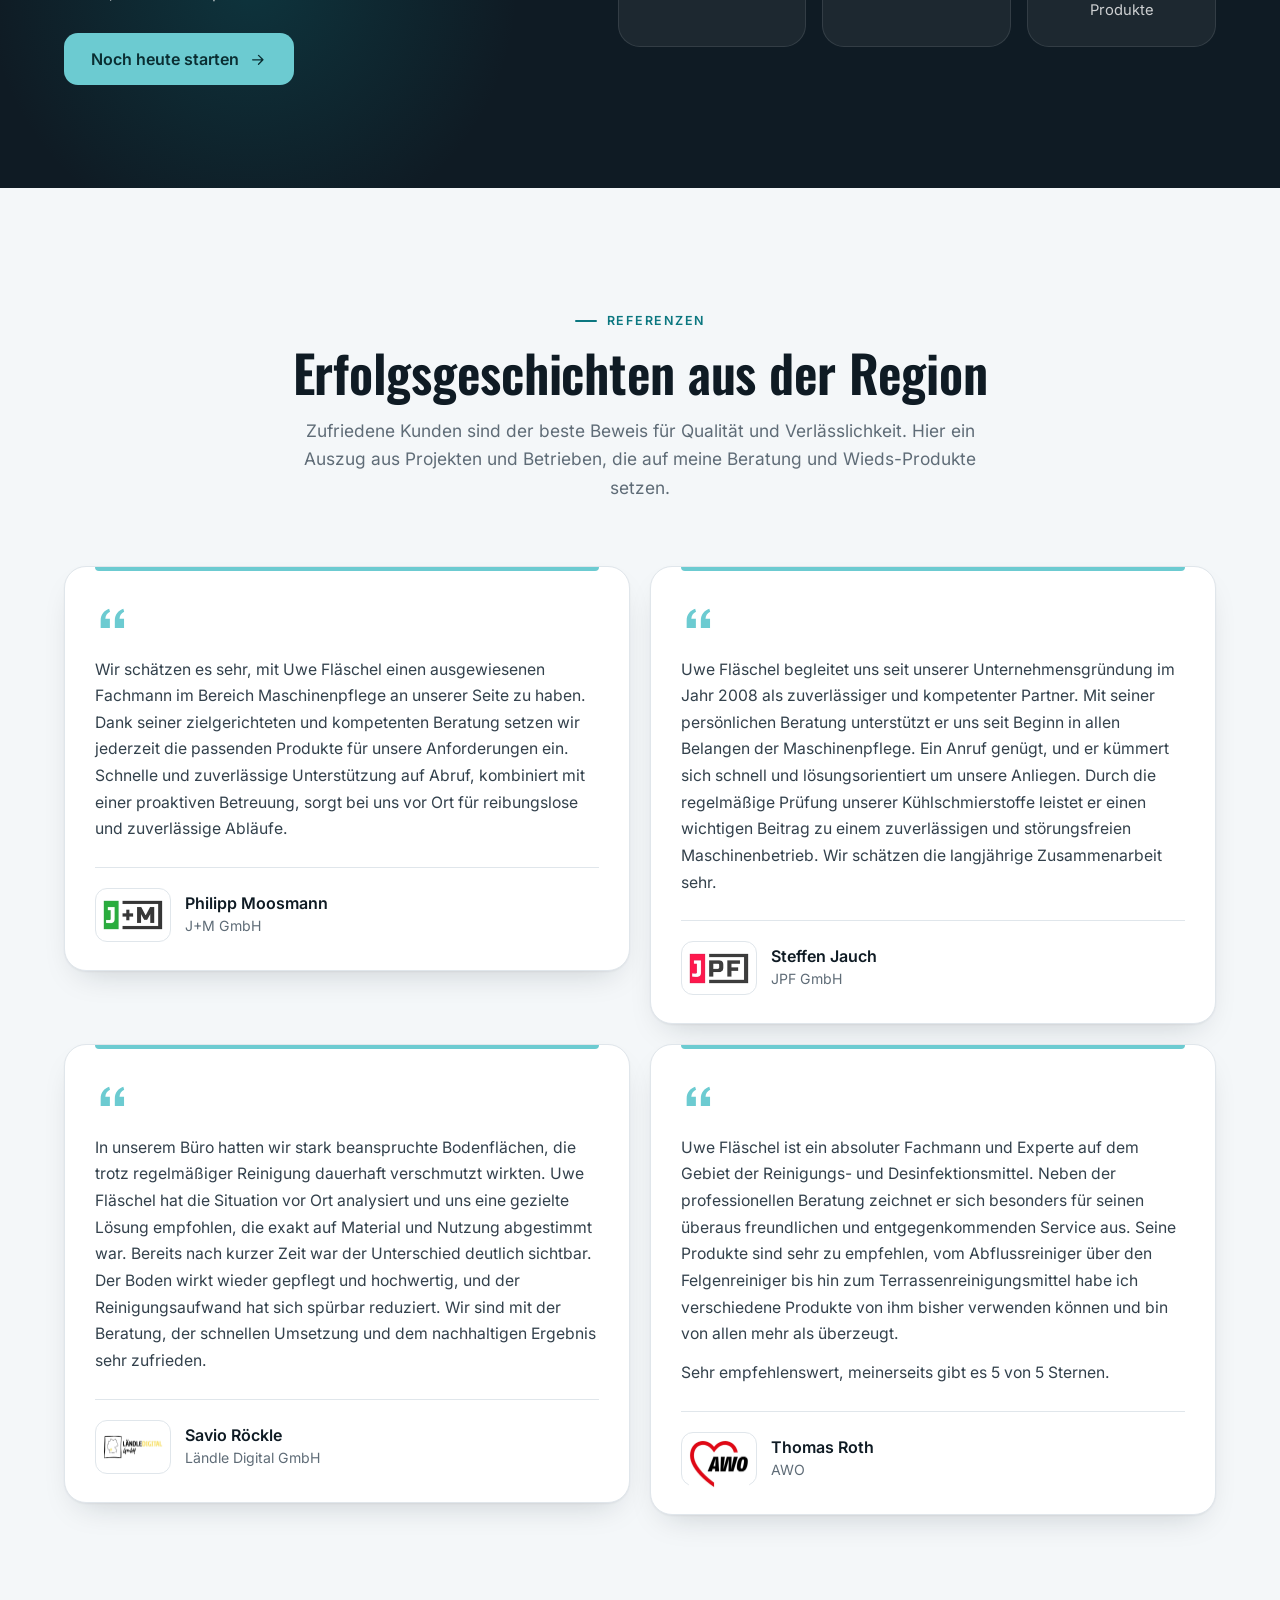
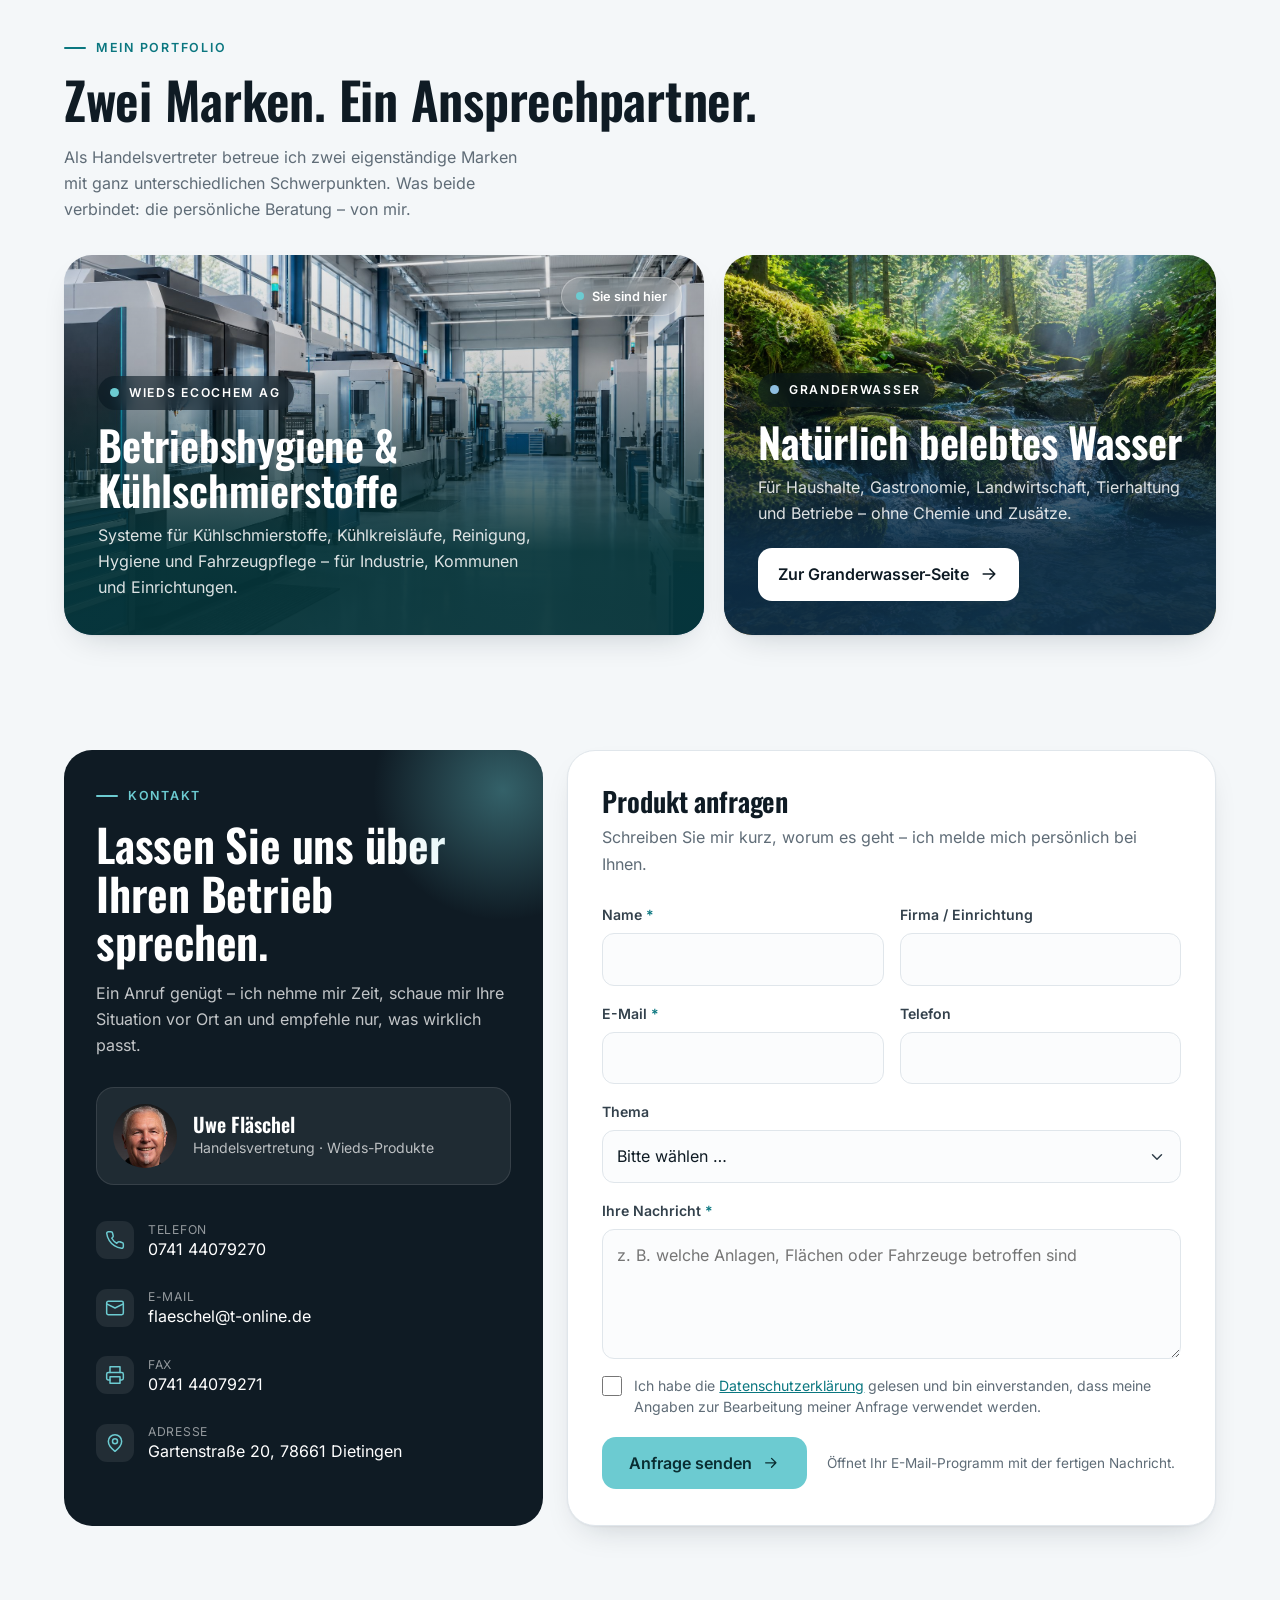
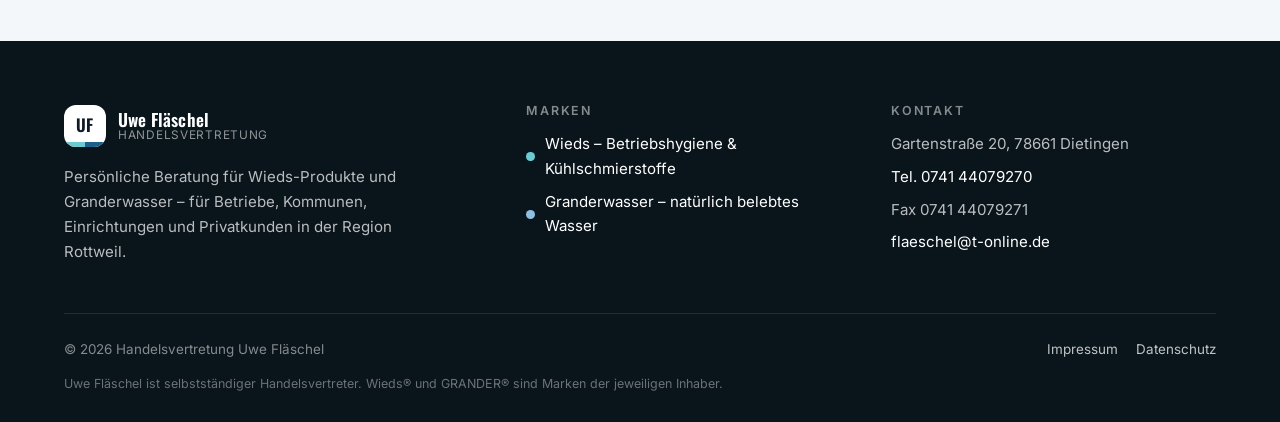
==== commit d9e58e97: "Domain auf uwe-flaeschel.com umgestellt CNAME, Canonical-/Open-Graph-URLs, robots.txt, Sitemap und R" ====
--- a/index.html
+++ b/index.html
@@ -8,10 +8,10 @@
 <meta property="og:title" content="Uwe Fläschel · Ihr Berater für Wieds-Produkte" />
 <meta property="og:description" content="Ganzheitliche System- und Produktlösungen für Betriebshygiene, Kühlschmierstoffe, Reinigung und Fahrzeugpflege." />
 <meta property="og:type" content="website" />
-<meta property="og:url" content="https://uwe-flaeschel.de/" />
-<meta property="og:image" content="https://uwe-flaeschel.de/img/uwe-schwarz.jpg" />
+<meta property="og:url" content="https://uwe-flaeschel.com/" />
+<meta property="og:image" content="https://uwe-flaeschel.com/img/uwe-schwarz.jpg" />
 <meta property="og:locale" content="de_DE" />
-<link rel="canonical" href="https://uwe-flaeschel.de/" />
+<link rel="canonical" href="https://uwe-flaeschel.com/" />
 <meta name="theme-color" content="#0b7780" />
 <link rel="icon" href="favicon.svg" type="image/svg+xml" />
 <link rel="preload" href="fonts/oswald-latin-wght-normal.woff2" as="font" type="font/woff2" crossorigin />
